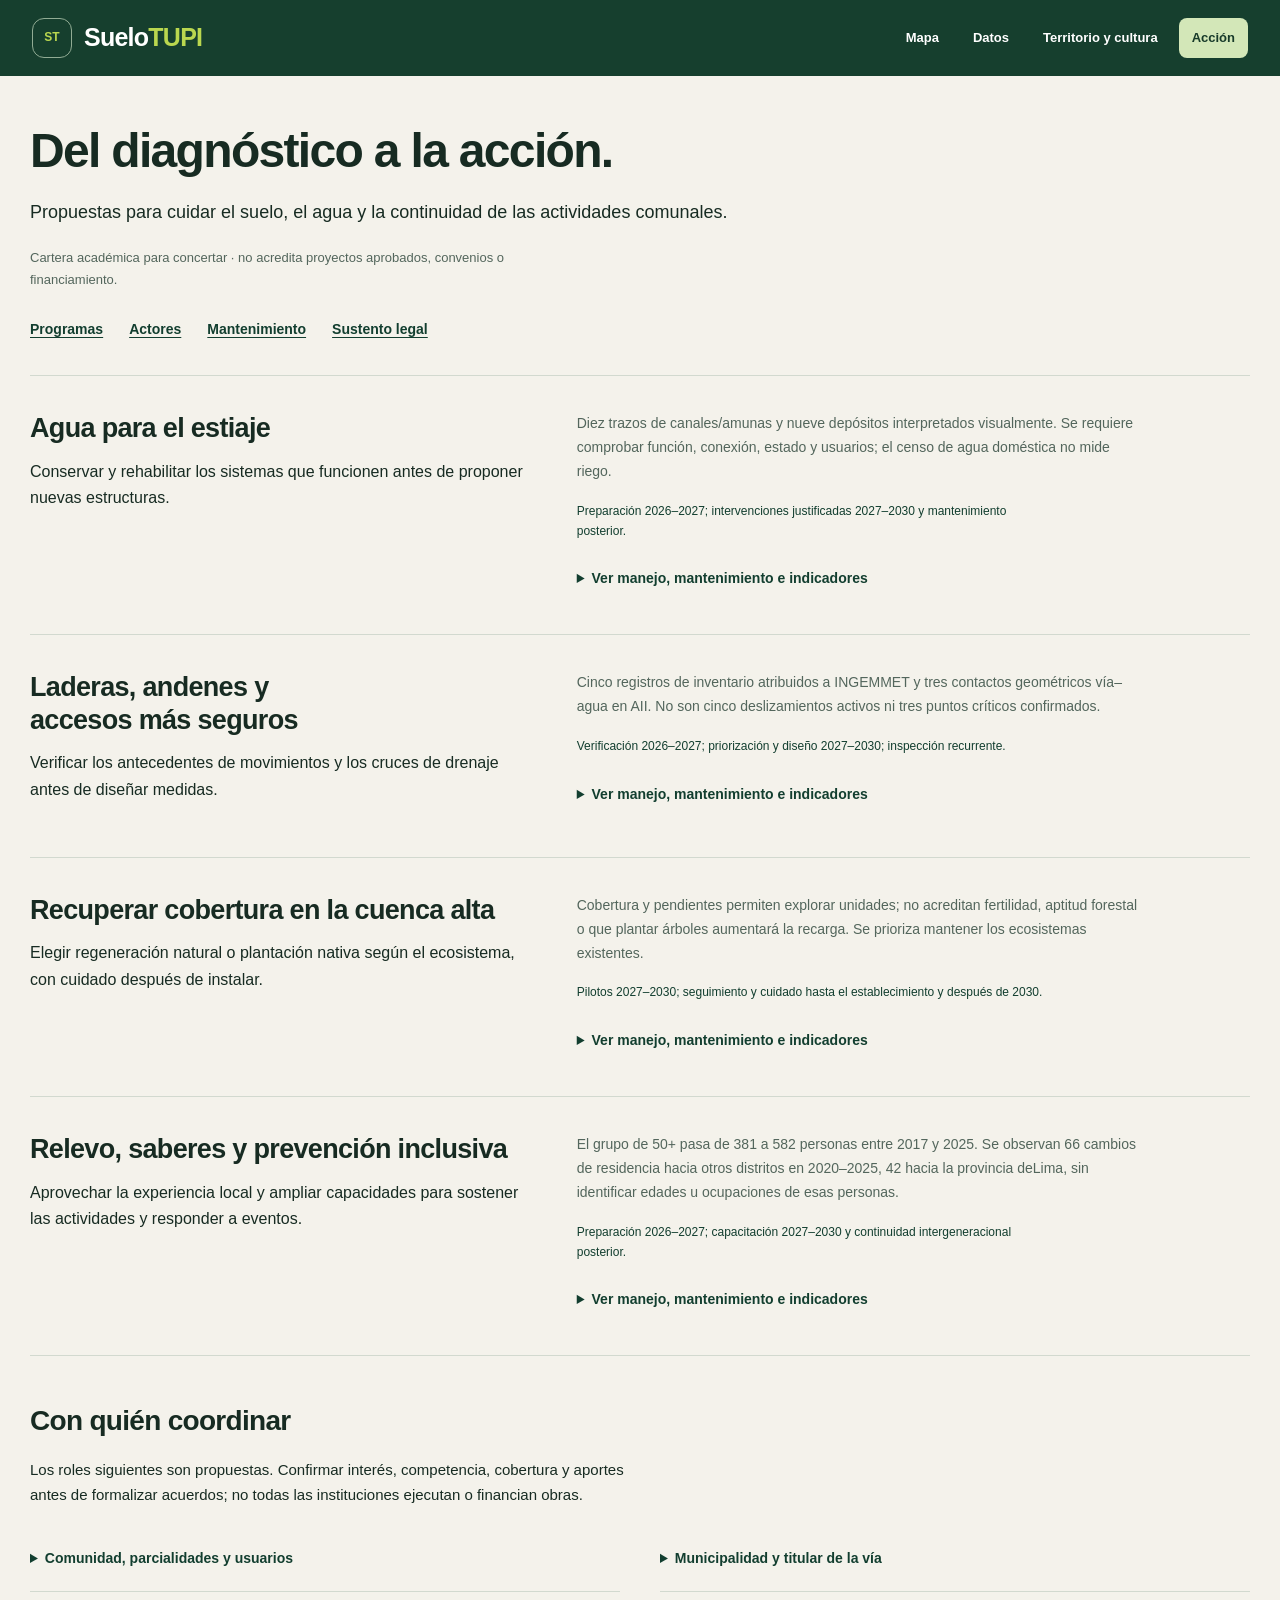
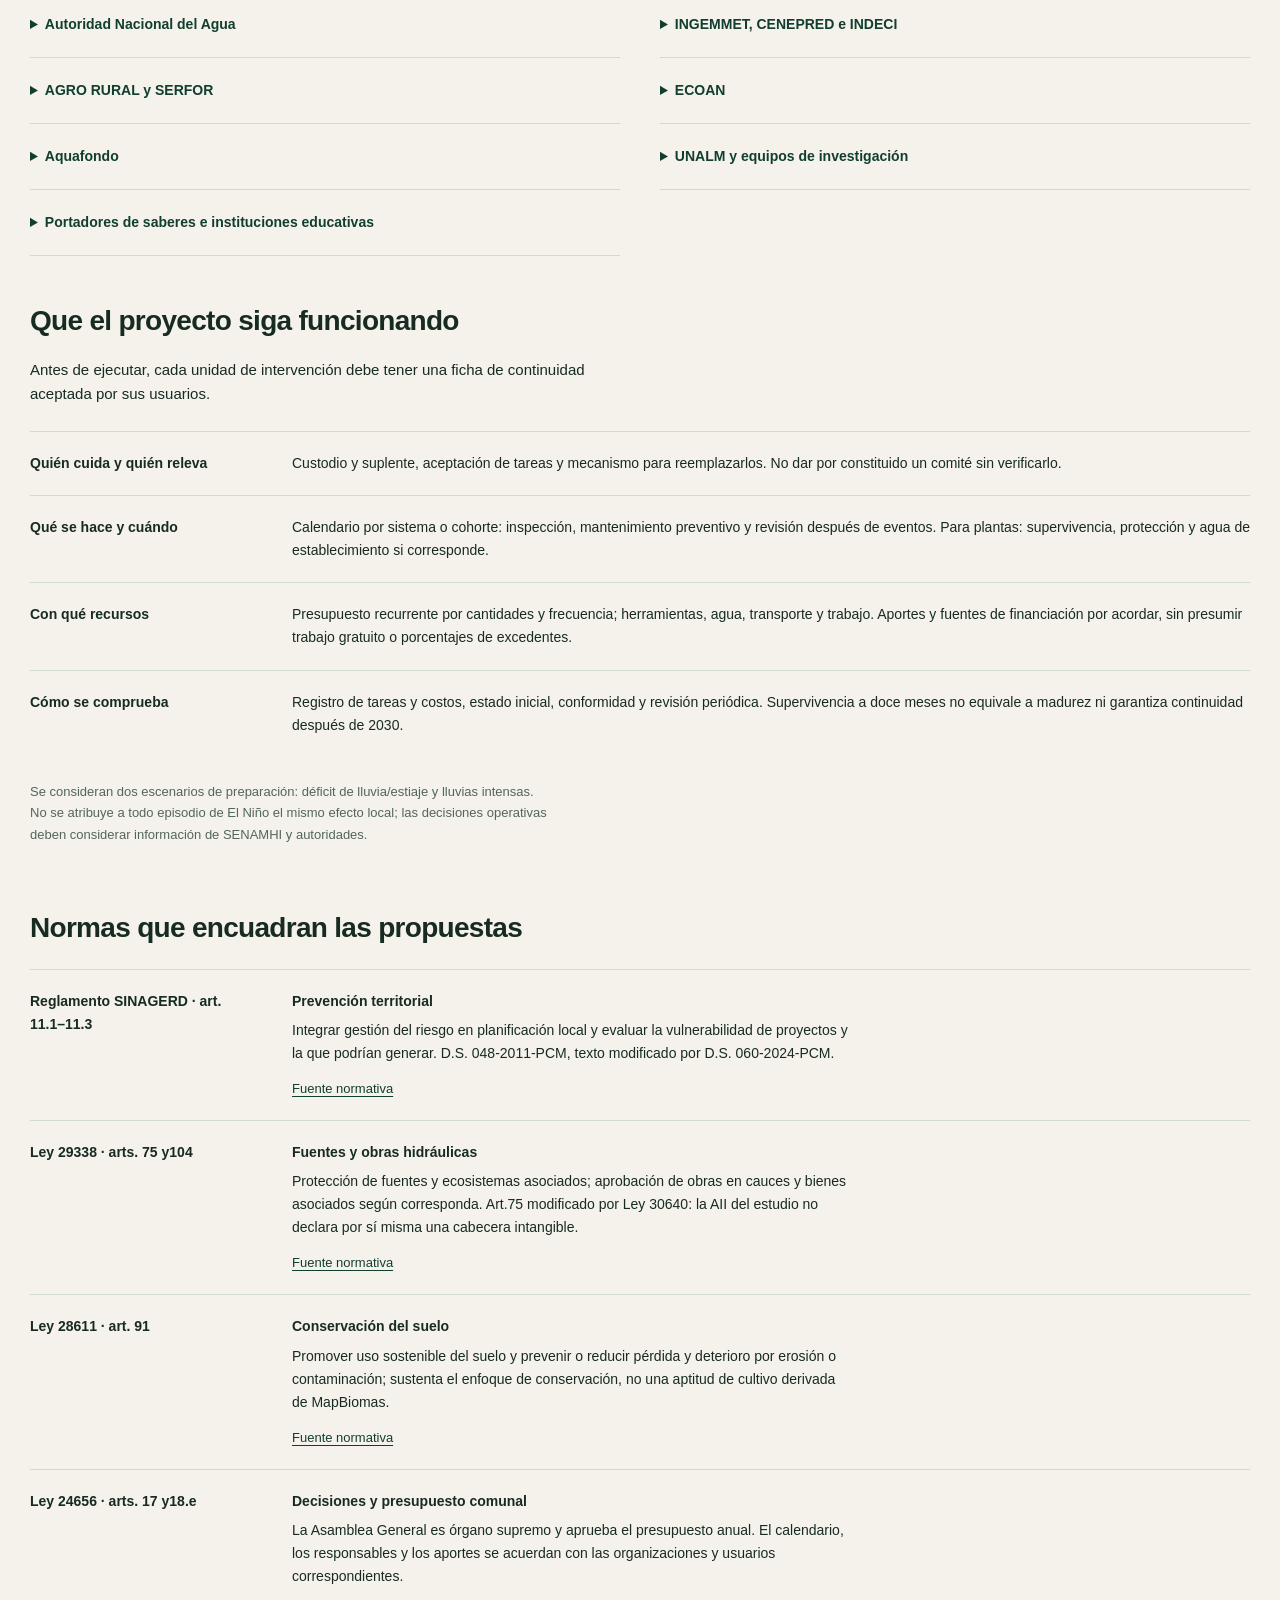
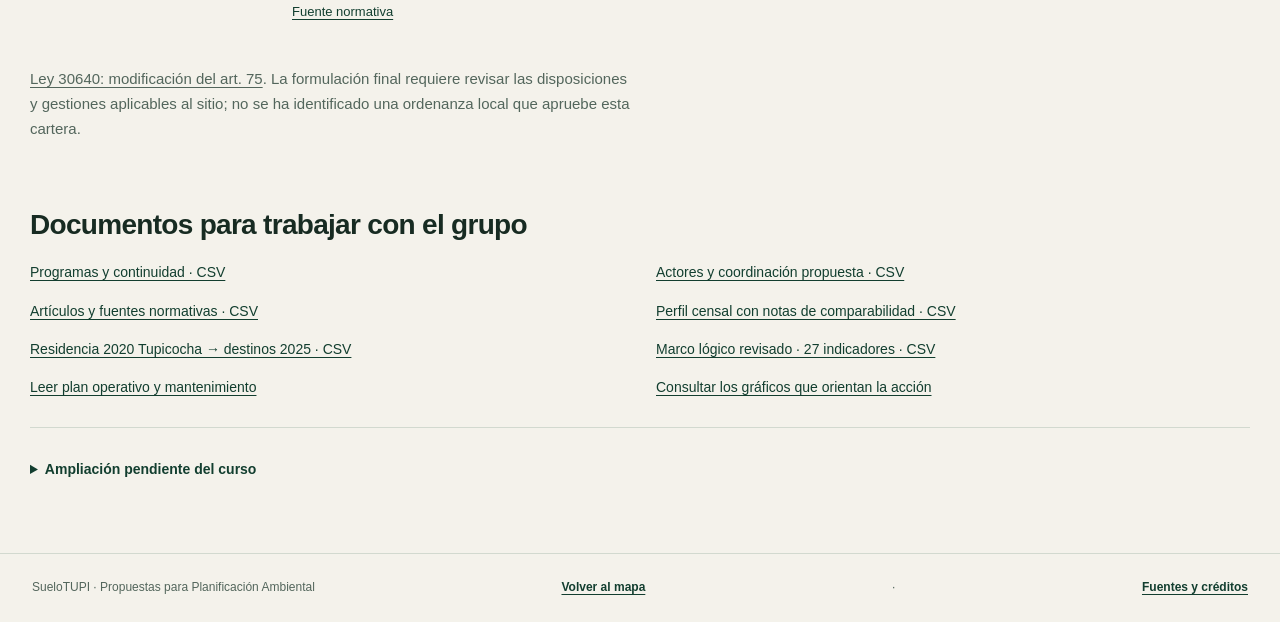
==== accion.html @ 73ffd21b "Actualiza SueloTUPI con ambitos vigentes, datos, cultura, accion y creditos" ====
<!doctype html><html lang="es"><head><link rel="icon" href="data:,"><meta charset="utf-8"><meta name="viewport" content="width=device-width,initial-scale=1"><title>SueloTUPI · Acción territorial</title><meta name="description" content="Propuestas de manejo, actores, mantenimiento e indicadores para Tupicocha."><link rel="stylesheet" href="territorio.css?v=accion20261031"><link rel="stylesheet" href="accion.css?v=accion20261031"></head><body><a class="skip-link" href="#contenido">Ir a las propuestas</a><header class="site-header"><a class="site-brand" href="index.html"><span class="brand-monogram">ST</span><span>Suelo<b>TUPI</b></span></a><nav class="site-nav" aria-label="Navegación principal"><a href="index.html">Mapa</a><a href="dashboard.html">Datos</a><a href="territorio.html">Territorio y cultura</a><a href="accion.html" aria-current="page">Acción</a></nav></header><main id="contenido" class="action-shell"><section class="action-intro"><h1>Del diagnóstico a la acción.</h1><p>Propuestas para cuidar el suelo, el agua y la continuidad de las actividades comunales.</p><p class="action-status">Cartera académica para concertar · no acredita proyectos aprobados, convenios o financiamiento.</p><nav class="action-index" aria-label="En esta sección"><a href="#programas">Programas</a><a href="#actores">Actores</a><a href="#continuidad">Mantenimiento</a><a href="#normas">Sustento legal</a></nav></section>
<section id="programas" aria-label="Programas de acción"><article class="programme" id="programa-agua"><div class="programme-heading"><h2>Agua para el estiaje</h2><p>Conservar y rehabilitar los sistemas que funcionen antes de proponer nuevas estructuras.</p></div><div class="programme-content"><p class="evidence-reading">Diez trazos de canales/amunas y nueve depósitos interpretados visualmente. Se requiere comprobar función, conexión, estado y usuarios; el censo de agua doméstica no mide riego.</p><p class="horizon">Preparación 2026–2027; intervenciones justificadas 2027–2030 y mantenimiento posterior.</p><details class="programme-details"><summary>Ver manejo, mantenimiento e indicadores</summary><h3>Propuesta de manejo</h3><p>Inventariar captaciones, tramos, depósitos y puntos de uso; priorizar reparación sustentada, pérdidas y mantenimiento. Evaluar alternativas de almacenamiento e infiltración según suelo, geología y demanda.</p><h3>Antes de intervenir</h3><p>Ficha por sistema, diagnóstico hídrico, acuerdo de usuarios, diseño y gestiones que correspondan. No convertir los dibujos en obras aprobadas.</p><h3>Cuidado y continuidad</h3><p>Usuarios y custodios aceptantes por sistema: limpieza e inspección antes de lluvias; revisión de entradas, salidas, sedimentos y revestimiento. Registrar tareas, costos y fallas, con revisión después de eventos.</p><h3>Qué se medirá</h3><p>Longitud operativa verificada, unidades con mantenimiento registrado y continuidad de servicio medida en el universo acordado. Separar agua domiciliaria, riego e infiltración.</p><p class="action-reference">Marco lógico: A1.1, A1.2, A1.3, A1.4</p><details class="metric-details"><summary>Indicadores y fórmulas del marco</summary><dl><div><dt>Cobertura de inventario por tipo</dt><dd>100 × estructuras verificadas / padrón validado del mismo tipo; si no hay padrón, informar conteo sin porcentaje · % y conteos por tipo separados</dd></div><div><dt>Estructuras nuevas operativas con conformidad</dt><dd>Conteo por tipo con diseño, autorizaciones pertinentes, recepción y prueba · unidades por tipo</dd></div><div><dt>Estructuras deterioradas rehabilitadas</dt><dd>100 × estructuras inicialmente deterioradas/colmatadas rehabilitadas con conformidad / total de estructuras identificadas inicialmente deterioradas/colmatadas del mismo tipo · % por tipo</dd></div><div><dt>Cumplimiento de mantenimiento de estructuras y drenajes</dt><dd>100 × unidades mantenidas conformes / unidades del padrón de estructuras hídricas y drenajes críticos; calcular por tipo sin limitar al subconjunto programado · % por tipo</dd></div></dl></details><p class="action-reference">Actores para coordinar: <a href="#actor-comunidad">Comunidad, parcialidades y usuarios</a>, <a href="#actor-ana">Autoridad Nacional del Agua</a>, <a href="#actor-aquafondo">Aquafondo</a>, <a href="#actor-agro">AGRO RURAL y SERFOR</a>, <a href="#actor-unalm">UNALM y equipos de investigación</a>, <a href="#actor-municipalidad">Municipalidad y titular de la vía</a></p></details></div></article><article class="programme" id="programa-suelo"><div class="programme-heading"><h2>Laderas, andenes y accesos más seguros</h2><p>Verificar los antecedentes de movimientos y los cruces de drenaje antes de diseñar medidas.</p></div><div class="programme-content"><p class="evidence-reading">Cinco registros de inventario atribuidos a INGEMMET y tres contactos geométricos vía–agua en AII. No son cinco deslizamientos activos ni tres puntos críticos confirmados.</p><p class="horizon">Verificación 2026–2027; priorización y diseño 2027–2030; inspección recurrente.</p><details class="programme-details"><summary>Ver manejo, mantenimiento e indicadores</summary><h3>Propuesta de manejo</h3><p>Recuperar fichas y fechas de los antecedentes; inspeccionar laderas y andenes, obstrucciones y contactos reales. Evaluar conservación de andenes y drenajes y, donde corresponda, diseño geotécnico/hidráulico de soluciones.</p><h3>Antes de intervenir</h3><p>Diagnóstico del sitio y receptores, validación de que el cruce existe y revisión del titular de la vía. No dimensionar obras ni declarar zonas seguras a partir de puntos o pendiente.</p><h3>Cuidado y continuidad</h3><p>Custodios de andenes y titular vial por identificar y acordar: revisar muros y drenajes antes de lluvias y tras eventos; retirar obstrucciones de forma segura según indicación técnica; registrar cambios y cierres.</p><h3>Qué se medirá</h3><p>Sitios con ficha verificable, superficie/longitud de andenes intervenida con conformidad y mantenimiento efectuado. Comunicar obstrucciones; los umbrales de alerta requieren sustento y autoridad competente.</p><p class="action-reference">Marco lógico: A2.1, A2.3</p><details class="metric-details"><summary>Indicadores y fórmulas del marco</summary><dl><div><dt>Unidades críticas con ficha y revisión técnica</dt><dd>100 × unidades priorizadas con ficha/evaluación requerida / unidades del padrón priorizado · %</dd></div><div><dt>Andenes prioritarios rehabilitados</dt><dd>100 × unidades rehabilitadas conformes / unidades inventariadas priorizadas, con unidad definida · %</dd></div><div><dt>Obras ejecutadas con conformidad técnica</dt><dd>100 × obras ejecutadas con conformidad / obras ejecutadas incluidas · %</dd></div></dl></details><p class="action-reference">Actores para coordinar: <a href="#actor-municipalidad">Municipalidad y titular de la vía</a>, <a href="#actor-riesgo">INGEMMET, CENEPRED e INDECI</a>, <a href="#actor-comunidad">Comunidad, parcialidades y usuarios</a>, <a href="#actor-ana">Autoridad Nacional del Agua</a>, <a href="#actor-agro">AGRO RURAL y SERFOR</a>, <a href="#actor-unalm">UNALM y equipos de investigación</a></p></details></div></article><article class="programme" id="programa-cabecera"><div class="programme-heading"><h2>Recuperar cobertura en la cuenca alta</h2><p>Elegir regeneración natural o plantación nativa según el ecosistema, con cuidado después de instalar.</p></div><div class="programme-content"><p class="evidence-reading">Cobertura y pendientes permiten explorar unidades; no acreditan fertilidad, aptitud forestal o que plantar árboles aumentará la recarga. Se prioriza mantener los ecosistemas existentes.</p><p class="horizon">Pilotos 2027–2030; seguimiento y cuidado hasta el establecimiento y después de 2030.</p><details class="programme-details"><summary>Ver manejo, mantenimiento e indicadores</summary><h3>Propuesta de manejo</h3><p>Inventariar especies, suelo y presiones; comparar regeneración asistida y pilotos de plantación. Evaluar queñuas (Polylepis spp.) solo en sitios compatibles. Maguey y shutanco del marco requieren identificación y aptitud; no se asignan automáticamente a cabecera.</p><h3>Antes de intervenir</h3><p>Determinación botánica y procedencia, compatibilidad ecológica y geotécnica, fuente de agua si el establecimiento lo requiere, protección y acuerdo de cuidado. No sustituir pajonales o humedales conservados por árboles.</p><h3>Cuidado y continuidad</h3><p>Proponer cuidadores locales y suplentes, aceptados por los usuarios: riego de establecimiento si procede, protección frente a ganado, inspección, registro de mortalidad y reposición como cohortes separadas. Presupuestar y asegurar continuidad antes de plantar.</p><h3>Qué se medirá</h3><p>Seguimiento propuesto a los 3, 6 y 12 meses y luego anual: supervivencia sobre cohorte original, causa de mortalidad, cobertura y costos. La edad de madurez se definirá por especie y objetivo; no se promete madurez en 2030.</p><p class="action-reference">Marco lógico: A2.2, A2.4</p><details class="metric-details"><summary>Indicadores y fórmulas del marco</summary><dl><div><dt>Supervivencia de cohorte original a12meses</dt><dd>100 × individuos originales vivos a12meses / individuos originales instalados; reportar no localizados y cobertura · % por especie/sitio/cohorte</dd></div><div><dt>Acuerdo de manejo con mapa y evaluación anual</dt><dd>Estado documental del acuerdo y conteo de evaluaciones realizadas · estado y evaluaciones separados</dd></div></dl></details><p class="action-reference">Actores para coordinar: <a href="#actor-comunidad">Comunidad, parcialidades y usuarios</a>, <a href="#actor-ecoan">ECOAN</a>, <a href="#actor-agro">AGRO RURAL y SERFOR</a>, <a href="#actor-unalm">UNALM y equipos de investigación</a>, <a href="#actor-ana">Autoridad Nacional del Agua</a></p></details></div></article><article class="programme" id="programa-comunidad"><div class="programme-heading"><h2>Relevo, saberes y prevención inclusiva</h2><p>Aprovechar la experiencia local y ampliar capacidades para sostener las actividades y responder a eventos.</p></div><div class="programme-content"><p class="evidence-reading">El grupo de 50+ pasa de 381 a 582 personas entre 2017 y 2025. Se observan 66 cambios de residencia hacia otros distritos en 2020–2025, 42 hacia la provincia deLima, sin identificar edades u ocupaciones de esas personas.</p><p class="horizon">Preparación 2026–2027; capacitación 2027–2030 y continuidad intergeneracional posterior.</p><details class="programme-details"><summary>Ver manejo, mantenimiento e indicadores</summary><h3>Propuesta de manejo</h3><p>Organizar aprendizaje entre generaciones sobre agua, andenes y cuidado de plantas; tareas técnicas y productivas con participación voluntaria. Revisar rutas y comunicación accesible para personas con dificultades de movilidad y acordar ejercicios de preparación.</p><h3>Antes de intervenir</h3><p>Convocatoria inclusiva, intereses y disponibilidad de participantes; acuerdos de acceso, registro de prácticas y coordinación con autoridades. No presumir incapacidad por edad o escolaridad.</p><h3>Cuidado y continuidad</h3><p>Equipos locales con relevo de funciones y custodia compartida de registros; formación práctica recurrente, revisión de contactos y rendición periódica. El mecanismo comunal de mantenimiento se acuerda, no se da por existente.</p><h3>Qué se medirá</h3><p>Participantes únicos, competencias demostradas y actividades de educación documentadas; cumplimiento de tareas acordadas. Investigar edad y ocupación de migrantes antes de atribuir déficit laboral al éxodo juvenil.</p><p class="action-reference">Marco lógico: A3.1, A3.2, A3.3</p><details class="metric-details"><summary>Indicadores y fórmulas del marco</summary><dl><div><dt>Personas formadas sin duplicados</dt><dd>Conteo de participantes únicos con criterio de formación completada · personas</dd></div><div><dt>Competencia práctica demostrada</dt><dd>100 × evaluados que cumplen rúbrica / participantes evaluados · %</dd></div><div><dt>Campañas realizadas y documentadas</dt><dd>Conteo de campañas con plan y reporte · campañas/año</dd></div><div><dt>Mejora de aprendizaje entre pruebas</dt><dd>100 × evaluados con mejora según criterio / participantes con prueba inicial y final comparables · %</dd></div><div><dt>Mecanismo de mantenimiento y financiamiento acordado</dt><dd>Estado de acta, calendario, presupuesto y mecanismo evaluado; sin asumir fondos recaudados · estado documental</dd></div></dl></details><p class="action-reference">Actores para coordinar: <a href="#actor-comunidad">Comunidad, parcialidades y usuarios</a>, <a href="#actor-cultura">Portadores de saberes e instituciones educativas</a>, <a href="#actor-unalm">UNALM y equipos de investigación</a>, <a href="#actor-municipalidad">Municipalidad y titular de la vía</a>, <a href="#actor-riesgo">INGEMMET, CENEPRED e INDECI</a></p></details></div></article></section>
<section id="actores" class="action-section"><h2>Con quién coordinar</h2><p>Los roles siguientes son propuestas. Confirmar interés, competencia, cobertura y aportes antes de formalizar acuerdos; no todas las instituciones ejecutan o financian obras.</p><div class="actors-grid"><details class="actor" id="actor-comunidad"><summary>Comunidad, parcialidades y usuarios</summary><p>Deliberar sobre sitios y prioridades; acordar custodios, suplentes y tareas de mantenimiento con los usuarios de cada sistema.</p><p><strong>Instrumento propuesto:</strong> Acta, padrón de usuarios y calendario aceptado; identificar organizaciones de riego y productores existentes.</p><p class="source-inline">Autonomía y organización comunal: Ley 24656. Participación específica propuesta. <a href="https://cdn.www.gob.pe/uploads/document/file/1395361/Ley%20General%20de%20Comunidades%20Campesinas.pdf" target="_blank" rel="noopener">Consultar referencia</a>.</p></details><details class="actor" id="actor-municipalidad"><summary>Municipalidad y titular de la vía</summary><p>Articular prevención territorial, revisión de accesos y programación de mantenimiento. Identificar qué entidad tiene a cargo cada tramo vial.</p><p><strong>Instrumento propuesto:</strong> Plan de trabajo y presupuesto según competencias; coordinación provincial/regional cuando corresponda.</p><p class="source-inline">Gestión del riesgo en planificación local: reglamento SINAGERD, art. 11. <a href="https://busquedas.elperuano.pe/dispositivo/NL/2296148-1" target="_blank" rel="noopener">Consultar referencia</a>.</p></details><details class="actor" id="actor-ana"><summary>Autoridad Nacional del Agua</summary><p>Consultar la protección de fuentes y las gestiones aplicables a intervenciones en cauces y bienes asociados al agua.</p><p><strong>Instrumento propuesto:</strong> Consulta técnica y procedimientos que correspondan; el acuerdo comunal no reemplaza las autorizaciones aplicables.</p><p class="source-inline">Ley 29338, arts. 75 y104; art. 75 modificado por Ley 30640. <a href="https://busquedas.elperuano.pe/dispositivo/NL/330691-1" target="_blank" rel="noopener">Consultar referencia</a>.</p></details><details class="actor" id="actor-riesgo"><summary>INGEMMET, CENEPRED e INDECI</summary><p>Usar información de INGEMMET para contrastar antecedentes; solicitar orientación de CENEPRED en prevención/reducción y de INDECI en preparación/respuesta, según competencias.</p><p><strong>Instrumento propuesto:</strong> Solicitud de información y asistencia canalizada con el gobierno local; fichas de sitio y productos técnicos.</p><p class="source-inline">Roles diferenciados; los puntos de inventario no son una evaluación de riesgo. <a href="https://busquedas.elperuano.pe/dispositivo/NL/2296148-1" target="_blank" rel="noopener">Consultar referencia</a>.</p></details><details class="actor" id="actor-agro"><summary>AGRO RURAL y SERFOR</summary><p>Explorar asistencia sobre conservación productiva, andenes y restauración con vegetación adecuada al sitio.</p><p><strong>Instrumento propuesto:</strong> Consulta de programas y requisitos; verificar elegibilidad, ámbito, disponibilidad y soporte técnico.</p><p class="source-inline">Actores propuestos en el marco lógico del grupo; no se acredita proyecto aprobado. <a href="https://www.gob.pe/agrorural" target="_blank" rel="noopener">Consultar referencia</a>.</p></details><details class="actor" id="actor-ecoan"><summary>ECOAN</summary><p>Explorar cooperación para restauración de ecosistemas andinos, viverismo y seguimiento comunitario de especies nativas.</p><p><strong>Instrumento propuesto:</strong> Propuesta de cooperación con sitios, tareas, costos y seguimiento; confirmar interés y cobertura territorial.</p><p class="source-inline">Experiencia publicada en Acción Andina. No acredita convenio ni intervención en este ámbito. <a href="https://ecoanperu.org/accion-andina/" target="_blank" rel="noopener">Consultar referencia</a>.</p></details><details class="actor" id="actor-aquafondo"><summary>Aquafondo</summary><p>Explorar apoyo en conservación de fuentes, infraestructura natural y articulación de actores para el agua.</p><p><strong>Instrumento propuesto:</strong> Propuesta sustentada y evaluación de cooperación; no presumir financiamiento ni atribuir volúmenes de recarga.</p><p class="source-inline">La institución describe trabajo en las cuencas Chillón, Rímac y Lurín; participación local por coordinar. <a href="https://aquafondo.org.pe/programas-y-proyectos/siembra-de-agua-sbn/amunas/" target="_blank" rel="noopener">Consultar referencia</a>.</p></details><details class="actor" id="actor-unalm"><summary>UNALM y equipos de investigación</summary><p>Proponer asistencia en suelos, hidrología, identificación botánica, SIG y evaluación de resultados con aprendizaje local.</p><p><strong>Instrumento propuesto:</strong> Plan de investigación o extensión con autorización, productos, custodia de información y devolución de resultados.</p><p class="source-inline">Participación propuesta en el marco lógico. Sin convenio del grupo acreditado. <a href="https://www.lamolina.edu.pe/" target="_blank" rel="noopener">Consultar referencia</a>.</p></details><details class="actor" id="actor-cultura"><summary>Portadores de saberes e instituciones educativas</summary><p>Diseñar aprendizaje intergeneracional, registro consentido de prácticas y actividades inclusivas con mujeres, jóvenes y personas mayores.</p><p><strong>Instrumento propuesto:</strong> Acuerdos de participación y uso de registros; coordinación con Cultura y educación cuando sea pertinente.</p><p class="source-inline">Reconocimiento documental del patrimonio; no compromiso operativo de sus portadores. <a href="https://www.gob.pe/institucion/cultura/normas-legales/391137-rvm-n-236-2019-vmpcic-mc" target="_blank" rel="noopener">Consultar referencia</a>.</p></details></div></section>
<section id="continuidad" class="action-section"><h2>Que el proyecto siga funcionando</h2><p>Antes de ejecutar, cada unidad de intervención debe tener una ficha de continuidad aceptada por sus usuarios.</p><dl class="continuity-list"><div><dt>Quién cuida y quién releva</dt><dd>Custodio y suplente, aceptación de tareas y mecanismo para reemplazarlos. No dar por constituido un comité sin verificarlo.</dd></div><div><dt>Qué se hace y cuándo</dt><dd>Calendario por sistema o cohorte: inspección, mantenimiento preventivo y revisión después de eventos. Para plantas: supervivencia, protección y agua de establecimiento si corresponde.</dd></div><div><dt>Con qué recursos</dt><dd>Presupuesto recurrente por cantidades y frecuencia; herramientas, agua, transporte y trabajo. Aportes y fuentes de financiación por acordar, sin presumir trabajo gratuito o porcentajes de excedentes.</dd></div><div><dt>Cómo se comprueba</dt><dd>Registro de tareas y costos, estado inicial, conformidad y revisión periódica. Supervivencia a doce meses no equivale a madurez ni garantiza continuidad después de 2030.</dd></div></dl><p class="scenario-note">Se consideran dos escenarios de preparación: déficit de lluvia/estiaje y lluvias intensas. No se atribuye a todo episodio de El Niño el mismo efecto local; las decisiones operativas deben considerar información de SENAMHI y autoridades.</p></section>
<section id="normas" class="action-section"><h2>Normas que encuadran las propuestas</h2><dl class="legal-list"><div><dt>Reglamento SINAGERD · art. 11.1–11.3</dt><dd><strong>Prevención territorial</strong><p>Integrar gestión del riesgo en planificación local y evaluar la vulnerabilidad de proyectos y la que podrían generar. D.S. 048-2011-PCM, texto modificado por D.S. 060-2024-PCM.</p><a href="https://busquedas.elperuano.pe/dispositivo/NL/2296148-1" target="_blank" rel="noopener">Fuente normativa</a></dd></div><div><dt>Ley 29338 · arts. 75 y104</dt><dd><strong>Fuentes y obras hidráulicas</strong><p>Protección de fuentes y ecosistemas asociados; aprobación de obras en cauces y bienes asociados según corresponda. Art.75 modificado por Ley 30640: la AII del estudio no declara por sí misma una cabecera intangible.</p><a href="https://busquedas.elperuano.pe/dispositivo/NL/330691-1" target="_blank" rel="noopener">Fuente normativa</a></dd></div><div><dt>Ley 28611 · art. 91</dt><dd><strong>Conservación del suelo</strong><p>Promover uso sostenible del suelo y prevenir o reducir pérdida y deterioro por erosión o contaminación; sustenta el enfoque de conservación, no una aptitud de cultivo derivada de MapBiomas.</p><a href="https://spij.minjus.gob.pe/Normas/textos/151005T.pdf" target="_blank" rel="noopener">Fuente normativa</a></dd></div><div><dt>Ley 24656 · arts. 17 y18.e</dt><dd><strong>Decisiones y presupuesto comunal</strong><p>La Asamblea General es órgano supremo y aprueba el presupuesto anual. El calendario, los responsables y los aportes se acuerdan con las organizaciones y usuarios correspondientes.</p><a href="https://cdn.www.gob.pe/uploads/document/file/1395361/Ley%20General%20de%20Comunidades%20Campesinas.pdf" target="_blank" rel="noopener">Fuente normativa</a></dd></div></dl><p class="source-inline"><a href="https://sinia.minam.gob.pe/normas/ley-que-modifica-ley-29338-ley-recursos-hidricos-mediante" target="_blank" rel="noopener">Ley 30640: modificación del art. 75</a>. La formulación final requiere revisar las disposiciones y gestiones aplicables al sitio; no se ha identificado una ordenanza local que apruebe esta cartera.</p></section>
<section class="action-section" id="documentos"><h2>Documentos para trabajar con el grupo</h2><div class="action-downloads"><a href="downloads/accion_20261031/PROGRAMAS_PROPUESTOS.csv" download>Programas y continuidad · CSV</a><a href="downloads/accion_20261031/ACTORES_POR_COORDINAR.csv" download>Actores y coordinación propuesta · CSV</a><a href="downloads/accion_20261031/MARCO_NORMATIVO_REFERENCIA.csv" download>Artículos y fuentes normativas · CSV</a><a href="downloads/accion_20261031/PERFIL_CENSAL_ACCION.csv" download>Perfil censal con notas de comparabilidad · CSV</a><a href="downloads/accion_20261031/RESIDENCIA_TUPICOCHA_2020_DESTINOS_2025.csv" download>Residencia 2020 Tupicocha → destinos 2025 · CSV</a><a href="downloads/actualizacion_20261030/MATRIZ_MARCO_LOGICO_SUBSANADA.csv" download>Marco lógico revisado · 27 indicadores · CSV</a><a href="plan-operativo.html">Leer plan operativo y mantenimiento</a><a href="dashboard.html#perfilAccionTitle">Consultar los gráficos que orientan la acción</a></div><details class="action-pending"><summary>Ampliación pendiente del curso</summary><p>La práctica analítica mencionada por el grupo todavía no se ha incorporado. Cuando esté disponible permitirá revisar prioridades, relaciones entre actores y proyectos; aquí no se simulan sus resultados.</p></details></section></main><footer class="site-footer"><span>SueloTUPI · Propuestas para Planificación Ambiental</span><a href="index.html">Volver al mapa</a> · <a href="fuentes.html">Fuentes y créditos</a></footer></body></html>
---- territorio.css ----
:root { --ink:#172b22; --muted:#53665c; --paper:#f4f2eb; --panel:#fcfbf7; --line:#d2d9cf; --green:#1f6b4f; --green-dark:#123e2f; --lime:#bad74f; }
* { box-sizing:border-box; }
html { color-scheme:light; scroll-behavior:smooth; scroll-padding-top:110px; }
body { margin:0; color:var(--ink); background:var(--paper); font-family:Inter,ui-sans-serif,-apple-system,BlinkMacSystemFont,"Segoe UI",sans-serif; line-height:1.65; }
a { color:var(--green-dark); text-underline-offset:.22em; }
a:hover { text-decoration-thickness:2px; }
a:focus-visible,summary:focus-visible { outline:3px solid var(--green); outline-offset:5px; border-radius:2px; }
::selection { color:#fff; background:var(--green); }
.skip-link { position:fixed; top:-100px; left:12px; z-index:100; padding:10px 16px; color:white; background:var(--green-dark); }
.skip-link:focus { top:10px; }
.site-header { position:sticky; top:0; z-index:20; min-height:76px; padding:12px 32px; display:flex; justify-content:space-between; align-items:center; gap:24px; color:#fff; background:#163f2e; }
.site-brand { display:flex; align-items:center; gap:12px; color:inherit; text-decoration:none; font-size:25px; font-weight:750; letter-spacing:-.03em; white-space:nowrap; }
.site-brand b { color:var(--lime); }
.brand-monogram { display:grid; place-items:center; width:40px; height:40px; border:1px solid #91ac94; border-radius:12px; font-size:12px; letter-spacing:0; color:var(--lime); }
.site-nav { display:flex; align-items:center; gap:8px; }
.site-nav a { padding:9px 13px; border-radius:8px; text-decoration:none; color:#fff; font-size:13px; font-weight:650; }
.site-nav a:hover { background:#24553f; }
.site-nav a[aria-current] { background:#d3e7b8; color:#173a29; }
.site-header a:focus-visible { outline-color:var(--lime); }
.territory-shell { width:min(1220px,calc(100% - 64px)); margin:auto; }
.intro { display:grid; grid-template-columns:1.15fr 1fr; gap:56px; padding:64px 0 48px; border-bottom:1px solid var(--line); align-items:end; }
h1 { margin:0; font-size:48px; font-weight:700; letter-spacing:-.035em; line-height:1.12; text-wrap:balance; }
.intro-copy p { max-width:58ch; margin:0; font-size:17px; }
.intro-copy .edition { margin-top:24px; font-size:12px; color:var(--muted); }
.reading-layout { display:grid; grid-template-columns:230px minmax(0,1fr); column-gap:72px; align-items:start; padding:40px 0 72px; }
.contents-nav { position:sticky; top:116px; display:grid; gap:4px; }
.contents-nav > span { padding:0 10px 12px; color:var(--muted); font-size:12px; }
.contents-nav a { padding:8px 10px; font-size:13px; text-decoration:none; border-radius:6px; line-height:1.5; }
.contents-nav a:hover { background:#e4e9df; }
.contents-nav .back-to-map { margin-top:18px; border-top:1px solid var(--line); border-radius:0; padding-top:18px; font-weight:700; }
.reading-content { min-width:0; }
.reading-content section { padding-bottom:48px; margin-bottom:44px; border-bottom:1px solid var(--line); }
.reading-content section:last-child { padding-bottom:0; margin-bottom:0; border:0; }
h2 { margin:0 0 20px; font-size:28px; line-height:1.2; letter-spacing:-.025em; text-wrap:balance; }
h3 { margin:0 0 10px; font-size:19px; line-height:1.4; letter-spacing:-.015em; }
p { max-width:72ch; margin:0 0 18px; font-size:15px; }
.scope-list { margin:28px 0 18px; }
.scope-list > div { display:grid; grid-template-columns:155px minmax(0,1fr); gap:22px; padding:18px 0; border-top:1px solid var(--line); }
dt { font-size:14px; font-weight:700; }
dd { margin:0; font-size:14px; }
.source-inline { color:var(--muted); font-size:12px; }
.source-inline a { color:var(--muted); }
.reading-note { margin:26px 0 0; padding:22px 24px; background:#e8ede2; border-radius:12px; }
.reading-note strong { font-size:14px; }
.reading-note p { font-size:14px; margin:8px 0 0; }
.reading-note > a { display:inline-block; margin-top:12px; font-size:13px; font-weight:650; }
.heritage-entry { display:grid; grid-template-columns:80px minmax(0,1fr); gap:26px; padding:28px 0; border-bottom:1px solid var(--line); }
.entry-date { color:var(--green-dark); font-size:25px; font-weight:700; font-variant-numeric:tabular-nums; line-height:1.35; }
.entry-date span { display:block; margin-top:4px; color:var(--muted); font-size:11px; font-weight:500; }
.heritage-entry p { font-size:15px; margin-bottom:10px; }
.source-link { font-size:12px; font-weight:600; }
.calendar-title { margin-top:36px; }
.calendar { margin:18px 0; }
.calendar > div { display:grid; grid-template-columns:140px minmax(0,1fr); gap:22px; padding:17px 0; border-bottom:1px solid var(--line); }
.calendar > div > span { color:var(--muted); font-size:12px; }
.calendar strong { font-size:14px; }
.calendar p { font-size:14px; margin:5px 0 0; }
.water-list { display:grid; gap:20px; margin:28px 0; }
.water-list > div { padding-top:16px; border-top:1px solid var(--line); }
.water-list dt { margin-bottom:6px; }
.method-row { display:grid; grid-template-columns:90px minmax(0,1fr); gap:10px 22px; padding:22px 0; margin:24px 0; border-top:1px solid var(--line); border-bottom:1px solid var(--line); font-size:13px; }
.method-row span { color:var(--muted); }
.action-link { display:inline-block; margin-top:8px; padding:11px 16px; border-radius:8px; color:#fff; background:var(--green-dark); font-size:14px; font-weight:650; text-decoration:none; }
.action-link:hover { background:var(--green); }
.reference-list { padding-left:22px; margin:26px 0; }
.reference-list li { padding-left:8px; margin-bottom:22px; font-size:14px; }
.reference-list li span { display:block; margin-top:6px; font-size:12px; color:var(--muted); }
.reference-list li:target { background:#e8ede2; outline:8px solid #e8ede2; }
.scope-details { border-top:1px solid var(--line); border-bottom:1px solid var(--line); padding:18px 0; }
.scope-details summary { font-size:14px; font-weight:650; cursor:pointer; }
.scope-details p { padding:16px 0 0; margin:0; font-size:14px; }
.site-footer { display:flex; justify-content:space-between; align-items:center; gap:20px; padding:24px 32px; border-top:1px solid var(--line); color:var(--muted); font-size:12px; }
.site-footer a { font-weight:650; }
@media (max-width:980px) { .intro { grid-template-columns:1fr; gap:24px; padding:44px 0 36px; } .intro-copy p { max-width:72ch; } .reading-layout { column-gap:36px; grid-template-columns:185px minmax(0,1fr); } h1 { font-size:40px; } }
@media (max-width:700px) {
  html { scroll-padding-top:150px; }
  .site-header { padding:12px 18px 10px; gap:12px; flex-wrap:wrap; }
  .site-brand { font-size:22px; }
  .brand-monogram { width:32px; height:32px; font-size:10px; }
  .site-nav { width:100%; gap:4px; }
  .site-nav a { font-size:12px; padding:9px 11px; }
  .territory-shell { width:calc(100% - 36px); }
  .intro { padding-top:32px; }
  h1 { font-size:34px; }
  h1 br { display:none; }
  .intro-copy p { font-size:15px; }
  .intro-copy .edition { margin-top:16px; }
  .reading-layout { display:block; padding-top:22px; }
  .contents-nav { position:static; border-bottom:1px solid var(--line); padding-bottom:22px; margin-bottom:32px; }
  .contents-nav .back-to-map { display:none; }
  h2 { font-size:24px; }
  .scope-list > div { grid-template-columns:1fr; gap:7px; }
  .heritage-entry { grid-template-columns:1fr; gap:12px; }
  .entry-date { font-size:20px; }
  .entry-date span { display:inline; margin-left:10px; }
  .calendar > div { grid-template-columns:1fr; gap:7px; }
  .reading-note { padding:18px; }
  .site-footer { padding:22px 18px; align-items:start; flex-direction:column; gap:10px; }
}
@media (prefers-reduced-motion:reduce) { html { scroll-behavior:auto; } }
/* Lectura progresiva: resumen local y desarrollo documental a demanda. */
.chapter-intro{color:var(--muted);margin-bottom:18px}.culture-chapter{border-top:1px solid var(--line);padding-top:14px}.culture-chapter>summary{cursor:pointer;font-size:14px;font-weight:650;color:var(--green-dark);padding:6px 0;min-height:36px}.culture-chapter>summary:hover{text-decoration:underline;text-underline-offset:4px}.chapter-body{padding-top:22px}.chapter-body h3{margin-top:26px}.chapter-body h3:first-child{margin-top:0}.chapter-body p{max-width:72ch}.reading-content section{padding-bottom:28px;margin-bottom:32px}.reading-content h2{margin-bottom:14px}.document-reader{padding:40px 0 64px;max-width:900px}.document-reader h1{font-size:34px;margin:28px 0}.document-reader h2{margin-top:32px}.document-reader p{overflow-wrap:anywhere}.document-reader a{font-size:14px}
.reader-table-scroll{max-width:100%;overflow:auto;margin:24px 0;scrollbar-color:#82998b #edf0e7}.reader-table{border-collapse:collapse;min-width:680px;width:100%;font-size:13px;line-height:1.6}.reader-table caption{text-align:left;font-weight:650;padding:0 0 14px}.reader-table th,.reader-table td{padding:12px;text-align:left;border-bottom:1px solid var(--line);vertical-align:top}.reader-table thead{background:#e8ede2}.reader-table-scroll:focus-visible{outline:3px solid var(--green);outline-offset:3px}
.territory-panorama{margin:0 0 28px}.territory-panorama img{display:block;width:100%;height:auto;max-height:530px;object-fit:cover;object-position:50% 70%;border-radius:8px}.territory-panorama figcaption{margin-top:10px;color:var(--muted);font-size:12px;line-height:1.6}.territory-shell>.intro{padding:40px 0 28px;border-bottom:0}
@media(max-width:700px){.territory-panorama img{height:250px;object-position:50% 66%}.territory-shell>.intro{padding-top:30px}.territory-panorama figcaption{font-size:11px}}
---- accion.css ----
.action-shell{width:min(1220px,calc(100% - 48px));margin:auto;padding-bottom:64px}.action-intro{padding:48px 0 34px;border-bottom:1px solid var(--line)}.action-intro h1{max-width:22ch}.action-intro>p{margin:20px 0 0;font-size:18px}.action-intro .action-status{font-size:13px;color:var(--muted)}.action-index{display:flex;flex-wrap:wrap;gap:10px 26px;margin-top:28px;font-size:14px;font-weight:650}.programme{display:grid;grid-template-columns:1fr 1.35fr;gap:48px;padding:36px 0;border-bottom:1px solid var(--line)}.programme h2{font-size:27px;margin-bottom:14px}.programme-heading p{font-size:16px}.programme-content .evidence-reading{font-size:14px;line-height:1.7;color:var(--muted)}.horizon{font-size:12px;color:var(--green-dark)}.programme-details>summary,.actor>summary,.metric-details>summary,.action-pending>summary{cursor:pointer;font-size:14px;font-weight:650;padding:8px 0;color:var(--green-dark)}.programme-details h3{font-size:17px;margin-top:28px;margin-bottom:10px}.programme-details p{font-size:14px;line-height:1.75}.metric-details{padding:14px 0;border-top:1px solid var(--line);border-bottom:1px solid var(--line);margin:24px 0}.metric-details dl>div{margin:20px 0}.metric-details dt{margin-bottom:6px}.action-reference{font-size:12px!important;color:var(--muted)}.action-section{padding-top:48px}.action-section>p{font-size:15px}.actors-grid{display:grid;grid-template-columns:1fr 1fr;gap:0 40px}.actor{border-bottom:1px solid var(--line);padding:13px 0;align-self:start;scroll-margin-top:140px}.actor:target{background:#e8ede2;outline:8px solid #e8ede2}.actor p{font-size:14px;margin:14px 0}.actor .source-inline{font-size:12px}.continuity-list,.legal-list{margin:24px 0}.continuity-list>div,.legal-list>div{display:grid;grid-template-columns:230px 1fr;gap:32px;padding:20px 0;border-top:1px solid var(--line)}.legal-list p{font-size:14px;margin:6px 0 12px}.legal-list a{font-size:13px}.scenario-note{color:var(--muted);font-size:13px!important}.action-downloads{display:grid;grid-template-columns:1fr 1fr;gap:16px 32px;font-size:14px;line-height:1.6}.action-pending{padding-top:22px;margin-top:28px;border-top:1px solid var(--line)}.action-pending p{font-size:14px;margin-top:14px}.profile-grid{display:grid;grid-template-columns:repeat(3,minmax(0,1fr));gap:16px}.profile-grid .panel{padding:18px}.profile-grid .panel h3{font-size:17px;margin-bottom:16px}.profile-grid .panel-note{font-size:12px}.action-route{font-size:14px;margin:20px 0}.action-shell summary:hover{color:var(--green)}
@media(max-width:980px){.programme{gap:28px;grid-template-columns:1fr 1.2fr}.profile-grid{grid-template-columns:1fr}.profile-grid .data-graphic{max-width:640px}.profile-grid .panel{padding:20px}}
@media(max-width:700px){.action-shell{width:calc(100% - 36px)}.action-intro{padding:32px 0 26px}.action-intro h1{font-size:32px}.action-intro>p{font-size:16px}.action-index{gap:12px 20px}.programme{display:block;padding:28px 0}.programme h2{font-size:24px}.programme-content{margin-top:20px}.actors-grid,.action-downloads{grid-template-columns:1fr}.continuity-list>div,.legal-list>div{grid-template-columns:1fr;gap:8px}.action-section{padding-top:36px}.profile-grid .panel{padding:16px}}
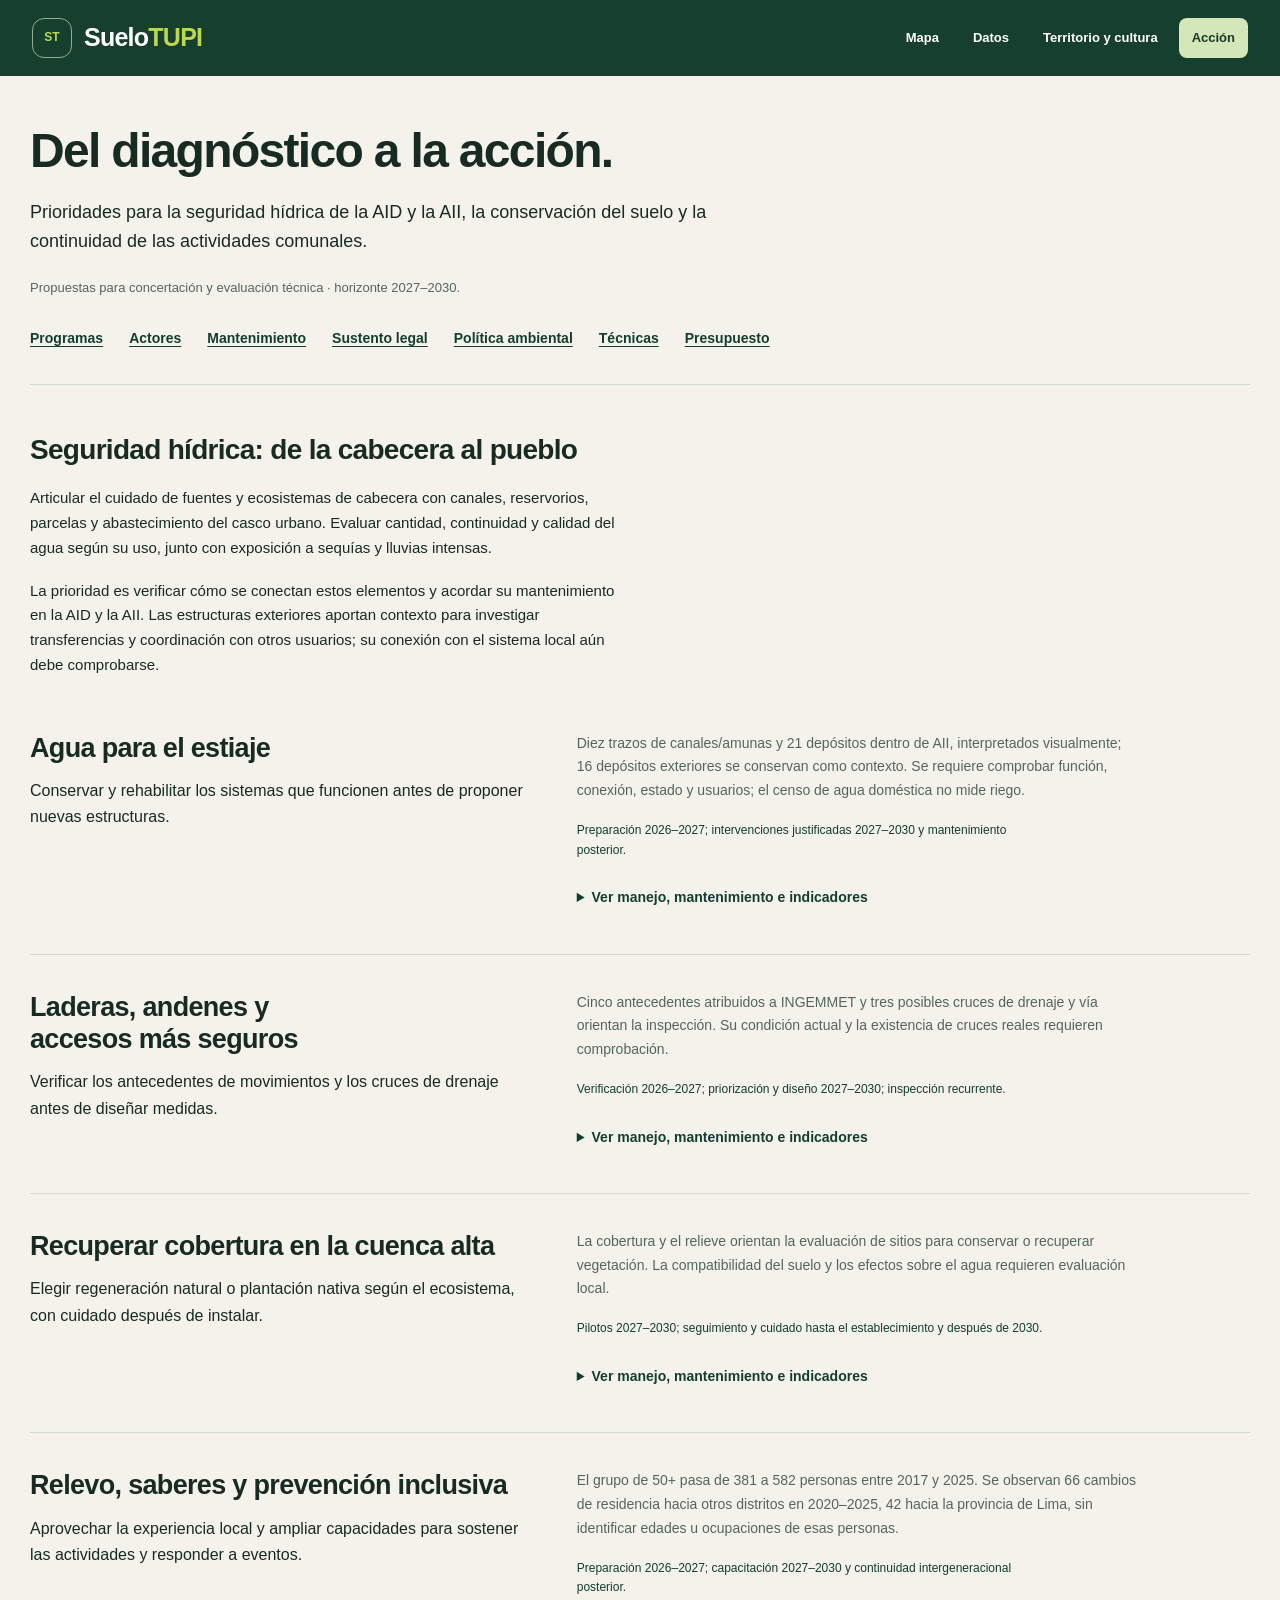
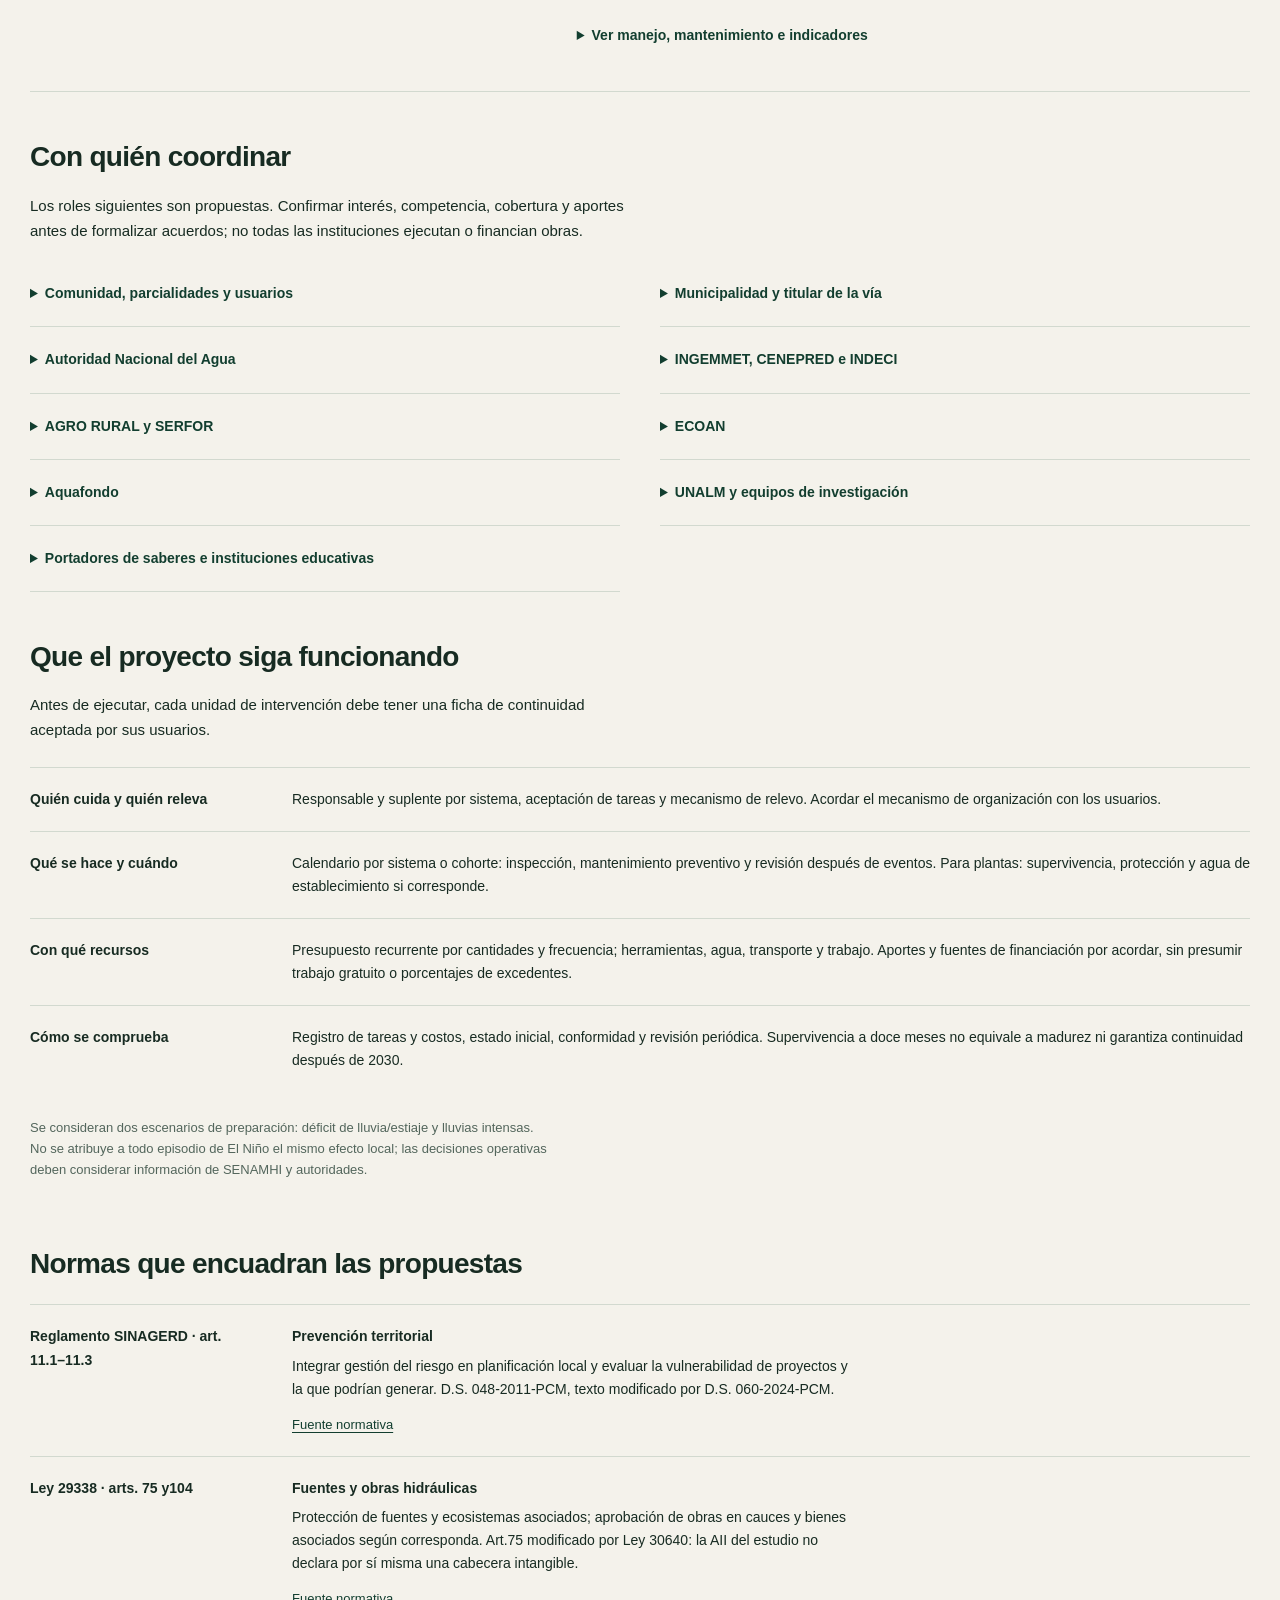
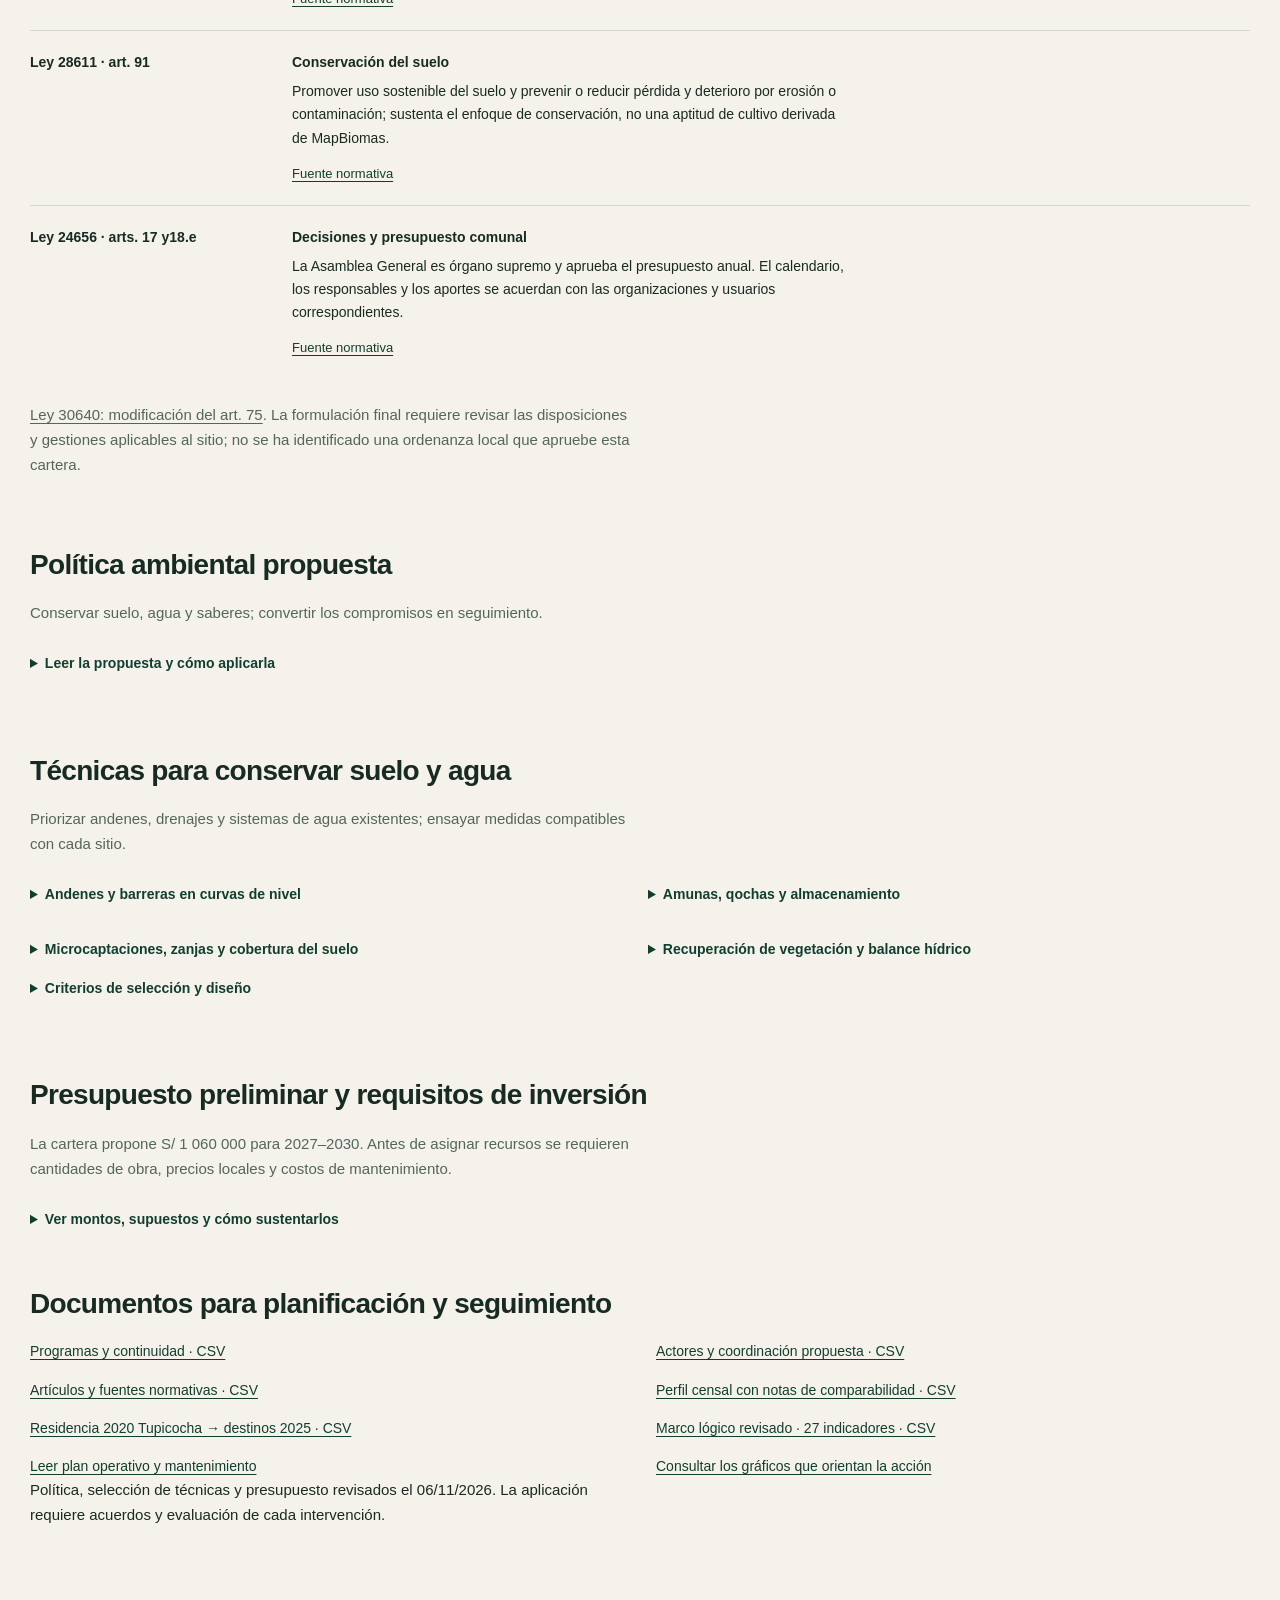
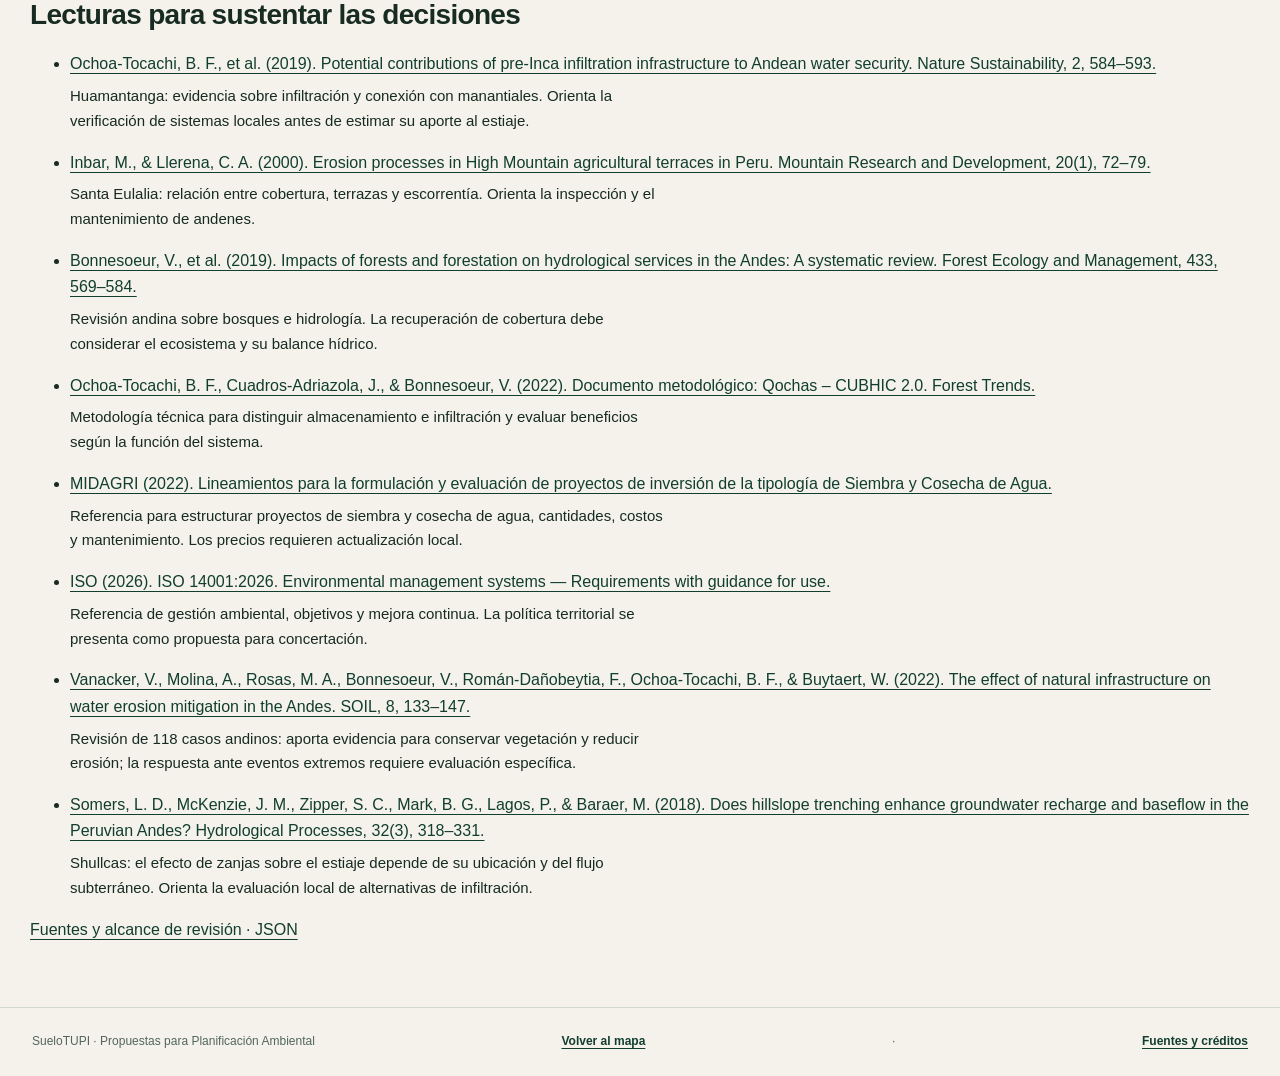
==== commit 5b257a0b: "Actualiza SueloTUPI para decisiones sobre seguridad hidrica y conservacion" ====
--- a/accion.html
+++ b/accion.html
@@ -1,6 +1,10 @@
-<!doctype html><html lang="es"><head><link rel="icon" href="data:,"><meta charset="utf-8"><meta name="viewport" content="width=device-width,initial-scale=1"><title>SueloTUPI · Acción territorial</title><meta name="description" content="Propuestas de manejo, actores, mantenimiento e indicadores para Tupicocha."><link rel="stylesheet" href="territorio.css?v=accion20261031"><link rel="stylesheet" href="accion.css?v=accion20261031"></head><body><a class="skip-link" href="#contenido">Ir a las propuestas</a><header class="site-header"><a class="site-brand" href="index.html"><span class="brand-monogram">ST</span><span>Suelo<b>TUPI</b></span></a><nav class="site-nav" aria-label="Navegación principal"><a href="index.html">Mapa</a><a href="dashboard.html">Datos</a><a href="territorio.html">Territorio y cultura</a><a href="accion.html" aria-current="page">Acción</a></nav></header><main id="contenido" class="action-shell"><section class="action-intro"><h1>Del diagnóstico a la acción.</h1><p>Propuestas para cuidar el suelo, el agua y la continuidad de las actividades comunales.</p><p class="action-status">Cartera académica para concertar · no acredita proyectos aprobados, convenios o financiamiento.</p><nav class="action-index" aria-label="En esta sección"><a href="#programas">Programas</a><a href="#actores">Actores</a><a href="#continuidad">Mantenimiento</a><a href="#normas">Sustento legal</a></nav></section>
-<section id="programas" aria-label="Programas de acción"><article class="programme" id="programa-agua"><div class="programme-heading"><h2>Agua para el estiaje</h2><p>Conservar y rehabilitar los sistemas que funcionen antes de proponer nuevas estructuras.</p></div><div class="programme-content"><p class="evidence-reading">Diez trazos de canales/amunas y nueve depósitos interpretados visualmente. Se requiere comprobar función, conexión, estado y usuarios; el censo de agua doméstica no mide riego.</p><p class="horizon">Preparación 2026–2027; intervenciones justificadas 2027–2030 y mantenimiento posterior.</p><details class="programme-details"><summary>Ver manejo, mantenimiento e indicadores</summary><h3>Propuesta de manejo</h3><p>Inventariar captaciones, tramos, depósitos y puntos de uso; priorizar reparación sustentada, pérdidas y mantenimiento. Evaluar alternativas de almacenamiento e infiltración según suelo, geología y demanda.</p><h3>Antes de intervenir</h3><p>Ficha por sistema, diagnóstico hídrico, acuerdo de usuarios, diseño y gestiones que correspondan. No convertir los dibujos en obras aprobadas.</p><h3>Cuidado y continuidad</h3><p>Usuarios y custodios aceptantes por sistema: limpieza e inspección antes de lluvias; revisión de entradas, salidas, sedimentos y revestimiento. Registrar tareas, costos y fallas, con revisión después de eventos.</p><h3>Qué se medirá</h3><p>Longitud operativa verificada, unidades con mantenimiento registrado y continuidad de servicio medida en el universo acordado. Separar agua domiciliaria, riego e infiltración.</p><p class="action-reference">Marco lógico: A1.1, A1.2, A1.3, A1.4</p><details class="metric-details"><summary>Indicadores y fórmulas del marco</summary><dl><div><dt>Cobertura de inventario por tipo</dt><dd>100 × estructuras verificadas / padrón validado del mismo tipo; si no hay padrón, informar conteo sin porcentaje · % y conteos por tipo separados</dd></div><div><dt>Estructuras nuevas operativas con conformidad</dt><dd>Conteo por tipo con diseño, autorizaciones pertinentes, recepción y prueba · unidades por tipo</dd></div><div><dt>Estructuras deterioradas rehabilitadas</dt><dd>100 × estructuras inicialmente deterioradas/colmatadas rehabilitadas con conformidad / total de estructuras identificadas inicialmente deterioradas/colmatadas del mismo tipo · % por tipo</dd></div><div><dt>Cumplimiento de mantenimiento de estructuras y drenajes</dt><dd>100 × unidades mantenidas conformes / unidades del padrón de estructuras hídricas y drenajes críticos; calcular por tipo sin limitar al subconjunto programado · % por tipo</dd></div></dl></details><p class="action-reference">Actores para coordinar: <a href="#actor-comunidad">Comunidad, parcialidades y usuarios</a>, <a href="#actor-ana">Autoridad Nacional del Agua</a>, <a href="#actor-aquafondo">Aquafondo</a>, <a href="#actor-agro">AGRO RURAL y SERFOR</a>, <a href="#actor-unalm">UNALM y equipos de investigación</a>, <a href="#actor-municipalidad">Municipalidad y titular de la vía</a></p></details></div></article><article class="programme" id="programa-suelo"><div class="programme-heading"><h2>Laderas, andenes y accesos más seguros</h2><p>Verificar los antecedentes de movimientos y los cruces de drenaje antes de diseñar medidas.</p></div><div class="programme-content"><p class="evidence-reading">Cinco registros de inventario atribuidos a INGEMMET y tres contactos geométricos vía–agua en AII. No son cinco deslizamientos activos ni tres puntos críticos confirmados.</p><p class="horizon">Verificación 2026–2027; priorización y diseño 2027–2030; inspección recurrente.</p><details class="programme-details"><summary>Ver manejo, mantenimiento e indicadores</summary><h3>Propuesta de manejo</h3><p>Recuperar fichas y fechas de los antecedentes; inspeccionar laderas y andenes, obstrucciones y contactos reales. Evaluar conservación de andenes y drenajes y, donde corresponda, diseño geotécnico/hidráulico de soluciones.</p><h3>Antes de intervenir</h3><p>Diagnóstico del sitio y receptores, validación de que el cruce existe y revisión del titular de la vía. No dimensionar obras ni declarar zonas seguras a partir de puntos o pendiente.</p><h3>Cuidado y continuidad</h3><p>Custodios de andenes y titular vial por identificar y acordar: revisar muros y drenajes antes de lluvias y tras eventos; retirar obstrucciones de forma segura según indicación técnica; registrar cambios y cierres.</p><h3>Qué se medirá</h3><p>Sitios con ficha verificable, superficie/longitud de andenes intervenida con conformidad y mantenimiento efectuado. Comunicar obstrucciones; los umbrales de alerta requieren sustento y autoridad competente.</p><p class="action-reference">Marco lógico: A2.1, A2.3</p><details class="metric-details"><summary>Indicadores y fórmulas del marco</summary><dl><div><dt>Unidades críticas con ficha y revisión técnica</dt><dd>100 × unidades priorizadas con ficha/evaluación requerida / unidades del padrón priorizado · %</dd></div><div><dt>Andenes prioritarios rehabilitados</dt><dd>100 × unidades rehabilitadas conformes / unidades inventariadas priorizadas, con unidad definida · %</dd></div><div><dt>Obras ejecutadas con conformidad técnica</dt><dd>100 × obras ejecutadas con conformidad / obras ejecutadas incluidas · %</dd></div></dl></details><p class="action-reference">Actores para coordinar: <a href="#actor-municipalidad">Municipalidad y titular de la vía</a>, <a href="#actor-riesgo">INGEMMET, CENEPRED e INDECI</a>, <a href="#actor-comunidad">Comunidad, parcialidades y usuarios</a>, <a href="#actor-ana">Autoridad Nacional del Agua</a>, <a href="#actor-agro">AGRO RURAL y SERFOR</a>, <a href="#actor-unalm">UNALM y equipos de investigación</a></p></details></div></article><article class="programme" id="programa-cabecera"><div class="programme-heading"><h2>Recuperar cobertura en la cuenca alta</h2><p>Elegir regeneración natural o plantación nativa según el ecosistema, con cuidado después de instalar.</p></div><div class="programme-content"><p class="evidence-reading">Cobertura y pendientes permiten explorar unidades; no acreditan fertilidad, aptitud forestal o que plantar árboles aumentará la recarga. Se prioriza mantener los ecosistemas existentes.</p><p class="horizon">Pilotos 2027–2030; seguimiento y cuidado hasta el establecimiento y después de 2030.</p><details class="programme-details"><summary>Ver manejo, mantenimiento e indicadores</summary><h3>Propuesta de manejo</h3><p>Inventariar especies, suelo y presiones; comparar regeneración asistida y pilotos de plantación. Evaluar queñuas (Polylepis spp.) solo en sitios compatibles. Maguey y shutanco del marco requieren identificación y aptitud; no se asignan automáticamente a cabecera.</p><h3>Antes de intervenir</h3><p>Determinación botánica y procedencia, compatibilidad ecológica y geotécnica, fuente de agua si el establecimiento lo requiere, protección y acuerdo de cuidado. No sustituir pajonales o humedales conservados por árboles.</p><h3>Cuidado y continuidad</h3><p>Proponer cuidadores locales y suplentes, aceptados por los usuarios: riego de establecimiento si procede, protección frente a ganado, inspección, registro de mortalidad y reposición como cohortes separadas. Presupuestar y asegurar continuidad antes de plantar.</p><h3>Qué se medirá</h3><p>Seguimiento propuesto a los 3, 6 y 12 meses y luego anual: supervivencia sobre cohorte original, causa de mortalidad, cobertura y costos. La edad de madurez se definirá por especie y objetivo; no se promete madurez en 2030.</p><p class="action-reference">Marco lógico: A2.2, A2.4</p><details class="metric-details"><summary>Indicadores y fórmulas del marco</summary><dl><div><dt>Supervivencia de cohorte original a12meses</dt><dd>100 × individuos originales vivos a12meses / individuos originales instalados; reportar no localizados y cobertura · % por especie/sitio/cohorte</dd></div><div><dt>Acuerdo de manejo con mapa y evaluación anual</dt><dd>Estado documental del acuerdo y conteo de evaluaciones realizadas · estado y evaluaciones separados</dd></div></dl></details><p class="action-reference">Actores para coordinar: <a href="#actor-comunidad">Comunidad, parcialidades y usuarios</a>, <a href="#actor-ecoan">ECOAN</a>, <a href="#actor-agro">AGRO RURAL y SERFOR</a>, <a href="#actor-unalm">UNALM y equipos de investigación</a>, <a href="#actor-ana">Autoridad Nacional del Agua</a></p></details></div></article><article class="programme" id="programa-comunidad"><div class="programme-heading"><h2>Relevo, saberes y prevención inclusiva</h2><p>Aprovechar la experiencia local y ampliar capacidades para sostener las actividades y responder a eventos.</p></div><div class="programme-content"><p class="evidence-reading">El grupo de 50+ pasa de 381 a 582 personas entre 2017 y 2025. Se observan 66 cambios de residencia hacia otros distritos en 2020–2025, 42 hacia la provincia deLima, sin identificar edades u ocupaciones de esas personas.</p><p class="horizon">Preparación 2026–2027; capacitación 2027–2030 y continuidad intergeneracional posterior.</p><details class="programme-details"><summary>Ver manejo, mantenimiento e indicadores</summary><h3>Propuesta de manejo</h3><p>Organizar aprendizaje entre generaciones sobre agua, andenes y cuidado de plantas; tareas técnicas y productivas con participación voluntaria. Revisar rutas y comunicación accesible para personas con dificultades de movilidad y acordar ejercicios de preparación.</p><h3>Antes de intervenir</h3><p>Convocatoria inclusiva, intereses y disponibilidad de participantes; acuerdos de acceso, registro de prácticas y coordinación con autoridades. No presumir incapacidad por edad o escolaridad.</p><h3>Cuidado y continuidad</h3><p>Equipos locales con relevo de funciones y custodia compartida de registros; formación práctica recurrente, revisión de contactos y rendición periódica. El mecanismo comunal de mantenimiento se acuerda, no se da por existente.</p><h3>Qué se medirá</h3><p>Participantes únicos, competencias demostradas y actividades de educación documentadas; cumplimiento de tareas acordadas. Investigar edad y ocupación de migrantes antes de atribuir déficit laboral al éxodo juvenil.</p><p class="action-reference">Marco lógico: A3.1, A3.2, A3.3</p><details class="metric-details"><summary>Indicadores y fórmulas del marco</summary><dl><div><dt>Personas formadas sin duplicados</dt><dd>Conteo de participantes únicos con criterio de formación completada · personas</dd></div><div><dt>Competencia práctica demostrada</dt><dd>100 × evaluados que cumplen rúbrica / participantes evaluados · %</dd></div><div><dt>Campañas realizadas y documentadas</dt><dd>Conteo de campañas con plan y reporte · campañas/año</dd></div><div><dt>Mejora de aprendizaje entre pruebas</dt><dd>100 × evaluados con mejora según criterio / participantes con prueba inicial y final comparables · %</dd></div><div><dt>Mecanismo de mantenimiento y financiamiento acordado</dt><dd>Estado de acta, calendario, presupuesto y mecanismo evaluado; sin asumir fondos recaudados · estado documental</dd></div></dl></details><p class="action-reference">Actores para coordinar: <a href="#actor-comunidad">Comunidad, parcialidades y usuarios</a>, <a href="#actor-cultura">Portadores de saberes e instituciones educativas</a>, <a href="#actor-unalm">UNALM y equipos de investigación</a>, <a href="#actor-municipalidad">Municipalidad y titular de la vía</a>, <a href="#actor-riesgo">INGEMMET, CENEPRED e INDECI</a></p></details></div></article></section>
-<section id="actores" class="action-section"><h2>Con quién coordinar</h2><p>Los roles siguientes son propuestas. Confirmar interés, competencia, cobertura y aportes antes de formalizar acuerdos; no todas las instituciones ejecutan o financian obras.</p><div class="actors-grid"><details class="actor" id="actor-comunidad"><summary>Comunidad, parcialidades y usuarios</summary><p>Deliberar sobre sitios y prioridades; acordar custodios, suplentes y tareas de mantenimiento con los usuarios de cada sistema.</p><p><strong>Instrumento propuesto:</strong> Acta, padrón de usuarios y calendario aceptado; identificar organizaciones de riego y productores existentes.</p><p class="source-inline">Autonomía y organización comunal: Ley 24656. Participación específica propuesta. <a href="https://cdn.www.gob.pe/uploads/document/file/1395361/Ley%20General%20de%20Comunidades%20Campesinas.pdf" target="_blank" rel="noopener">Consultar referencia</a>.</p></details><details class="actor" id="actor-municipalidad"><summary>Municipalidad y titular de la vía</summary><p>Articular prevención territorial, revisión de accesos y programación de mantenimiento. Identificar qué entidad tiene a cargo cada tramo vial.</p><p><strong>Instrumento propuesto:</strong> Plan de trabajo y presupuesto según competencias; coordinación provincial/regional cuando corresponda.</p><p class="source-inline">Gestión del riesgo en planificación local: reglamento SINAGERD, art. 11. <a href="https://busquedas.elperuano.pe/dispositivo/NL/2296148-1" target="_blank" rel="noopener">Consultar referencia</a>.</p></details><details class="actor" id="actor-ana"><summary>Autoridad Nacional del Agua</summary><p>Consultar la protección de fuentes y las gestiones aplicables a intervenciones en cauces y bienes asociados al agua.</p><p><strong>Instrumento propuesto:</strong> Consulta técnica y procedimientos que correspondan; el acuerdo comunal no reemplaza las autorizaciones aplicables.</p><p class="source-inline">Ley 29338, arts. 75 y104; art. 75 modificado por Ley 30640. <a href="https://busquedas.elperuano.pe/dispositivo/NL/330691-1" target="_blank" rel="noopener">Consultar referencia</a>.</p></details><details class="actor" id="actor-riesgo"><summary>INGEMMET, CENEPRED e INDECI</summary><p>Usar información de INGEMMET para contrastar antecedentes; solicitar orientación de CENEPRED en prevención/reducción y de INDECI en preparación/respuesta, según competencias.</p><p><strong>Instrumento propuesto:</strong> Solicitud de información y asistencia canalizada con el gobierno local; fichas de sitio y productos técnicos.</p><p class="source-inline">Roles diferenciados; los puntos de inventario no son una evaluación de riesgo. <a href="https://busquedas.elperuano.pe/dispositivo/NL/2296148-1" target="_blank" rel="noopener">Consultar referencia</a>.</p></details><details class="actor" id="actor-agro"><summary>AGRO RURAL y SERFOR</summary><p>Explorar asistencia sobre conservación productiva, andenes y restauración con vegetación adecuada al sitio.</p><p><strong>Instrumento propuesto:</strong> Consulta de programas y requisitos; verificar elegibilidad, ámbito, disponibilidad y soporte técnico.</p><p class="source-inline">Actores propuestos en el marco lógico del grupo; no se acredita proyecto aprobado. <a href="https://www.gob.pe/agrorural" target="_blank" rel="noopener">Consultar referencia</a>.</p></details><details class="actor" id="actor-ecoan"><summary>ECOAN</summary><p>Explorar cooperación para restauración de ecosistemas andinos, viverismo y seguimiento comunitario de especies nativas.</p><p><strong>Instrumento propuesto:</strong> Propuesta de cooperación con sitios, tareas, costos y seguimiento; confirmar interés y cobertura territorial.</p><p class="source-inline">Experiencia publicada en Acción Andina. No acredita convenio ni intervención en este ámbito. <a href="https://ecoanperu.org/accion-andina/" target="_blank" rel="noopener">Consultar referencia</a>.</p></details><details class="actor" id="actor-aquafondo"><summary>Aquafondo</summary><p>Explorar apoyo en conservación de fuentes, infraestructura natural y articulación de actores para el agua.</p><p><strong>Instrumento propuesto:</strong> Propuesta sustentada y evaluación de cooperación; no presumir financiamiento ni atribuir volúmenes de recarga.</p><p class="source-inline">La institución describe trabajo en las cuencas Chillón, Rímac y Lurín; participación local por coordinar. <a href="https://aquafondo.org.pe/programas-y-proyectos/siembra-de-agua-sbn/amunas/" target="_blank" rel="noopener">Consultar referencia</a>.</p></details><details class="actor" id="actor-unalm"><summary>UNALM y equipos de investigación</summary><p>Proponer asistencia en suelos, hidrología, identificación botánica, SIG y evaluación de resultados con aprendizaje local.</p><p><strong>Instrumento propuesto:</strong> Plan de investigación o extensión con autorización, productos, custodia de información y devolución de resultados.</p><p class="source-inline">Participación propuesta en el marco lógico. Sin convenio del grupo acreditado. <a href="https://www.lamolina.edu.pe/" target="_blank" rel="noopener">Consultar referencia</a>.</p></details><details class="actor" id="actor-cultura"><summary>Portadores de saberes e instituciones educativas</summary><p>Diseñar aprendizaje intergeneracional, registro consentido de prácticas y actividades inclusivas con mujeres, jóvenes y personas mayores.</p><p><strong>Instrumento propuesto:</strong> Acuerdos de participación y uso de registros; coordinación con Cultura y educación cuando sea pertinente.</p><p class="source-inline">Reconocimiento documental del patrimonio; no compromiso operativo de sus portadores. <a href="https://www.gob.pe/institucion/cultura/normas-legales/391137-rvm-n-236-2019-vmpcic-mc" target="_blank" rel="noopener">Consultar referencia</a>.</p></details></div></section>
-<section id="continuidad" class="action-section"><h2>Que el proyecto siga funcionando</h2><p>Antes de ejecutar, cada unidad de intervención debe tener una ficha de continuidad aceptada por sus usuarios.</p><dl class="continuity-list"><div><dt>Quién cuida y quién releva</dt><dd>Custodio y suplente, aceptación de tareas y mecanismo para reemplazarlos. No dar por constituido un comité sin verificarlo.</dd></div><div><dt>Qué se hace y cuándo</dt><dd>Calendario por sistema o cohorte: inspección, mantenimiento preventivo y revisión después de eventos. Para plantas: supervivencia, protección y agua de establecimiento si corresponde.</dd></div><div><dt>Con qué recursos</dt><dd>Presupuesto recurrente por cantidades y frecuencia; herramientas, agua, transporte y trabajo. Aportes y fuentes de financiación por acordar, sin presumir trabajo gratuito o porcentajes de excedentes.</dd></div><div><dt>Cómo se comprueba</dt><dd>Registro de tareas y costos, estado inicial, conformidad y revisión periódica. Supervivencia a doce meses no equivale a madurez ni garantiza continuidad después de 2030.</dd></div></dl><p class="scenario-note">Se consideran dos escenarios de preparación: déficit de lluvia/estiaje y lluvias intensas. No se atribuye a todo episodio de El Niño el mismo efecto local; las decisiones operativas deben considerar información de SENAMHI y autoridades.</p></section>
+<!doctype html><html lang="es"><head><link rel="icon" href="data:,"><meta charset="utf-8"><meta name="viewport" content="width=device-width,initial-scale=1"><title>SueloTUPI · Acción territorial</title><meta name="description" content="Propuestas de manejo, actores, mantenimiento e indicadores para Tupicocha."><link rel="stylesheet" href="territorio.css?v=20261106p2"><link rel="stylesheet" href="accion.css?v=20261106p2"></head><body><a class="skip-link" href="#contenido">Ir a las propuestas</a><header class="site-header"><a class="site-brand" href="index.html"><span class="brand-monogram">ST</span><span>Suelo<b>TUPI</b></span></a><nav class="site-nav" aria-label="Navegación principal"><a href="index.html">Mapa</a><a href="dashboard.html">Datos</a><a href="territorio.html">Territorio y cultura</a><a href="accion.html" aria-current="page">Acción</a></nav></header><main id="contenido" class="action-shell"><section class="action-intro"><h1>Del diagnóstico a la acción.</h1><p>Prioridades para la seguridad hídrica de la AID y la AII, la conservación del suelo y la continuidad de las actividades comunales.</p><p class="action-status">Propuestas para concertación y evaluación técnica · horizonte 2027–2030.</p><nav class="action-index" aria-label="En esta sección"><a href="#programas">Programas</a><a href="#actores">Actores</a><a href="#continuidad">Mantenimiento</a><a href="#normas">Sustento legal</a><a href="#politica">Política ambiental</a><a href="#tecnicas">Técnicas</a><a href="#presupuesto">Presupuesto</a></nav></section>
+<section class="action-section" id="seguridad-hidrica"><h2>Seguridad hídrica: de la cabecera al pueblo</h2><p>Articular el cuidado de fuentes y ecosistemas de cabecera con canales, reservorios, parcelas y abastecimiento del casco urbano. Evaluar cantidad, continuidad y calidad del agua según su uso, junto con exposición a sequías y lluvias intensas.</p><p>La prioridad es verificar cómo se conectan estos elementos y acordar su mantenimiento en la AID y la AII. Las estructuras exteriores aportan contexto para investigar transferencias y coordinación con otros usuarios; su conexión con el sistema local aún debe comprobarse.</p></section><section id="programas" aria-label="Programas de acción"><article class="programme" id="programa-agua"><div class="programme-heading"><h2>Agua para el estiaje</h2><p>Conservar y rehabilitar los sistemas que funcionen antes de proponer nuevas estructuras.</p></div><div class="programme-content"><p class="evidence-reading">Diez trazos de canales/amunas y 21 depósitos dentro de AII, interpretados visualmente; 16 depósitos exteriores se conservan como contexto. Se requiere comprobar función, conexión, estado y usuarios; el censo de agua doméstica no mide riego.</p><p class="horizon">Preparación 2026–2027; intervenciones justificadas 2027–2030 y mantenimiento posterior.</p><details class="programme-details"><summary>Ver manejo, mantenimiento e indicadores</summary><h3>Propuesta de manejo</h3><p>Inventariar captaciones, tramos, depósitos y puntos de uso; priorizar reparación sustentada, pérdidas y mantenimiento. Evaluar alternativas de almacenamiento e infiltración según suelo, geología y demanda.</p><h3>Antes de intervenir</h3><p>Ficha por sistema, balance de oferta y demanda de agua, acuerdo de usuarios, diseño y autorizaciones pertinentes.</p><h3>Cuidado y continuidad</h3><p>Usuarios y responsables acordados por sistema: limpieza e inspección antes de lluvias; revisión de entradas, salidas, sedimentos y revestimiento. Registrar tareas, costos y fallas, con revisión después de eventos.</p><h3>Qué se medirá</h3><p>Longitud operativa verificada, unidades con mantenimiento registrado y continuidad de servicio medida en el universo acordado. Separar agua domiciliaria, riego e infiltración.</p><p class="action-reference">Marco lógico: A1.1, A1.2, A1.3, A1.4</p><details class="metric-details"><summary>Indicadores y fórmulas del marco</summary><dl><div><dt>Cobertura de inventario por tipo</dt><dd>100 × estructuras verificadas / padrón validado del mismo tipo; si no hay padrón, informar conteo sin porcentaje · % y conteos por tipo separados</dd></div><div><dt>Estructuras nuevas operativas con conformidad</dt><dd>Conteo por tipo con diseño, autorizaciones pertinentes, recepción y prueba · unidades por tipo</dd></div><div><dt>Estructuras deterioradas rehabilitadas</dt><dd>100 × estructuras inicialmente deterioradas/colmatadas rehabilitadas con conformidad / total de estructuras identificadas inicialmente deterioradas/colmatadas del mismo tipo · % por tipo</dd></div><div><dt>Cumplimiento de mantenimiento de estructuras y drenajes</dt><dd>100 × unidades mantenidas conformes / unidades del padrón de estructuras hídricas y drenajes críticos; calcular por tipo sin limitar al subconjunto programado · % por tipo</dd></div></dl></details><p class="action-reference">Actores para coordinar: <a href="#actor-comunidad">Comunidad, parcialidades y usuarios</a>, <a href="#actor-ana">Autoridad Nacional del Agua</a>, <a href="#actor-aquafondo">Aquafondo</a>, <a href="#actor-agro">AGRO RURAL y SERFOR</a>, <a href="#actor-unalm">UNALM y equipos de investigación</a>, <a href="#actor-municipalidad">Municipalidad y titular de la vía</a></p></details></div></article><article class="programme" id="programa-suelo"><div class="programme-heading"><h2>Laderas, andenes y accesos más seguros</h2><p>Verificar los antecedentes de movimientos y los cruces de drenaje antes de diseñar medidas.</p></div><div class="programme-content"><p class="evidence-reading">Cinco antecedentes atribuidos a INGEMMET y tres posibles cruces de drenaje y vía orientan la inspección. Su condición actual y la existencia de cruces reales requieren comprobación.</p><p class="horizon">Verificación 2026–2027; priorización y diseño 2027–2030; inspección recurrente.</p><details class="programme-details"><summary>Ver manejo, mantenimiento e indicadores</summary><h3>Propuesta de manejo</h3><p>Recuperar fichas y fechas de los antecedentes; inspeccionar laderas y andenes, obstrucciones y contactos reales. Evaluar conservación de andenes y drenajes y, donde corresponda, diseño geotécnico/hidráulico de soluciones.</p><h3>Antes de intervenir</h3><p>Diagnóstico del sitio y receptores, validación de que el cruce existe y revisión del titular de la vía. No dimensionar obras ni declarar zonas seguras a partir de puntos o pendiente.</p><h3>Cuidado y continuidad</h3><p>Custodios de andenes y titular vial por identificar y acordar: revisar muros y drenajes antes de lluvias y tras eventos; retirar obstrucciones de forma segura según indicación técnica; registrar cambios y cierres.</p><h3>Qué se medirá</h3><p>Sitios con ficha verificable, superficie/longitud de andenes intervenida con conformidad y mantenimiento efectuado. Comunicar obstrucciones; los umbrales de alerta requieren sustento y autoridad competente.</p><p class="action-reference">Marco lógico: A2.1, A2.3</p><details class="metric-details"><summary>Indicadores y fórmulas del marco</summary><dl><div><dt>Unidades críticas con ficha y revisión técnica</dt><dd>100 × unidades priorizadas con ficha/evaluación requerida / unidades del padrón priorizado · %</dd></div><div><dt>Andenes prioritarios rehabilitados</dt><dd>100 × unidades rehabilitadas conformes / unidades inventariadas priorizadas, con unidad definida · %</dd></div><div><dt>Obras ejecutadas con conformidad técnica</dt><dd>100 × obras ejecutadas con conformidad / obras ejecutadas incluidas · %</dd></div></dl></details><p class="action-reference">Actores para coordinar: <a href="#actor-municipalidad">Municipalidad y titular de la vía</a>, <a href="#actor-riesgo">INGEMMET, CENEPRED e INDECI</a>, <a href="#actor-comunidad">Comunidad, parcialidades y usuarios</a>, <a href="#actor-ana">Autoridad Nacional del Agua</a>, <a href="#actor-agro">AGRO RURAL y SERFOR</a>, <a href="#actor-unalm">UNALM y equipos de investigación</a></p></details></div></article><article class="programme" id="programa-cabecera"><div class="programme-heading"><h2>Recuperar cobertura en la cuenca alta</h2><p>Elegir regeneración natural o plantación nativa según el ecosistema, con cuidado después de instalar.</p></div><div class="programme-content"><p class="evidence-reading">La cobertura y el relieve orientan la evaluación de sitios para conservar o recuperar vegetación. La compatibilidad del suelo y los efectos sobre el agua requieren evaluación local.</p><p class="horizon">Pilotos 2027–2030; seguimiento y cuidado hasta el establecimiento y después de 2030.</p><details class="programme-details"><summary>Ver manejo, mantenimiento e indicadores</summary><h3>Propuesta de manejo</h3><p>Inventariar especies, suelo y presiones; comparar regeneración asistida y pilotos de plantación. Evaluar queñuas (Polylepis spp.) solo en sitios compatibles. Maguey y shutanco del marco requieren identificación y aptitud; no se asignan automáticamente a cabecera.</p><h3>Antes de intervenir</h3><p>Determinación botánica y procedencia, compatibilidad ecológica y geotécnica, fuente de agua si el establecimiento lo requiere, protección y acuerdo de cuidado. No sustituir pajonales o humedales conservados por árboles.</p><h3>Cuidado y continuidad</h3><p>Acordar cuidadores locales y suplentes con los usuarios: riego de establecimiento si procede, protección frente a ganado, inspección, registro de mortalidad y reposición como cohortes separadas. Presupuestar y asegurar continuidad antes de plantar.</p><h3>Qué se medirá</h3><p>Seguimiento propuesto a los 3, 6 y 12 meses y luego anual: supervivencia sobre cohorte original, causa de mortalidad, cobertura y costos. La edad de madurez se definirá por especie y objetivo; no se promete madurez en 2030.</p><p class="action-reference">Marco lógico: A2.2, A2.4</p><details class="metric-details"><summary>Indicadores y fórmulas del marco</summary><dl><div><dt>Supervivencia de cohorte original a 12 meses</dt><dd>100 × individuos originales vivos a 12 meses / individuos originales instalados; reportar no localizados y cobertura · % por especie/sitio/cohorte</dd></div><div><dt>Acuerdo de manejo con mapa y evaluación anual</dt><dd>Estado documental del acuerdo y conteo de evaluaciones realizadas · estado y evaluaciones separados</dd></div></dl></details><p class="action-reference">Actores para coordinar: <a href="#actor-comunidad">Comunidad, parcialidades y usuarios</a>, <a href="#actor-ecoan">ECOAN</a>, <a href="#actor-agro">AGRO RURAL y SERFOR</a>, <a href="#actor-unalm">UNALM y equipos de investigación</a>, <a href="#actor-ana">Autoridad Nacional del Agua</a></p></details></div></article><article class="programme" id="programa-comunidad"><div class="programme-heading"><h2>Relevo, saberes y prevención inclusiva</h2><p>Aprovechar la experiencia local y ampliar capacidades para sostener las actividades y responder a eventos.</p></div><div class="programme-content"><p class="evidence-reading">El grupo de 50+ pasa de 381 a 582 personas entre 2017 y 2025. Se observan 66 cambios de residencia hacia otros distritos en 2020–2025, 42 hacia la provincia de Lima, sin identificar edades u ocupaciones de esas personas.</p><p class="horizon">Preparación 2026–2027; capacitación 2027–2030 y continuidad intergeneracional posterior.</p><details class="programme-details"><summary>Ver manejo, mantenimiento e indicadores</summary><h3>Propuesta de manejo</h3><p>Organizar aprendizaje entre generaciones sobre agua, andenes y cuidado de plantas; tareas técnicas y productivas con participación voluntaria. Revisar rutas y comunicación accesible para personas con dificultades de movilidad y acordar ejercicios de preparación.</p><h3>Antes de intervenir</h3><p>Convocatoria inclusiva, intereses y disponibilidad de participantes; acuerdos de acceso, registro de prácticas y coordinación con autoridades. No presumir incapacidad por edad o escolaridad.</p><h3>Cuidado y continuidad</h3><p>Equipos locales con relevo de funciones y custodia compartida de registros; formación práctica recurrente, revisión de contactos y rendición periódica. El mecanismo de mantenimiento debe ser acordado por sus participantes.</p><h3>Qué se medirá</h3><p>Participantes únicos, competencias demostradas y actividades de educación documentadas; cumplimiento de tareas acordadas. Investigar edad y ocupación de migrantes antes de atribuir déficit laboral al éxodo juvenil.</p><p class="action-reference">Marco lógico: A3.1, A3.2, A3.3</p><details class="metric-details"><summary>Indicadores y fórmulas del marco</summary><dl><div><dt>Personas formadas sin duplicados</dt><dd>Conteo de participantes únicos con criterio de formación completada · personas</dd></div><div><dt>Competencia práctica demostrada</dt><dd>100 × evaluados que cumplen rúbrica / participantes evaluados · %</dd></div><div><dt>Campañas realizadas y documentadas</dt><dd>Conteo de campañas con plan y reporte · campañas/año</dd></div><div><dt>Mejora de aprendizaje entre pruebas</dt><dd>100 × evaluados con mejora según criterio / participantes con prueba inicial y final comparables · %</dd></div><div><dt>Mecanismo de mantenimiento y financiamiento acordado</dt><dd>Estado de acta, calendario, presupuesto y mecanismo evaluado; sin asumir fondos recaudados · estado documental</dd></div></dl></details><p class="action-reference">Actores para coordinar: <a href="#actor-comunidad">Comunidad, parcialidades y usuarios</a>, <a href="#actor-cultura">Portadores de saberes e instituciones educativas</a>, <a href="#actor-unalm">UNALM y equipos de investigación</a>, <a href="#actor-municipalidad">Municipalidad y titular de la vía</a>, <a href="#actor-riesgo">INGEMMET, CENEPRED e INDECI</a></p></details></div></article></section>
+<section id="actores" class="action-section"><h2>Con quién coordinar</h2><p>Los roles siguientes son propuestas. Confirmar interés, competencia, cobertura y aportes antes de formalizar acuerdos; no todas las instituciones ejecutan o financian obras.</p><div class="actors-grid"><details class="actor" id="actor-comunidad"><summary>Comunidad, parcialidades y usuarios</summary><p>Deliberar sobre sitios y prioridades; acordar custodios, suplentes y tareas de mantenimiento con los usuarios de cada sistema.</p><p><strong>Instrumento propuesto:</strong> Acta, padrón de usuarios y calendario aceptado; identificar organizaciones de riego y productores existentes.</p><p class="source-inline">Autonomía y organización comunal: Ley 24656. Participación específica propuesta. <a href="https://cdn.www.gob.pe/uploads/document/file/1395361/Ley%20General%20de%20Comunidades%20Campesinas.pdf" target="_blank" rel="noopener">Consultar referencia</a>.</p></details><details class="actor" id="actor-municipalidad"><summary>Municipalidad y titular de la vía</summary><p>Articular prevención territorial, revisión de accesos y programación de mantenimiento. Identificar qué entidad tiene a cargo cada tramo vial.</p><p><strong>Instrumento propuesto:</strong> Plan de trabajo y presupuesto según competencias; coordinación provincial/regional cuando corresponda.</p><p class="source-inline">Gestión del riesgo en planificación local: reglamento SINAGERD, art. 11. <a href="https://busquedas.elperuano.pe/dispositivo/NL/2296148-1" target="_blank" rel="noopener">Consultar referencia</a>.</p></details><details class="actor" id="actor-ana"><summary>Autoridad Nacional del Agua</summary><p>Consultar la protección de fuentes y las gestiones aplicables a intervenciones en cauces y bienes asociados al agua.</p><p><strong>Instrumento propuesto:</strong> Consulta técnica y procedimientos que correspondan; el acuerdo comunal no reemplaza las autorizaciones aplicables.</p><p class="source-inline">Ley 29338, arts. 75 y104; art. 75 modificado por Ley 30640. <a href="https://busquedas.elperuano.pe/dispositivo/NL/330691-1" target="_blank" rel="noopener">Consultar referencia</a>.</p></details><details class="actor" id="actor-riesgo"><summary>INGEMMET, CENEPRED e INDECI</summary><p>Usar información de INGEMMET para contrastar antecedentes; solicitar orientación de CENEPRED en prevención/reducción y de INDECI en preparación/respuesta, según competencias.</p><p><strong>Instrumento propuesto:</strong> Solicitud de información y asistencia canalizada con el gobierno local; fichas de sitio y productos técnicos.</p><p class="source-inline">Competencias diferenciadas para información geológica, prevención y respuesta; coordinar con el gobierno local. <a href="https://busquedas.elperuano.pe/dispositivo/NL/2296148-1" target="_blank" rel="noopener">Consultar referencia</a>.</p></details><details class="actor" id="actor-agro"><summary>AGRO RURAL y SERFOR</summary><p>Explorar asistencia sobre conservación productiva, andenes y restauración con vegetación adecuada al sitio.</p><p><strong>Instrumento propuesto:</strong> Consulta de programas y requisitos; verificar elegibilidad, ámbito, disponibilidad y soporte técnico.</p><p class="source-inline">Asistencia y elegibilidad de programas por consultar según el tipo de intervención. <a href="https://www.gob.pe/agrorural" target="_blank" rel="noopener">Consultar referencia</a>.</p></details><details class="actor" id="actor-ecoan"><summary>ECOAN</summary><p>Explorar cooperación para restauración de ecosistemas andinos, viverismo y seguimiento comunitario de especies nativas.</p><p><strong>Instrumento propuesto:</strong> Propuesta de cooperación con sitios, tareas, costos y seguimiento; confirmar interés y cobertura territorial.</p><p class="source-inline">Experiencia publicada en Acción Andina; la cooperación en Tupicocha requiere concertación. <a href="https://ecoanperu.org/accion-andina/" target="_blank" rel="noopener">Consultar referencia</a>.</p></details><details class="actor" id="actor-aquafondo"><summary>Aquafondo</summary><p>Explorar apoyo en conservación de fuentes, infraestructura natural y articulación de actores para el agua.</p><p><strong>Instrumento propuesto:</strong> Propuesta sustentada y evaluación de cooperación; no presumir financiamiento ni atribuir volúmenes de recarga.</p><p class="source-inline">La institución describe trabajo en las cuencas Chillón, Rímac y Lurín; participación local por coordinar. <a href="https://aquafondo.org.pe/programas-y-proyectos/siembra-de-agua-sbn/amunas/" target="_blank" rel="noopener">Consultar referencia</a>.</p></details><details class="actor" id="actor-unalm"><summary>UNALM y equipos de investigación</summary><p>Proponer asistencia en suelos, hidrología, identificación botánica, SIG y evaluación de resultados con aprendizaje local.</p><p><strong>Instrumento propuesto:</strong> Plan de investigación o extensión con autorización, productos, custodia de información y devolución de resultados.</p><p class="source-inline">Cooperación propuesta para investigación y extensión; requiere acuerdo institucional. <a href="https://www.lamolina.edu.pe/" target="_blank" rel="noopener">Consultar referencia</a>.</p></details><details class="actor" id="actor-cultura"><summary>Portadores de saberes e instituciones educativas</summary><p>Diseñar aprendizaje intergeneracional, registro consentido de prácticas y actividades inclusivas con mujeres, jóvenes y personas mayores.</p><p><strong>Instrumento propuesto:</strong> Acuerdos de participación y uso de registros; coordinación con Cultura y educación cuando sea pertinente.</p><p class="source-inline">Participación voluntaria de portadores, con reconocimiento y uso consentido de sus conocimientos. <a href="https://www.gob.pe/institucion/cultura/normas-legales/391137-rvm-n-236-2019-vmpcic-mc" target="_blank" rel="noopener">Consultar referencia</a>.</p></details></div></section>
+<section id="continuidad" class="action-section"><h2>Que el proyecto siga funcionando</h2><p>Antes de ejecutar, cada unidad de intervención debe tener una ficha de continuidad aceptada por sus usuarios.</p><dl class="continuity-list"><div><dt>Quién cuida y quién releva</dt><dd>Responsable y suplente por sistema, aceptación de tareas y mecanismo de relevo. Acordar el mecanismo de organización con los usuarios.</dd></div><div><dt>Qué se hace y cuándo</dt><dd>Calendario por sistema o cohorte: inspección, mantenimiento preventivo y revisión después de eventos. Para plantas: supervivencia, protección y agua de establecimiento si corresponde.</dd></div><div><dt>Con qué recursos</dt><dd>Presupuesto recurrente por cantidades y frecuencia; herramientas, agua, transporte y trabajo. Aportes y fuentes de financiación por acordar, sin presumir trabajo gratuito o porcentajes de excedentes.</dd></div><div><dt>Cómo se comprueba</dt><dd>Registro de tareas y costos, estado inicial, conformidad y revisión periódica. Supervivencia a doce meses no equivale a madurez ni garantiza continuidad después de 2030.</dd></div></dl><p class="scenario-note">Se consideran dos escenarios de preparación: déficit de lluvia/estiaje y lluvias intensas. No se atribuye a todo episodio de El Niño el mismo efecto local; las decisiones operativas deben considerar información de SENAMHI y autoridades.</p></section>
 <section id="normas" class="action-section"><h2>Normas que encuadran las propuestas</h2><dl class="legal-list"><div><dt>Reglamento SINAGERD · art. 11.1–11.3</dt><dd><strong>Prevención territorial</strong><p>Integrar gestión del riesgo en planificación local y evaluar la vulnerabilidad de proyectos y la que podrían generar. D.S. 048-2011-PCM, texto modificado por D.S. 060-2024-PCM.</p><a href="https://busquedas.elperuano.pe/dispositivo/NL/2296148-1" target="_blank" rel="noopener">Fuente normativa</a></dd></div><div><dt>Ley 29338 · arts. 75 y104</dt><dd><strong>Fuentes y obras hidráulicas</strong><p>Protección de fuentes y ecosistemas asociados; aprobación de obras en cauces y bienes asociados según corresponda. Art.75 modificado por Ley 30640: la AII del estudio no declara por sí misma una cabecera intangible.</p><a href="https://busquedas.elperuano.pe/dispositivo/NL/330691-1" target="_blank" rel="noopener">Fuente normativa</a></dd></div><div><dt>Ley 28611 · art. 91</dt><dd><strong>Conservación del suelo</strong><p>Promover uso sostenible del suelo y prevenir o reducir pérdida y deterioro por erosión o contaminación; sustenta el enfoque de conservación, no una aptitud de cultivo derivada de MapBiomas.</p><a href="https://spij.minjus.gob.pe/Normas/textos/151005T.pdf" target="_blank" rel="noopener">Fuente normativa</a></dd></div><div><dt>Ley 24656 · arts. 17 y18.e</dt><dd><strong>Decisiones y presupuesto comunal</strong><p>La Asamblea General es órgano supremo y aprueba el presupuesto anual. El calendario, los responsables y los aportes se acuerdan con las organizaciones y usuarios correspondientes.</p><a href="https://cdn.www.gob.pe/uploads/document/file/1395361/Ley%20General%20de%20Comunidades%20Campesinas.pdf" target="_blank" rel="noopener">Fuente normativa</a></dd></div></dl><p class="source-inline"><a href="https://sinia.minam.gob.pe/normas/ley-que-modifica-ley-29338-ley-recursos-hidricos-mediante" target="_blank" rel="noopener">Ley 30640: modificación del art. 75</a>. La formulación final requiere revisar las disposiciones y gestiones aplicables al sitio; no se ha identificado una ordenanza local que apruebe esta cartera.</p></section>
-<section class="action-section" id="documentos"><h2>Documentos para trabajar con el grupo</h2><div class="action-downloads"><a href="downloads/accion_20261031/PROGRAMAS_PROPUESTOS.csv" download>Programas y continuidad · CSV</a><a href="downloads/accion_20261031/ACTORES_POR_COORDINAR.csv" download>Actores y coordinación propuesta · CSV</a><a href="downloads/accion_20261031/MARCO_NORMATIVO_REFERENCIA.csv" download>Artículos y fuentes normativas · CSV</a><a href="downloads/accion_20261031/PERFIL_CENSAL_ACCION.csv" download>Perfil censal con notas de comparabilidad · CSV</a><a href="downloads/accion_20261031/RESIDENCIA_TUPICOCHA_2020_DESTINOS_2025.csv" download>Residencia 2020 Tupicocha → destinos 2025 · CSV</a><a href="downloads/actualizacion_20261030/MATRIZ_MARCO_LOGICO_SUBSANADA.csv" download>Marco lógico revisado · 27 indicadores · CSV</a><a href="plan-operativo.html">Leer plan operativo y mantenimiento</a><a href="dashboard.html#perfilAccionTitle">Consultar los gráficos que orientan la acción</a></div><details class="action-pending"><summary>Ampliación pendiente del curso</summary><p>La práctica analítica mencionada por el grupo todavía no se ha incorporado. Cuando esté disponible permitirá revisar prioridades, relaciones entre actores y proyectos; aquí no se simulan sus resultados.</p></details></section></main><footer class="site-footer"><span>SueloTUPI · Propuestas para Planificación Ambiental</span><a href="index.html">Volver al mapa</a> · <a href="fuentes.html">Fuentes y créditos</a></footer></body></html>+<section class="action-section planning-update" id="politica"><h2>Política ambiental propuesta</h2><p class="chapter-intro">Conservar suelo, agua y saberes; convertir los compromisos en seguimiento.</p><details class="programme-details"><summary>Leer la propuesta y cómo aplicarla</summary><p><strong>Propuesta para consulta y concertación.</strong> Su adopción requiere decisión y compromiso de los usuarios y las entidades competentes.</p><blockquote>Para contribuir a la seguridad hídrica de la AID y la AII de San Andrés de Tupicocha se propone conservar el suelo, los andenes y las fuentes de agua, respetando los ecosistemas de cabecera, el patrimonio cultural y los saberes de sus portadores. La política plantea prevenir y controlar la contaminación asociada al manejo del agua, las actividades agrícolas y las intervenciones de conservación; cumplir la legislación ambiental aplicable y los acuerdos válidamente asumidos; y mejorar continuamente el desempeño ambiental mediante objetivos medibles, seguimiento y corrección de las acciones. Se promueve participación informada e inclusiva, coordinación con las autoridades competentes y decisiones basadas en evidencia. Cada intervención deberá prever cuidado, recursos y responsables que acepten su cuidado durante su vida útil. La política se comunicará a los interesados y se revisará periódicamente con resultados verificables.</blockquote><p>Para aplicarla, definir la entidad que la adopta y su alcance, consultar a usuarios y portadores de saberes, acordar responsabilidades y recursos, aprobarla y comunicarla. Revisar sus resultados anualmente y después de eventos relevantes.</p><div class="planning-table"><table><thead><tr><th>Compromiso</th><th>Medida y evidencia</th></tr></thead><tbody><tr><td data-label="Compromiso">Proteger suelo y agua</td><td data-label="Medida y evidencia">Verificar sistemas hídricos, andenes y drenajes; priorizar mantenimiento antes de nuevas obras. Fichas, registro de funcionamiento, conformidad y mantenimiento.</td></tr><tr><td data-label="Compromiso">Prevenir y controlar contaminación</td><td data-label="Medida y evidencia">Identificar puntos de aporte de residuos/agroinsumos, prevenir vertimientos y manejar residuos de faenas según corresponda. Lista de inspección y registro de correcciones; no hay línea base local medida.</td></tr><tr><td data-label="Compromiso">Cumplir obligaciones aplicables</td><td data-label="Medida y evidencia">Revisar derechos de agua, autorizaciones y compatibilidad de intervenciones antes de ejecutarlas. Matriz de obligaciones y documentos de aprobación; no asumir que una propuesta equivale a un permiso.</td></tr><tr><td data-label="Compromiso">Mejora continua y continuidad</td><td data-label="Medida y evidencia">Revisar resultados al menos anualmente y tras eventos relevantes; corregir fallas y sostener mantenimiento. Acta de revisión, cronograma, registro de costos y acuerdos de cuidado.</td></tr></tbody></table></div><p>Los indicadores complementarios se proponen para esta política; no sustituyen los 27 indicadores revisados del marco lógico. <a href="downloads/planificacion_20261106/POLITICA_MEDIDAS_SEGUIMIENTO.csv" download>Descargar seguimiento propuesto</a>.</p><p class="source-inline">Orientación de gestión: <a href="https://www.iso.org/standard/14001">ISO 14001, ficha oficial</a>. La adopción territorial requiere consulta y aprobación por la entidad y los usuarios que asuman su aplicación.</p></details></section><section class="action-section planning-update" id="tecnicas"><h2>Técnicas para conservar suelo y agua</h2><p class="chapter-intro">Priorizar andenes, drenajes y sistemas de agua existentes; ensayar medidas compatibles con cada sitio.</p><div class="planning-grid">
+<details class="programme-details"><summary>Andenes y barreras en curvas de nivel</summary><p>Revisar muros, drenaje, socavación y cobertura de cada andén. Conservar y reparar estructuras existentes antes de añadir barreras. Un estudio experimental en Santa Eulalia vincula la respuesta de escorrentía con cobertura y estado de terrazas; no establece un diseño universal para Tupicocha.</p><p>Las barreras de piedra pueden evaluarse como complemento donde haya material, estabilidad y salida segura del exceso de agua. La altura, base, empotramiento y separación requieren diseño local. Distinguir el control de erosión superficial de las obras de contención y del manejo de flujos de detritos: cada objetivo requiere una evaluación específica.</p><p>Indicadores: longitud o superficie rehabilitada con conformidad, condición de drenajes y mantenimiento después de lluvias. Vinculación: A2.1 y A2.3.</p><a href="https://cris.haifa.ac.il/en/publications/erosion-processes-in-high-mountain-agricultural-terraces-in-peru-2/">Inbar y Llerena, 2000 · estudio en Santa Eulalia</a></details>
+<details class="programme-details"><summary>Amunas, qochas y almacenamiento</summary><p>Separar canales de conducción, amunas de infiltración, depósitos permeables y reservorios revestidos. Revisar entradas, salidas, sedimentos, fugas y usuarios. El estudio de Ochoa-Tocachi y colaboradores demuestra la utilidad de medir conexiones de infiltración en Huamantanga, no confirma la función de los trazos de Tupicocha.</p><p>Una geomembrana en el fondo busca limitar infiltración y almacenar agua; no se le asigna automáticamente el beneficio de recarga de una qocha permeable. La superficie de Google Earth no permite estimar volumen útil sin batimetría/topografía y niveles.</p><p>Indicadores: estructuras verificadas, funcionamiento y mantenimiento por tipo, caudal y nivel medidos cuando exista instrumentación. Vinculación: A1.1–A1.4.</p><a href="https://doi.org/10.1038/s41893-019-0307-1">Ochoa-Tocachi et al., 2019</a> · <a href="https://www.forest-trends.org/publications/documento-metodologico-qochas-cubhic-2-0/">Qochas CUBHIC 2.0</a></details>
+<details class="programme-details"><summary>Microcaptaciones, zanjas y cobertura del suelo</summary><p>Las microcaptaciones son pequeñas áreas preparadas para retener escorrentía cerca de plantas; se diferencian de la microcuenca hidrográfica que delimita el drenaje territorial. Su aplicación en Tupicocha se plantea como piloto sujeto a evaluación local.</p><p>La revisión andina de Vanacker y colaboradores (2022) respalda evaluar medidas de conservación para reducir erosión, junto con la protección de vegetación. Las zanjas y las microcaptaciones son intervenciones distintas: el estudio de Somers y colaboradores (2018), en Shullcas, muestra que el beneficio de zanjas sobre el caudal de estiaje depende de la ubicación y la respuesta subterránea.</p><p>Antes de excavar, comprobar infiltración, estabilidad y evacuación del exceso de agua. Excluir sitios con riesgo de desestabilización y conservar humedales. El acolchado requiere material limpio y compatible con la vegetación local.</p><p>Comparar cobertura o supervivencia, humedad del suelo y señales de erosión antes y después del piloto, con un sitio de referencia cuando sea posible. El diseño y replanteo necesitan levantamiento de precisión adecuada; el modelo de 30 m sirve para reconocimiento territorial.</p><p><a href="https://soil.copernicus.org/articles/8/133/2022/">Vanacker et al., 2022 · revisión andina</a> · <a href="https://doi.org/10.1002/hyp.11423">Somers et al., 2018 · zanjas en Shullcas</a></p></details>
+<details class="programme-details"><summary>Recuperación de vegetación y balance hídrico</summary><p>Conservar bosques, pajonales y humedales existentes. Evaluar regeneración asistida antes de plantar, seleccionar especies por identificación y sitio, y asegurar cuidado. La revisión de Bonnesoeur y colaboradores muestra que los efectos hidrológicos dependen del ecosistema y del tipo de intervención.</p><p>Plantar árboles no garantiza incrementar agua disponible; se deben considerar consumo hídrico y efectos sobre ecosistemas de pastizal. Definir cuidadores que acepten la responsabilidad, protección, riego si procede y seguimiento de supervivencia original a 3, 6 y 12 meses. Vinculación: A2.2 y A2.4.</p><a href="https://doi.org/10.1016/j.foreco.2018.11.033">Bonnesoeur et al., 2019 · revisión andina</a></details></div><details class="programme-details"><summary>Criterios de selección y diseño</summary><p>Seleccionar las técnicas según suelo, pendiente, estabilidad, ecosistema y régimen de lluvias. La ubicación en la sierra por sí sola no determina aridez ni capacidad de infiltración. Las dimensiones constructivas requieren levantamiento y evaluación técnica del sitio.</p></details></section><section class="action-section planning-update" id="presupuesto"><h2>Presupuesto preliminar y requisitos de inversión</h2><p class="chapter-intro">La cartera propone S/ 1 060 000 para 2027–2030. Antes de asignar recursos se requieren cantidades de obra, precios locales y costos de mantenimiento.</p><details class="programme-details"><summary>Ver montos, supuestos y cómo sustentarlos</summary><p>Los montos son estimaciones preliminares del marco lógico. Su validación requiere definir el alcance de las intervenciones y concertar fuentes de financiamiento.</p><div class="planning-table"><table><thead><tr><th>Actividad</th><th>Monto del marco (S/)</th><th>Sustento necesario</th></tr></thead><tbody><tr><td data-label="Actividad">A1.1 · Inventario y diagnóstico hídrico</td><td data-label="Monto del marco (S/)">45 000</td><td data-label="Sustento necesario">Sistemas y tramos a verificar; jornadas y perfiles técnicos; transporte, instrumentos y productos.</td></tr><tr><td data-label="Actividad">A1.2 · Nuevas estructuras hídricas</td><td data-label="Monto del marco (S/)">320 000</td><td data-label="Sustento necesario">Diseño por tipo, topografía, geotecnia, hidrología, volumen útil, partidas de obra, permisos y supervisión.</td></tr><tr><td data-label="Actividad">A1.3 · Rehabilitación hídrica</td><td data-label="Monto del marco (S/)">160 000</td><td data-label="Sustento necesario">Padrón de unidades deterioradas, diagnóstico, metrados de limpieza/reparación y acceso.</td></tr><tr><td data-label="Actividad">A1.4 · Mantenimiento preventivo</td><td data-label="Monto del marco (S/)">25 000</td><td data-label="Sustento necesario">Unidades operativas, frecuencia anual, cuadrillas, herramientas y registro de tareas.</td></tr><tr><td data-label="Actividad">A2.1 · Evaluación de laderas y sitios</td><td data-label="Monto del marco (S/)">65 000</td><td data-label="Sustento necesario">Áreas/sitios, campañas, productos, vuelos solo si aportan evidencia, procesamiento y revisión especializada.</td></tr><tr><td data-label="Actividad">A2.2 · Recuperación de cobertura</td><td data-label="Monto del marco (S/)">140 000</td><td data-label="Sustento necesario">Sitios y especies compatibles, hectáreas/individuos, procedencia, instalación, protección, riego y seguimiento.</td></tr><tr><td data-label="Actividad">A2.3 · Andenes y conservación</td><td data-label="Monto del marco (S/)">190 000</td><td data-label="Sustento necesario">Padrón y selección de andenes; longitud/volumen por reparación, drenaje, materiales y acarreo.</td></tr><tr><td data-label="Actividad">A2.4 · Acuerdos de manejo</td><td data-label="Monto del marco (S/)">20 000</td><td data-label="Sustento necesario">Reuniones, consultas, cartografía y evaluaciones con productos definidos.</td></tr><tr><td data-label="Actividad">A3.1 · Capacitación práctica</td><td data-label="Monto del marco (S/)">45 000</td><td data-label="Sustento necesario">Número de sesiones, asistentes, facilitación, práctica, materiales, movilidad y evaluación.</td></tr><tr><td data-label="Actividad">A3.2 · Educación ambiental</td><td data-label="Monto del marco (S/)">30 000</td><td data-label="Sustento necesario">Campañas, públicos, productos y costos por campaña; verificar programación EDUCCA y recursos.</td></tr><tr><td data-label="Actividad">A3.3 · Organización del mantenimiento</td><td data-label="Monto del marco (S/)">20 000</td><td data-label="Sustento necesario">Consultas, formalización que corresponda, registro, planificación y administración de mantenimiento.</td></tr></tbody></table></div><h3>Cómo construir cada monto</h3><p>Costo directo = suma de metrados × precios unitarios. El precio unitario debe detallar recursos y rendimientos: mano de obra, materiales, equipos y transporte. Documentar proveedor o expediente comparable, fecha, localidad, especificación, acceso e impuestos; ajustar diferencias sin copiar tarifas globales de otra obra.</p><p>Añadir estudios, autorizaciones, supervisión y demás costos que correspondan sin duplicarlos; explicitar base de impuestos, contingencia e indirectos. Separar inversión inicial, operación, mantenimiento y reposiciones. Las faenas valorizadas son un aporte económico por acordar, no dinero disponible ni trabajo gratuito asegurado.</p><p>Evaluar alternativas con igual función y horizonte: reparar frente a construir, y conservar cobertura frente a plantar. Para costo de ciclo de vida, explicitar horizonte, costos anuales y tasa de descuento justificada; comparar también costo por unidad operativa o hectárea intervenida con cuidado garantizado.</p><h3>Escalas de costo para revisar el alcance</h3><p>S/ 45 000 entre 60 participantes equivale a S/ 750 por participante para todo el paquete de capacitación. S/ 30 000 entre ocho campañas semestrales de cuatro años equivale a S/ 3750 por campaña. Son cocientes implícitos para revisar alcance, no precios de mercado ni demostración de razonabilidad.</p><p>La superficie de los depósitos dibujados no es un metrado de excavación, volumen útil o geomembrana. El objetivo de rehabilitar el 50 % de andenes requiere inventario y priorización antes de estimar cantidades. Los costos de ejemplo de los lineamientos MIDAGRI 2022 no se adoptan como tarifas locales de 2026.</p><p><a href="downloads/planificacion_20261106/PRESUPUESTO_ORIGINAL_Y_SUSTENTO.csv" download>Presupuesto preliminar y requisitos · CSV</a> · <a href="downloads/planificacion_20261106/PLANTILLA_METRADOS_APU_O_M.csv" download>Plantilla de metrados, precios y mantenimiento · CSV</a></p><p class="source-inline">Fuente de montos: marco lógico del estudio de planificación ambiental. Referencia metodológica: <a href="https://www.gob.pe/institucion/midagri/informes-publicaciones/3022937-lineamientos-de-siembra-y-cosecha-de-agua">MIDAGRI, lineamientos de siembra y cosecha de agua, 2022</a>.</p></details></section><section class="action-section" id="documentos"><h2>Documentos para planificación y seguimiento</h2><div class="action-downloads"><a href="downloads/accion_20261031/PROGRAMAS_PROPUESTOS.csv" download>Programas y continuidad · CSV</a><a href="downloads/accion_20261031/ACTORES_POR_COORDINAR.csv" download>Actores y coordinación propuesta · CSV</a><a href="downloads/accion_20261031/MARCO_NORMATIVO_REFERENCIA.csv" download>Artículos y fuentes normativas · CSV</a><a href="downloads/accion_20261031/PERFIL_CENSAL_ACCION.csv" download>Perfil censal con notas de comparabilidad · CSV</a><a href="downloads/accion_20261031/RESIDENCIA_TUPICOCHA_2020_DESTINOS_2025.csv" download>Residencia 2020 Tupicocha → destinos 2025 · CSV</a><a href="downloads/actualizacion_20261030/MATRIZ_MARCO_LOGICO_SUBSANADA.csv" download>Marco lógico revisado · 27 indicadores · CSV</a><a href="plan-operativo.html">Leer plan operativo y mantenimiento</a><a href="dashboard.html#perfilAccionTitle">Consultar los gráficos que orientan la acción</a></div><p>Política, selección de técnicas y presupuesto revisados el 06/11/2026. La aplicación requiere acuerdos y evaluación de cada intervención.</p></section><section class="action-section planning-update" id="bibliografia-noviembre"><h2>Lecturas para sustentar las decisiones</h2><ul><li><a href="https://www.forest-trends.org/wp-content/uploads/2019/10/BRIEF-AMUNAS-COMPLETO.pdf">Ochoa-Tocachi, B. F., et al. (2019). Potential contributions of pre-Inca infiltration infrastructure to Andean water security. Nature Sustainability, 2, 584–593.</a><p>Huamantanga: evidencia sobre infiltración y conexión con manantiales. Orienta la verificación de sistemas locales antes de estimar su aporte al estiaje.</p></li><li><a href="https://cris.haifa.ac.il/en/publications/erosion-processes-in-high-mountain-agricultural-terraces-in-peru-2/">Inbar, M., &amp; Llerena, C. A. (2000). Erosion processes in High Mountain agricultural terraces in Peru. Mountain Research and Development, 20(1), 72–79.</a><p>Santa Eulalia: relación entre cobertura, terrazas y escorrentía. Orienta la inspección y el mantenimiento de andenes.</p></li><li><a href="https://research.wur.nl/en/publications/impacts-of-forests-and-forestation-on-hydrological-services-in-th/">Bonnesoeur, V., et al. (2019). Impacts of forests and forestation on hydrological services in the Andes: A systematic review. Forest Ecology and Management, 433, 569–584.</a><p>Revisión andina sobre bosques e hidrología. La recuperación de cobertura debe considerar el ecosistema y su balance hídrico.</p></li><li><a href="https://www.forest-trends.org/publications/documento-metodologico-qochas-cubhic-2-0/">Ochoa-Tocachi, B. F., Cuadros-Adriazola, J., &amp; Bonnesoeur, V. (2022). Documento metodológico: Qochas – CUBHIC 2.0. Forest Trends.</a><p>Metodología técnica para distinguir almacenamiento e infiltración y evaluar beneficios según la función del sistema.</p></li><li><a href="https://www.mef.gob.pe/contenidos/inv_publica/docs/metodologia_sectorial/Lineamientos_de_Siembra_y_Cosecha_de_Agua.pdf">MIDAGRI (2022). Lineamientos para la formulación y evaluación de proyectos de inversión de la tipología de Siembra y Cosecha de Agua.</a><p>Referencia para estructurar proyectos de siembra y cosecha de agua, cantidades, costos y mantenimiento. Los precios requieren actualización local.</p></li><li><a href="https://www.iso.org/standard/14001">ISO (2026). ISO 14001:2026. Environmental management systems — Requirements with guidance for use.</a><p>Referencia de gestión ambiental, objetivos y mejora continua. La política territorial se presenta como propuesta para concertación.</p></li><li><a href="https://soil.copernicus.org/articles/8/133/2022/">Vanacker, V., Molina, A., Rosas, M. A., Bonnesoeur, V., Román-Dañobeytia, F., Ochoa-Tocachi, B. F., &amp; Buytaert, W. (2022). The effect of natural infrastructure on water erosion mitigation in the Andes. SOIL, 8, 133–147.</a><p>Revisión de 118 casos andinos: aporta evidencia para conservar vegetación y reducir erosión; la respuesta ante eventos extremos requiere evaluación específica.</p></li><li><a href="https://pure.etsmtl.ca/en/publications/does-hillslope-trenching-enhance-groundwater-recharge-and-baseflo/">Somers, L. D., McKenzie, J. M., Zipper, S. C., Mark, B. G., Lagos, P., &amp; Baraer, M. (2018). Does hillslope trenching enhance groundwater recharge and baseflow in the Peruvian Andes? Hydrological Processes, 32(3), 318–331.</a><p>Shullcas: el efecto de zanjas sobre el estiaje depende de su ubicación y del flujo subterráneo. Orienta la evaluación local de alternativas de infiltración.</p></li></ul><a href="downloads/planificacion_20261106/FUENTES_REVISION.json" download>Fuentes y alcance de revisión · JSON</a></section></main><footer class="site-footer"><span>SueloTUPI · Propuestas para Planificación Ambiental</span><a href="index.html">Volver al mapa</a> · <a href="fuentes.html">Fuentes y créditos</a></footer></body></html>
--- a/accion.css
+++ b/accion.css
@@ -1,3 +1,8 @@
 .action-shell{width:min(1220px,calc(100% - 48px));margin:auto;padding-bottom:64px}.action-intro{padding:48px 0 34px;border-bottom:1px solid var(--line)}.action-intro h1{max-width:22ch}.action-intro>p{margin:20px 0 0;font-size:18px}.action-intro .action-status{font-size:13px;color:var(--muted)}.action-index{display:flex;flex-wrap:wrap;gap:10px 26px;margin-top:28px;font-size:14px;font-weight:650}.programme{display:grid;grid-template-columns:1fr 1.35fr;gap:48px;padding:36px 0;border-bottom:1px solid var(--line)}.programme h2{font-size:27px;margin-bottom:14px}.programme-heading p{font-size:16px}.programme-content .evidence-reading{font-size:14px;line-height:1.7;color:var(--muted)}.horizon{font-size:12px;color:var(--green-dark)}.programme-details>summary,.actor>summary,.metric-details>summary,.action-pending>summary{cursor:pointer;font-size:14px;font-weight:650;padding:8px 0;color:var(--green-dark)}.programme-details h3{font-size:17px;margin-top:28px;margin-bottom:10px}.programme-details p{font-size:14px;line-height:1.75}.metric-details{padding:14px 0;border-top:1px solid var(--line);border-bottom:1px solid var(--line);margin:24px 0}.metric-details dl>div{margin:20px 0}.metric-details dt{margin-bottom:6px}.action-reference{font-size:12px!important;color:var(--muted)}.action-section{padding-top:48px}.action-section>p{font-size:15px}.actors-grid{display:grid;grid-template-columns:1fr 1fr;gap:0 40px}.actor{border-bottom:1px solid var(--line);padding:13px 0;align-self:start;scroll-margin-top:140px}.actor:target{background:#e8ede2;outline:8px solid #e8ede2}.actor p{font-size:14px;margin:14px 0}.actor .source-inline{font-size:12px}.continuity-list,.legal-list{margin:24px 0}.continuity-list>div,.legal-list>div{display:grid;grid-template-columns:230px 1fr;gap:32px;padding:20px 0;border-top:1px solid var(--line)}.legal-list p{font-size:14px;margin:6px 0 12px}.legal-list a{font-size:13px}.scenario-note{color:var(--muted);font-size:13px!important}.action-downloads{display:grid;grid-template-columns:1fr 1fr;gap:16px 32px;font-size:14px;line-height:1.6}.action-pending{padding-top:22px;margin-top:28px;border-top:1px solid var(--line)}.action-pending p{font-size:14px;margin-top:14px}.profile-grid{display:grid;grid-template-columns:repeat(3,minmax(0,1fr));gap:16px}.profile-grid .panel{padding:18px}.profile-grid .panel h3{font-size:17px;margin-bottom:16px}.profile-grid .panel-note{font-size:12px}.action-route{font-size:14px;margin:20px 0}.action-shell summary:hover{color:var(--green)}
 @media(max-width:980px){.programme{gap:28px;grid-template-columns:1fr 1.2fr}.profile-grid{grid-template-columns:1fr}.profile-grid .data-graphic{max-width:640px}.profile-grid .panel{padding:20px}}
 @media(max-width:700px){.action-shell{width:calc(100% - 36px)}.action-intro{padding:32px 0 26px}.action-intro h1{font-size:32px}.action-intro>p{font-size:16px}.action-index{gap:12px 20px}.programme{display:block;padding:28px 0}.programme h2{font-size:24px}.programme-content{margin-top:20px}.actors-grid,.action-downloads{grid-template-columns:1fr}.continuity-list>div,.legal-list>div{grid-template-columns:1fr;gap:8px}.action-section{padding-top:36px}.profile-grid .panel{padding:16px}}
+
+/* Actualización 06/11/2026 */
+.planning-update{scroll-margin-top:110px}.planning-grid{display:grid;grid-template-columns:repeat(2,minmax(0,1fr));gap:1rem}.planning-grid details{align-self:start}.planning-update blockquote{margin:1rem 0;padding:1rem;border-left:4px solid #9bb84e;background:#eef2e5;line-height:1.7}.planning-table{overflow-x:auto;margin:1rem 0}.planning-table table{width:100%;border-collapse:collapse;min-width:520px}.planning-table th,.planning-table td{text-align:left;vertical-align:top;padding:.8rem;border-bottom:1px solid #d5ded4}.planning-table th{background:#e8eedf}.planning-update li p{margin:.4rem 0 1rem}.planning-update{margin-top:1.4rem}@media(max-width:700px){.planning-grid{grid-template-columns:1fr}}
+
+@media(max-width:700px){.planning-table{overflow:visible}.planning-table table{min-width:0;display:block}.planning-table thead{display:none}.planning-table tbody{display:block}.planning-table tr{display:block;margin:0 0 1rem;border:1px solid #d5ded4;border-radius:8px;padding:.5rem;background:#f7f8f2}.planning-table td{display:grid;grid-template-columns:95px minmax(0,1fr);gap:.6rem;padding:.6rem .4rem;font-size:14px;overflow-wrap:anywhere}.planning-table td:before{content:attr(data-label);font-weight:650;color:#315c47}.planning-table td:last-child{border:0}}
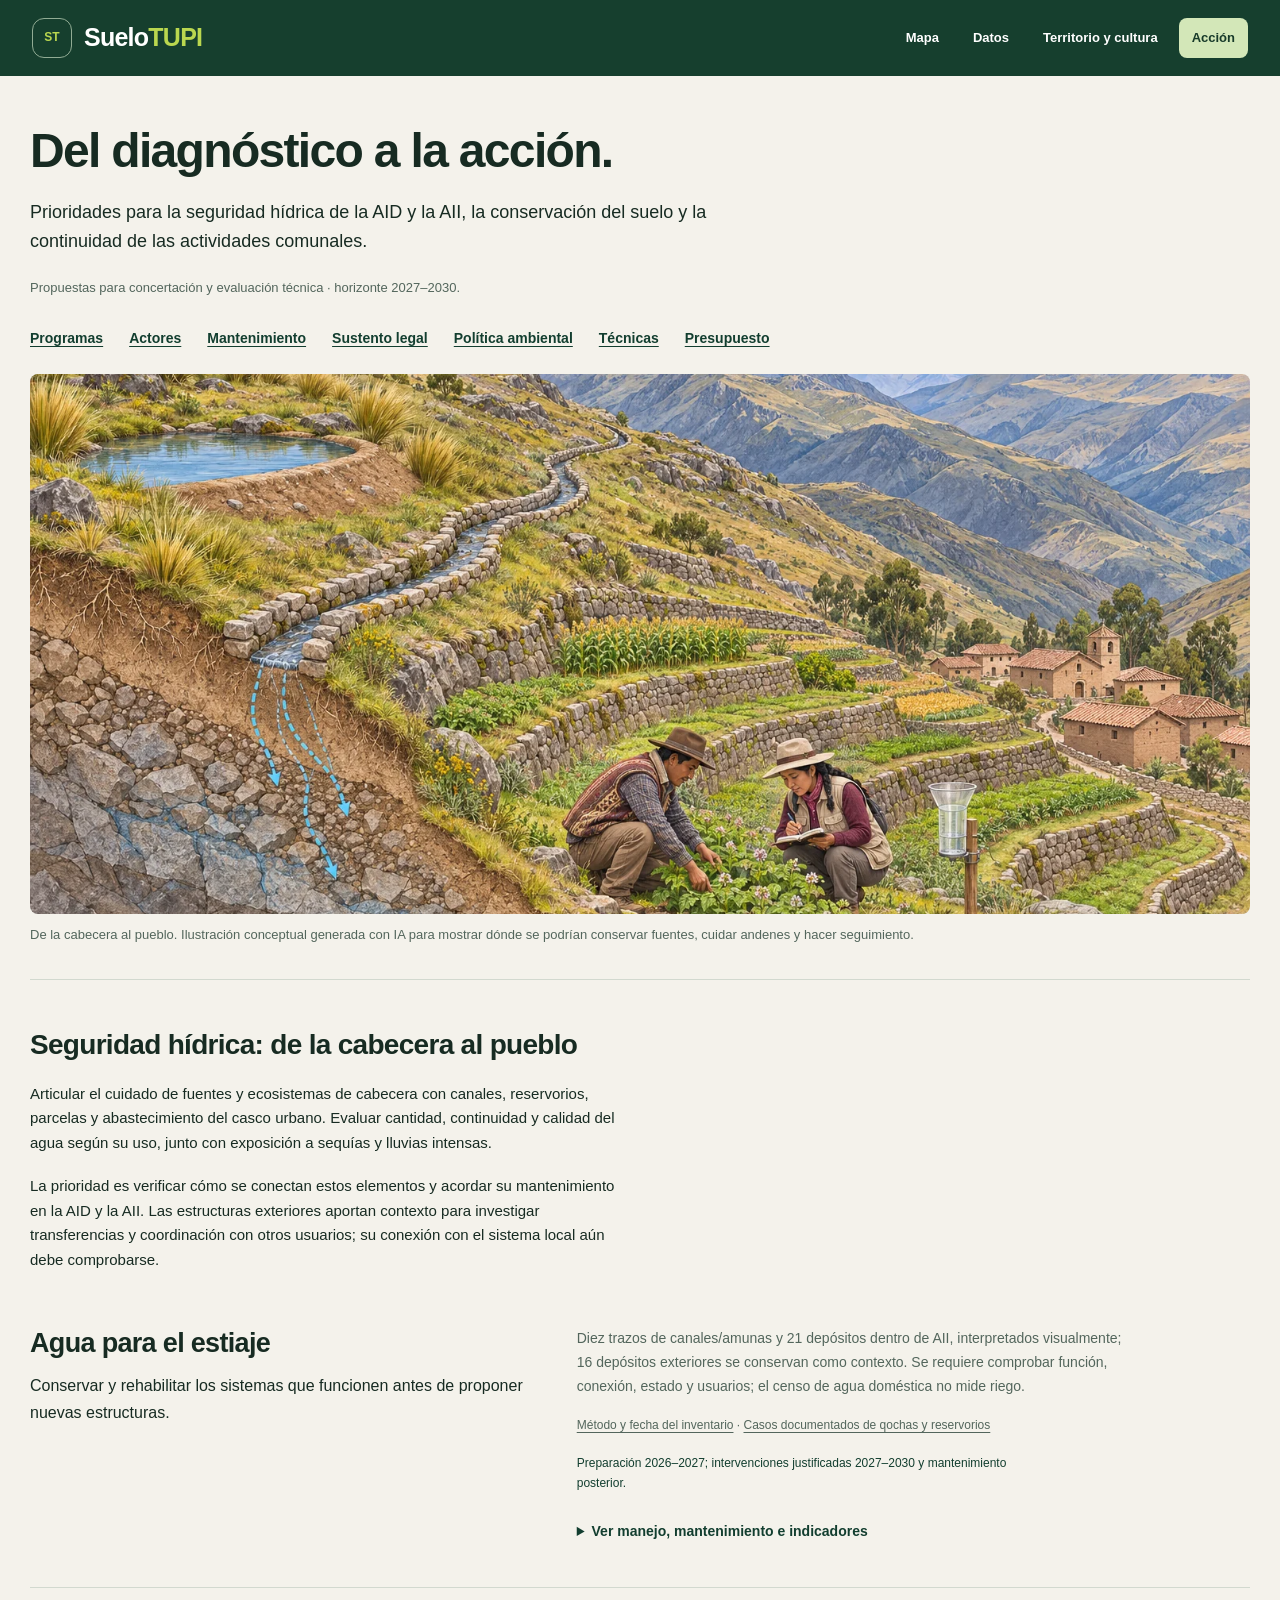
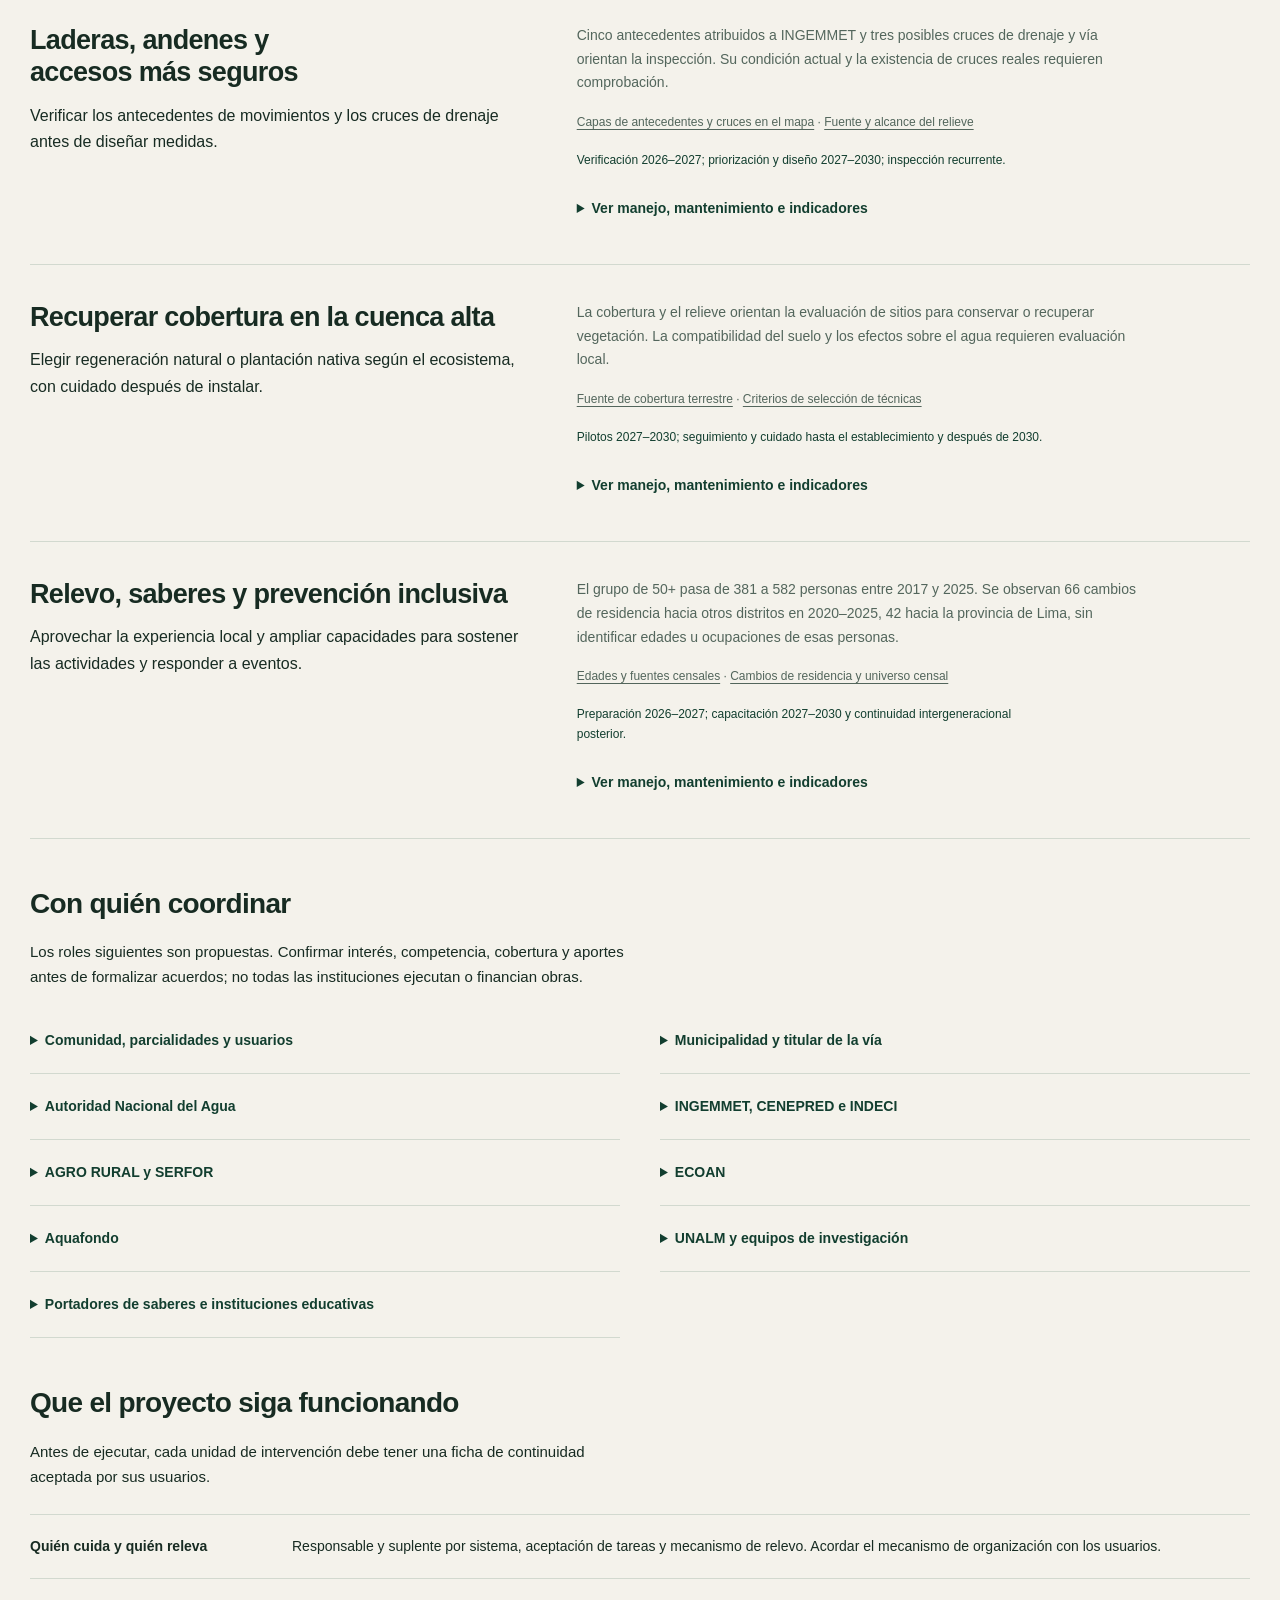
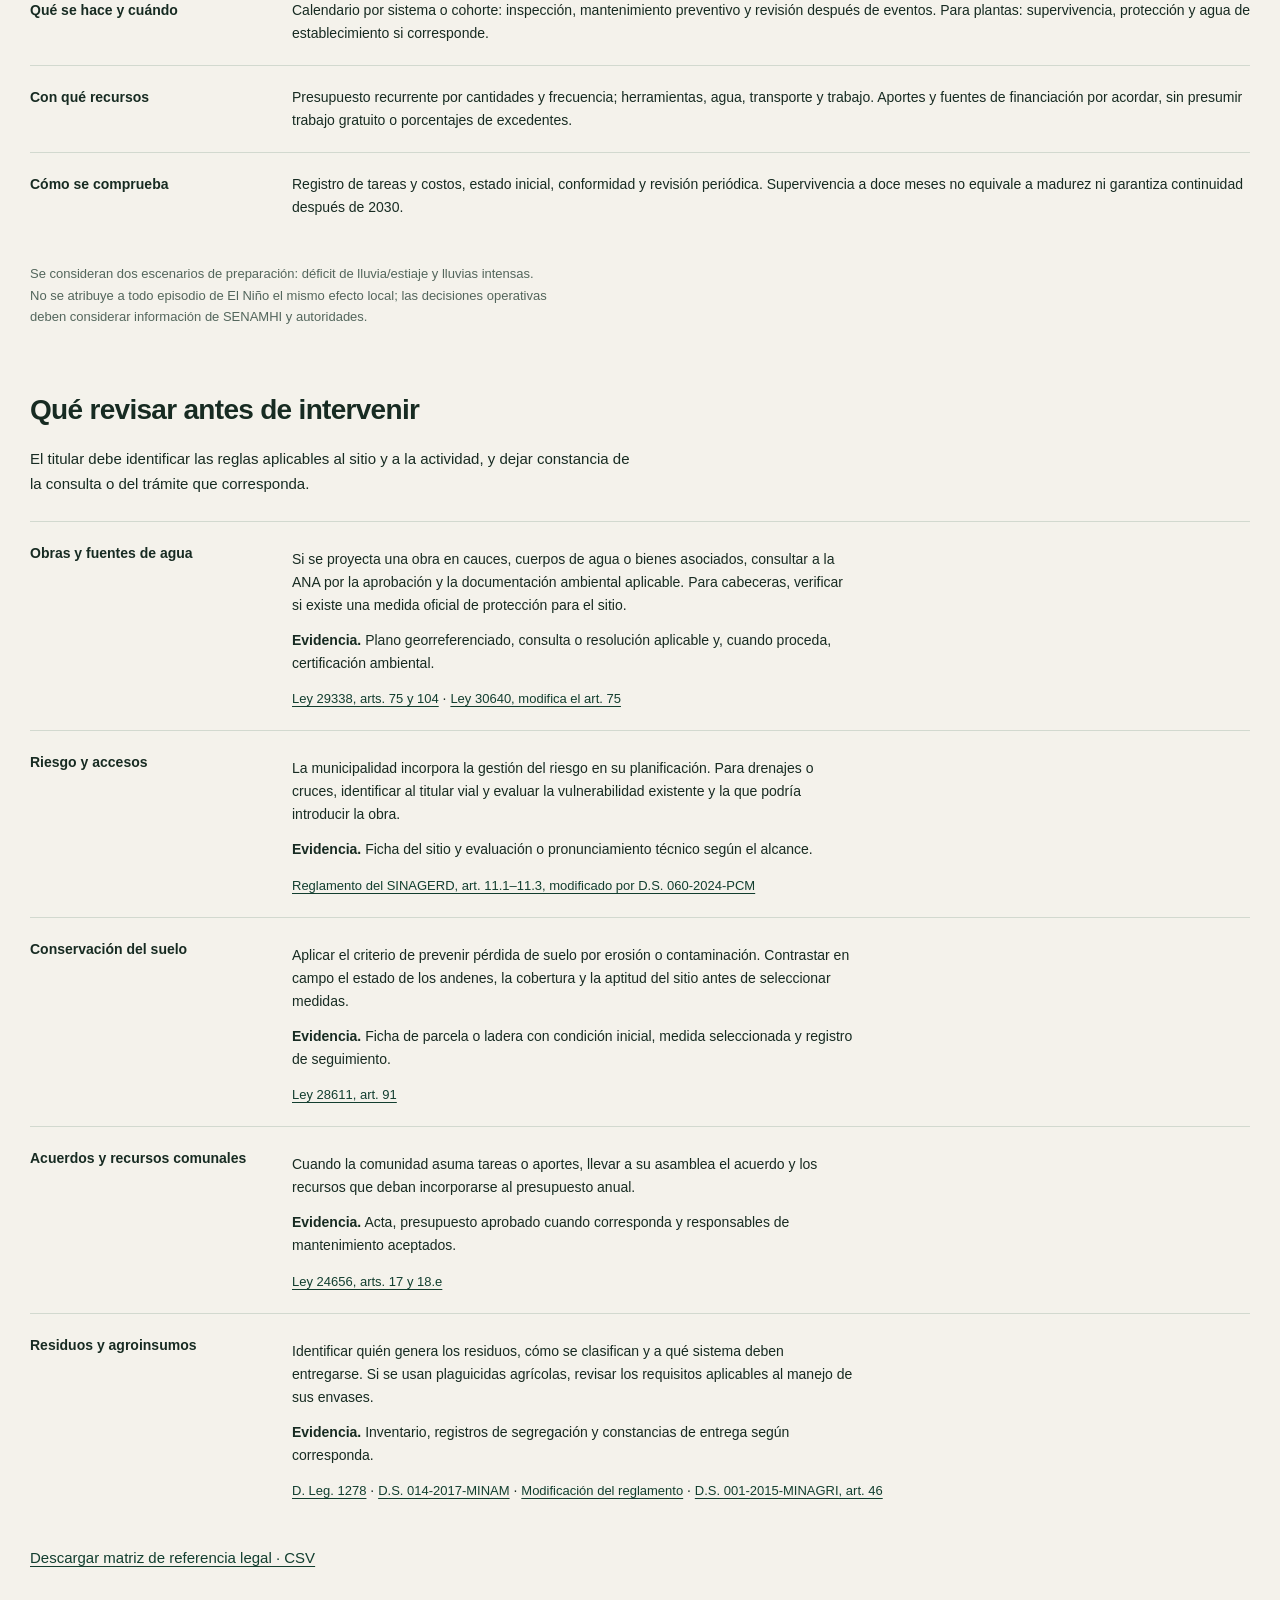
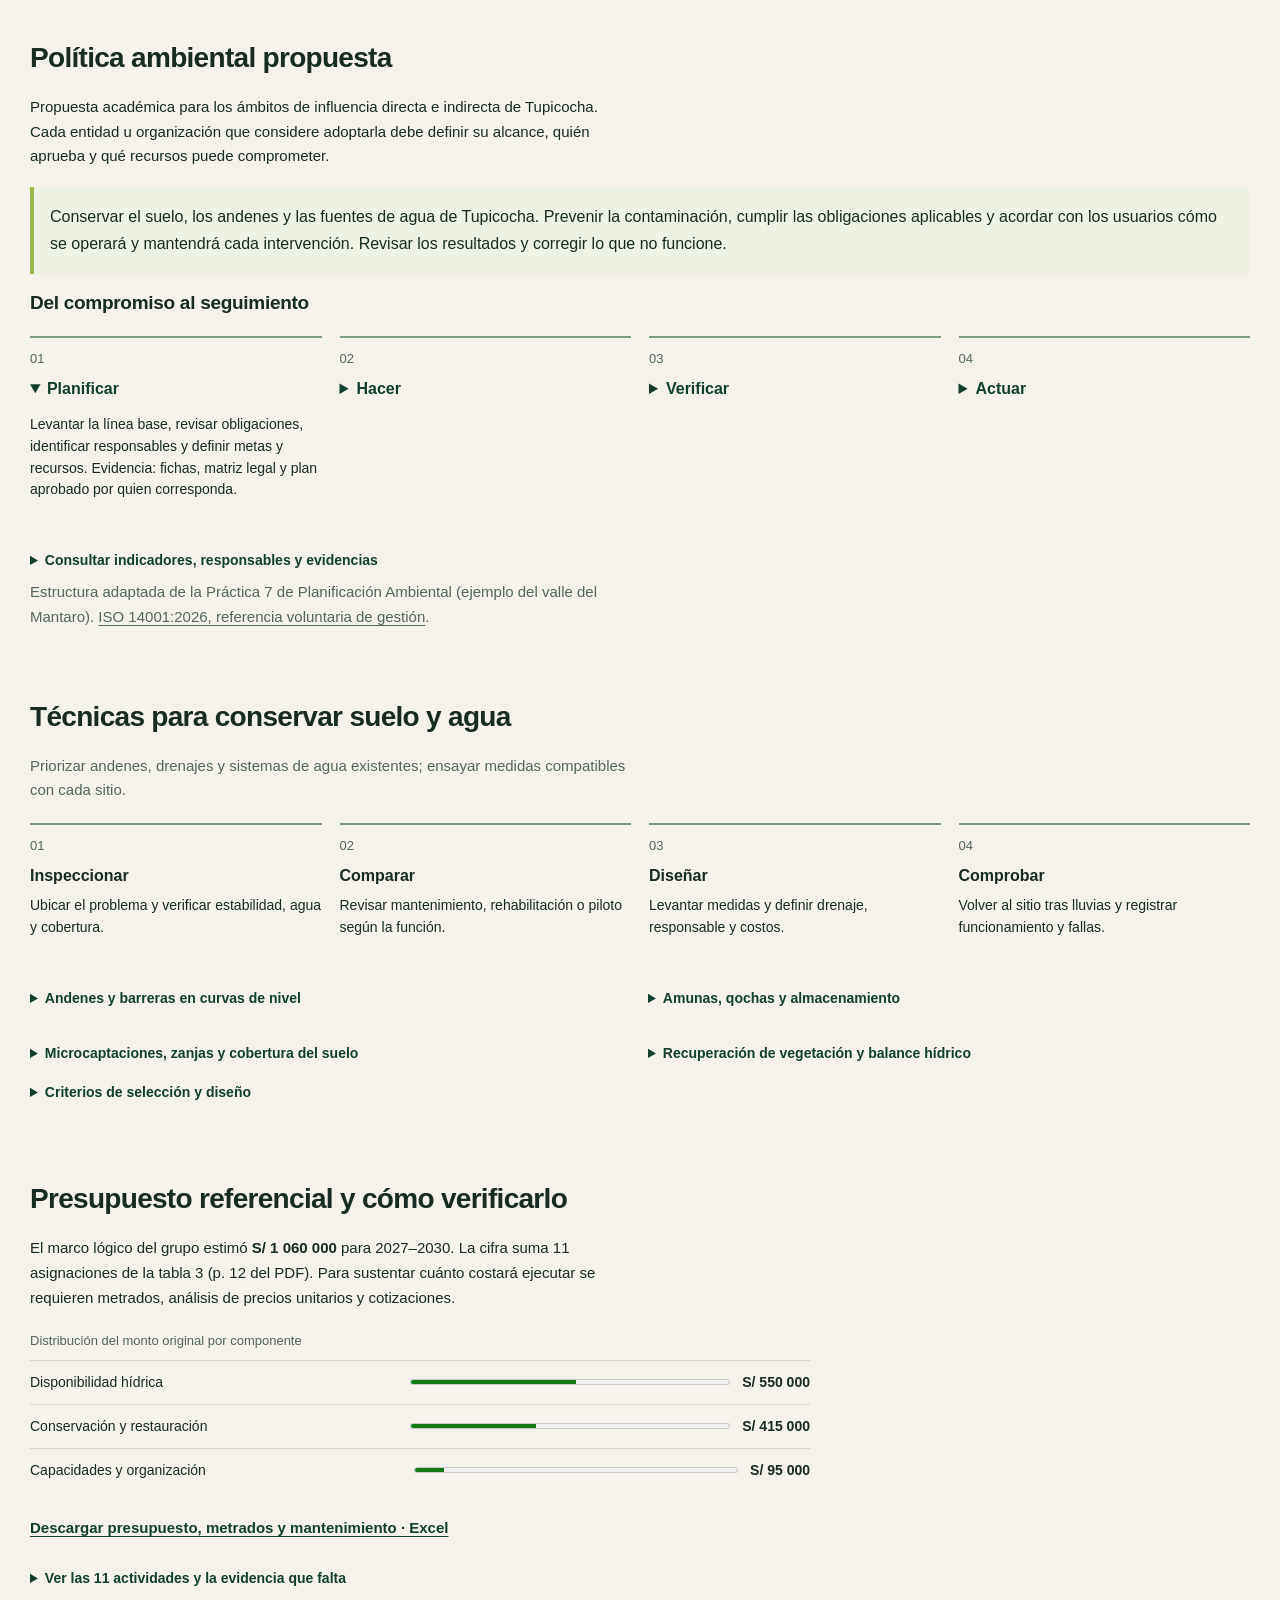
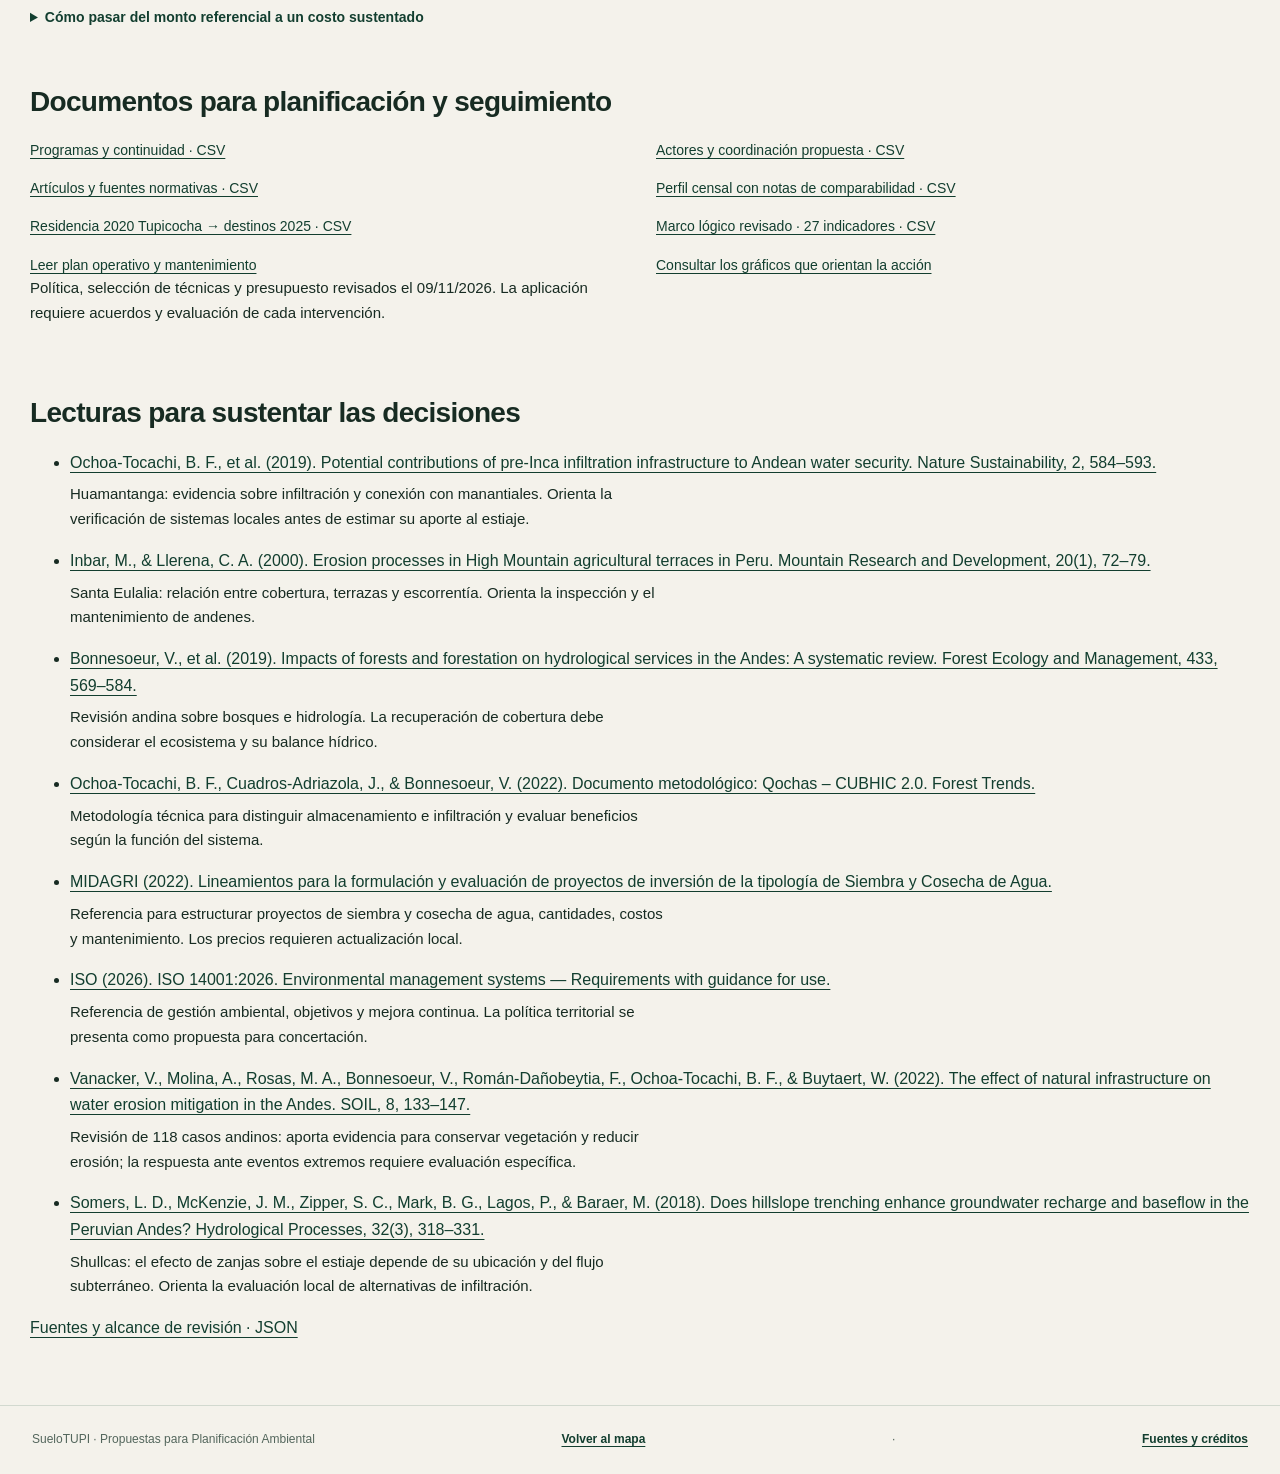
==== commit ce40e54d: "Mejora Territorio y cultura y sustenta las propuestas de Acción" ====
--- a/accion.html
+++ b/accion.html
@@ -1,10 +1,77 @@
-<!doctype html><html lang="es"><head><link rel="icon" href="data:,"><meta charset="utf-8"><meta name="viewport" content="width=device-width,initial-scale=1"><title>SueloTUPI · Acción territorial</title><meta name="description" content="Propuestas de manejo, actores, mantenimiento e indicadores para Tupicocha."><link rel="stylesheet" href="territorio.css?v=20261106p2"><link rel="stylesheet" href="accion.css?v=20261106p2"></head><body><a class="skip-link" href="#contenido">Ir a las propuestas</a><header class="site-header"><a class="site-brand" href="index.html"><span class="brand-monogram">ST</span><span>Suelo<b>TUPI</b></span></a><nav class="site-nav" aria-label="Navegación principal"><a href="index.html">Mapa</a><a href="dashboard.html">Datos</a><a href="territorio.html">Territorio y cultura</a><a href="accion.html" aria-current="page">Acción</a></nav></header><main id="contenido" class="action-shell"><section class="action-intro"><h1>Del diagnóstico a la acción.</h1><p>Prioridades para la seguridad hídrica de la AID y la AII, la conservación del suelo y la continuidad de las actividades comunales.</p><p class="action-status">Propuestas para concertación y evaluación técnica · horizonte 2027–2030.</p><nav class="action-index" aria-label="En esta sección"><a href="#programas">Programas</a><a href="#actores">Actores</a><a href="#continuidad">Mantenimiento</a><a href="#normas">Sustento legal</a><a href="#politica">Política ambiental</a><a href="#tecnicas">Técnicas</a><a href="#presupuesto">Presupuesto</a></nav></section>
-<section class="action-section" id="seguridad-hidrica"><h2>Seguridad hídrica: de la cabecera al pueblo</h2><p>Articular el cuidado de fuentes y ecosistemas de cabecera con canales, reservorios, parcelas y abastecimiento del casco urbano. Evaluar cantidad, continuidad y calidad del agua según su uso, junto con exposición a sequías y lluvias intensas.</p><p>La prioridad es verificar cómo se conectan estos elementos y acordar su mantenimiento en la AID y la AII. Las estructuras exteriores aportan contexto para investigar transferencias y coordinación con otros usuarios; su conexión con el sistema local aún debe comprobarse.</p></section><section id="programas" aria-label="Programas de acción"><article class="programme" id="programa-agua"><div class="programme-heading"><h2>Agua para el estiaje</h2><p>Conservar y rehabilitar los sistemas que funcionen antes de proponer nuevas estructuras.</p></div><div class="programme-content"><p class="evidence-reading">Diez trazos de canales/amunas y 21 depósitos dentro de AII, interpretados visualmente; 16 depósitos exteriores se conservan como contexto. Se requiere comprobar función, conexión, estado y usuarios; el censo de agua doméstica no mide riego.</p><p class="horizon">Preparación 2026–2027; intervenciones justificadas 2027–2030 y mantenimiento posterior.</p><details class="programme-details"><summary>Ver manejo, mantenimiento e indicadores</summary><h3>Propuesta de manejo</h3><p>Inventariar captaciones, tramos, depósitos y puntos de uso; priorizar reparación sustentada, pérdidas y mantenimiento. Evaluar alternativas de almacenamiento e infiltración según suelo, geología y demanda.</p><h3>Antes de intervenir</h3><p>Ficha por sistema, balance de oferta y demanda de agua, acuerdo de usuarios, diseño y autorizaciones pertinentes.</p><h3>Cuidado y continuidad</h3><p>Usuarios y responsables acordados por sistema: limpieza e inspección antes de lluvias; revisión de entradas, salidas, sedimentos y revestimiento. Registrar tareas, costos y fallas, con revisión después de eventos.</p><h3>Qué se medirá</h3><p>Longitud operativa verificada, unidades con mantenimiento registrado y continuidad de servicio medida en el universo acordado. Separar agua domiciliaria, riego e infiltración.</p><p class="action-reference">Marco lógico: A1.1, A1.2, A1.3, A1.4</p><details class="metric-details"><summary>Indicadores y fórmulas del marco</summary><dl><div><dt>Cobertura de inventario por tipo</dt><dd>100 × estructuras verificadas / padrón validado del mismo tipo; si no hay padrón, informar conteo sin porcentaje · % y conteos por tipo separados</dd></div><div><dt>Estructuras nuevas operativas con conformidad</dt><dd>Conteo por tipo con diseño, autorizaciones pertinentes, recepción y prueba · unidades por tipo</dd></div><div><dt>Estructuras deterioradas rehabilitadas</dt><dd>100 × estructuras inicialmente deterioradas/colmatadas rehabilitadas con conformidad / total de estructuras identificadas inicialmente deterioradas/colmatadas del mismo tipo · % por tipo</dd></div><div><dt>Cumplimiento de mantenimiento de estructuras y drenajes</dt><dd>100 × unidades mantenidas conformes / unidades del padrón de estructuras hídricas y drenajes críticos; calcular por tipo sin limitar al subconjunto programado · % por tipo</dd></div></dl></details><p class="action-reference">Actores para coordinar: <a href="#actor-comunidad">Comunidad, parcialidades y usuarios</a>, <a href="#actor-ana">Autoridad Nacional del Agua</a>, <a href="#actor-aquafondo">Aquafondo</a>, <a href="#actor-agro">AGRO RURAL y SERFOR</a>, <a href="#actor-unalm">UNALM y equipos de investigación</a>, <a href="#actor-municipalidad">Municipalidad y titular de la vía</a></p></details></div></article><article class="programme" id="programa-suelo"><div class="programme-heading"><h2>Laderas, andenes y accesos más seguros</h2><p>Verificar los antecedentes de movimientos y los cruces de drenaje antes de diseñar medidas.</p></div><div class="programme-content"><p class="evidence-reading">Cinco antecedentes atribuidos a INGEMMET y tres posibles cruces de drenaje y vía orientan la inspección. Su condición actual y la existencia de cruces reales requieren comprobación.</p><p class="horizon">Verificación 2026–2027; priorización y diseño 2027–2030; inspección recurrente.</p><details class="programme-details"><summary>Ver manejo, mantenimiento e indicadores</summary><h3>Propuesta de manejo</h3><p>Recuperar fichas y fechas de los antecedentes; inspeccionar laderas y andenes, obstrucciones y contactos reales. Evaluar conservación de andenes y drenajes y, donde corresponda, diseño geotécnico/hidráulico de soluciones.</p><h3>Antes de intervenir</h3><p>Diagnóstico del sitio y receptores, validación de que el cruce existe y revisión del titular de la vía. No dimensionar obras ni declarar zonas seguras a partir de puntos o pendiente.</p><h3>Cuidado y continuidad</h3><p>Custodios de andenes y titular vial por identificar y acordar: revisar muros y drenajes antes de lluvias y tras eventos; retirar obstrucciones de forma segura según indicación técnica; registrar cambios y cierres.</p><h3>Qué se medirá</h3><p>Sitios con ficha verificable, superficie/longitud de andenes intervenida con conformidad y mantenimiento efectuado. Comunicar obstrucciones; los umbrales de alerta requieren sustento y autoridad competente.</p><p class="action-reference">Marco lógico: A2.1, A2.3</p><details class="metric-details"><summary>Indicadores y fórmulas del marco</summary><dl><div><dt>Unidades críticas con ficha y revisión técnica</dt><dd>100 × unidades priorizadas con ficha/evaluación requerida / unidades del padrón priorizado · %</dd></div><div><dt>Andenes prioritarios rehabilitados</dt><dd>100 × unidades rehabilitadas conformes / unidades inventariadas priorizadas, con unidad definida · %</dd></div><div><dt>Obras ejecutadas con conformidad técnica</dt><dd>100 × obras ejecutadas con conformidad / obras ejecutadas incluidas · %</dd></div></dl></details><p class="action-reference">Actores para coordinar: <a href="#actor-municipalidad">Municipalidad y titular de la vía</a>, <a href="#actor-riesgo">INGEMMET, CENEPRED e INDECI</a>, <a href="#actor-comunidad">Comunidad, parcialidades y usuarios</a>, <a href="#actor-ana">Autoridad Nacional del Agua</a>, <a href="#actor-agro">AGRO RURAL y SERFOR</a>, <a href="#actor-unalm">UNALM y equipos de investigación</a></p></details></div></article><article class="programme" id="programa-cabecera"><div class="programme-heading"><h2>Recuperar cobertura en la cuenca alta</h2><p>Elegir regeneración natural o plantación nativa según el ecosistema, con cuidado después de instalar.</p></div><div class="programme-content"><p class="evidence-reading">La cobertura y el relieve orientan la evaluación de sitios para conservar o recuperar vegetación. La compatibilidad del suelo y los efectos sobre el agua requieren evaluación local.</p><p class="horizon">Pilotos 2027–2030; seguimiento y cuidado hasta el establecimiento y después de 2030.</p><details class="programme-details"><summary>Ver manejo, mantenimiento e indicadores</summary><h3>Propuesta de manejo</h3><p>Inventariar especies, suelo y presiones; comparar regeneración asistida y pilotos de plantación. Evaluar queñuas (Polylepis spp.) solo en sitios compatibles. Maguey y shutanco del marco requieren identificación y aptitud; no se asignan automáticamente a cabecera.</p><h3>Antes de intervenir</h3><p>Determinación botánica y procedencia, compatibilidad ecológica y geotécnica, fuente de agua si el establecimiento lo requiere, protección y acuerdo de cuidado. No sustituir pajonales o humedales conservados por árboles.</p><h3>Cuidado y continuidad</h3><p>Acordar cuidadores locales y suplentes con los usuarios: riego de establecimiento si procede, protección frente a ganado, inspección, registro de mortalidad y reposición como cohortes separadas. Presupuestar y asegurar continuidad antes de plantar.</p><h3>Qué se medirá</h3><p>Seguimiento propuesto a los 3, 6 y 12 meses y luego anual: supervivencia sobre cohorte original, causa de mortalidad, cobertura y costos. La edad de madurez se definirá por especie y objetivo; no se promete madurez en 2030.</p><p class="action-reference">Marco lógico: A2.2, A2.4</p><details class="metric-details"><summary>Indicadores y fórmulas del marco</summary><dl><div><dt>Supervivencia de cohorte original a 12 meses</dt><dd>100 × individuos originales vivos a 12 meses / individuos originales instalados; reportar no localizados y cobertura · % por especie/sitio/cohorte</dd></div><div><dt>Acuerdo de manejo con mapa y evaluación anual</dt><dd>Estado documental del acuerdo y conteo de evaluaciones realizadas · estado y evaluaciones separados</dd></div></dl></details><p class="action-reference">Actores para coordinar: <a href="#actor-comunidad">Comunidad, parcialidades y usuarios</a>, <a href="#actor-ecoan">ECOAN</a>, <a href="#actor-agro">AGRO RURAL y SERFOR</a>, <a href="#actor-unalm">UNALM y equipos de investigación</a>, <a href="#actor-ana">Autoridad Nacional del Agua</a></p></details></div></article><article class="programme" id="programa-comunidad"><div class="programme-heading"><h2>Relevo, saberes y prevención inclusiva</h2><p>Aprovechar la experiencia local y ampliar capacidades para sostener las actividades y responder a eventos.</p></div><div class="programme-content"><p class="evidence-reading">El grupo de 50+ pasa de 381 a 582 personas entre 2017 y 2025. Se observan 66 cambios de residencia hacia otros distritos en 2020–2025, 42 hacia la provincia de Lima, sin identificar edades u ocupaciones de esas personas.</p><p class="horizon">Preparación 2026–2027; capacitación 2027–2030 y continuidad intergeneracional posterior.</p><details class="programme-details"><summary>Ver manejo, mantenimiento e indicadores</summary><h3>Propuesta de manejo</h3><p>Organizar aprendizaje entre generaciones sobre agua, andenes y cuidado de plantas; tareas técnicas y productivas con participación voluntaria. Revisar rutas y comunicación accesible para personas con dificultades de movilidad y acordar ejercicios de preparación.</p><h3>Antes de intervenir</h3><p>Convocatoria inclusiva, intereses y disponibilidad de participantes; acuerdos de acceso, registro de prácticas y coordinación con autoridades. No presumir incapacidad por edad o escolaridad.</p><h3>Cuidado y continuidad</h3><p>Equipos locales con relevo de funciones y custodia compartida de registros; formación práctica recurrente, revisión de contactos y rendición periódica. El mecanismo de mantenimiento debe ser acordado por sus participantes.</p><h3>Qué se medirá</h3><p>Participantes únicos, competencias demostradas y actividades de educación documentadas; cumplimiento de tareas acordadas. Investigar edad y ocupación de migrantes antes de atribuir déficit laboral al éxodo juvenil.</p><p class="action-reference">Marco lógico: A3.1, A3.2, A3.3</p><details class="metric-details"><summary>Indicadores y fórmulas del marco</summary><dl><div><dt>Personas formadas sin duplicados</dt><dd>Conteo de participantes únicos con criterio de formación completada · personas</dd></div><div><dt>Competencia práctica demostrada</dt><dd>100 × evaluados que cumplen rúbrica / participantes evaluados · %</dd></div><div><dt>Campañas realizadas y documentadas</dt><dd>Conteo de campañas con plan y reporte · campañas/año</dd></div><div><dt>Mejora de aprendizaje entre pruebas</dt><dd>100 × evaluados con mejora según criterio / participantes con prueba inicial y final comparables · %</dd></div><div><dt>Mecanismo de mantenimiento y financiamiento acordado</dt><dd>Estado de acta, calendario, presupuesto y mecanismo evaluado; sin asumir fondos recaudados · estado documental</dd></div></dl></details><p class="action-reference">Actores para coordinar: <a href="#actor-comunidad">Comunidad, parcialidades y usuarios</a>, <a href="#actor-cultura">Portadores de saberes e instituciones educativas</a>, <a href="#actor-unalm">UNALM y equipos de investigación</a>, <a href="#actor-municipalidad">Municipalidad y titular de la vía</a>, <a href="#actor-riesgo">INGEMMET, CENEPRED e INDECI</a></p></details></div></article></section>
+<!doctype html><html lang="es"><head><link rel="icon" href="data:,"><meta charset="utf-8"><meta name="viewport" content="width=device-width,initial-scale=1"><title>SueloTUPI · Acción territorial</title><meta name="description" content="Propuestas de manejo, actores, mantenimiento e indicadores para Tupicocha."><link rel="stylesheet" href="territorio.css?v=20261106p2"><link rel="stylesheet" href="accion.css?v=20261109"></head><body><a class="skip-link" href="#contenido">Ir a las propuestas</a><header class="site-header"><a class="site-brand" href="index.html"><span class="brand-monogram">ST</span><span>Suelo<b>TUPI</b></span></a><nav class="site-nav" aria-label="Navegación principal"><a href="index.html">Mapa</a><a href="dashboard.html">Datos</a><a href="territorio.html">Territorio y cultura</a><a href="accion.html" aria-current="page">Acción</a></nav></header><main id="contenido" class="action-shell"><section class="action-intro"><h1>Del diagnóstico a la acción.</h1><p>Prioridades para la seguridad hídrica de la AID y la AII, la conservación del suelo y la continuidad de las actividades comunales.</p><p class="action-status">Propuestas para concertación y evaluación técnica · horizonte 2027–2030.</p><nav class="action-index" aria-label="En esta sección"><a href="#programas">Programas</a><a href="#actores">Actores</a><a href="#continuidad">Mantenimiento</a><a href="#normas">Sustento legal</a><a href="#politica">Política ambiental</a><a href="#tecnicas">Técnicas</a><a href="#presupuesto">Presupuesto</a></nav><figure class="action-hero">
+  <img src="assets/accion-cabecera-ilustracion.webp" width="1536" height="1024" fetchpriority="high" alt="Ilustración de una cabecera andina con qocha y canal de infiltración, andenes, viviendas y dos personas que registran observaciones de campo.">
+  <figcaption>De la cabecera al pueblo. Ilustración conceptual generada con IA para mostrar dónde se podrían conservar fuentes, cuidar andenes y hacer seguimiento.</figcaption>
+</figure></section>
+<section class="action-section" id="seguridad-hidrica"><h2>Seguridad hídrica: de la cabecera al pueblo</h2><p>Articular el cuidado de fuentes y ecosistemas de cabecera con canales, reservorios, parcelas y abastecimiento del casco urbano. Evaluar cantidad, continuidad y calidad del agua según su uso, junto con exposición a sequías y lluvias intensas.</p><p>La prioridad es verificar cómo se conectan estos elementos y acordar su mantenimiento en la AID y la AII. Las estructuras exteriores aportan contexto para investigar transferencias y coordinación con otros usuarios; su conexión con el sistema local aún debe comprobarse.</p></section><section id="programas" aria-label="Programas de acción"><article class="programme" id="programa-agua"><div class="programme-heading"><h2>Agua para el estiaje</h2><p>Conservar y rehabilitar los sistemas que funcionen antes de proponer nuevas estructuras.</p></div><div class="programme-content"><p class="evidence-reading">Diez trazos de canales/amunas y 21 depósitos dentro de AII, interpretados visualmente; 16 depósitos exteriores se conservan como contexto. Se requiere comprobar función, conexión, estado y usuarios; el censo de agua doméstica no mide riego.</p><p class="source-inline"><a href="fuentes.html#inventario">Método y fecha del inventario</a> · <a href="territorio.html#reservorios">Casos documentados de qochas y reservorios</a></p><p class="horizon">Preparación 2026–2027; intervenciones justificadas 2027–2030 y mantenimiento posterior.</p><details class="programme-details"><summary>Ver manejo, mantenimiento e indicadores</summary><h3>Propuesta de manejo</h3><p>Inventariar captaciones, tramos, depósitos y puntos de uso; priorizar reparación sustentada, pérdidas y mantenimiento. Evaluar alternativas de almacenamiento e infiltración según suelo, geología y demanda.</p><h3>Antes de intervenir</h3><p>Ficha por sistema, balance de oferta y demanda de agua, acuerdo de usuarios, diseño y autorizaciones pertinentes.</p><h3>Cuidado y continuidad</h3><p>Usuarios y responsables acordados por sistema: limpieza e inspección antes de lluvias; revisión de entradas, salidas, sedimentos y revestimiento. Registrar tareas, costos y fallas, con revisión después de eventos.</p><h3>Qué se medirá</h3><p>Longitud operativa verificada, unidades con mantenimiento registrado y continuidad de servicio medida en el universo acordado. Separar agua domiciliaria, riego e infiltración.</p><p class="action-reference">Marco lógico: A1.1, A1.2, A1.3, A1.4</p><details class="metric-details"><summary>Indicadores y fórmulas del marco</summary><dl><div><dt>Cobertura de inventario por tipo</dt><dd>100 × estructuras verificadas / padrón validado del mismo tipo; si no hay padrón, informar conteo sin porcentaje · % y conteos por tipo separados</dd></div><div><dt>Estructuras nuevas operativas con conformidad</dt><dd>Conteo por tipo con diseño, autorizaciones pertinentes, recepción y prueba · unidades por tipo</dd></div><div><dt>Estructuras deterioradas rehabilitadas</dt><dd>100 × estructuras inicialmente deterioradas/colmatadas rehabilitadas con conformidad / total de estructuras identificadas inicialmente deterioradas/colmatadas del mismo tipo · % por tipo</dd></div><div><dt>Cumplimiento de mantenimiento de estructuras y drenajes</dt><dd>100 × unidades mantenidas conformes / unidades del padrón de estructuras hídricas y drenajes críticos; calcular por tipo sin limitar al subconjunto programado · % por tipo</dd></div></dl></details><p class="action-reference">Actores para coordinar: <a href="#actor-comunidad">Comunidad, parcialidades y usuarios</a>, <a href="#actor-ana">Autoridad Nacional del Agua</a>, <a href="#actor-aquafondo">Aquafondo</a>, <a href="#actor-agro">AGRO RURAL y SERFOR</a>, <a href="#actor-unalm">UNALM y equipos de investigación</a>, <a href="#actor-municipalidad">Municipalidad y titular de la vía</a></p></details></div></article><article class="programme" id="programa-suelo"><div class="programme-heading"><h2>Laderas, andenes y accesos más seguros</h2><p>Verificar los antecedentes de movimientos y los cruces de drenaje antes de diseñar medidas.</p></div><div class="programme-content"><p class="evidence-reading">Cinco antecedentes atribuidos a INGEMMET y tres posibles cruces de drenaje y vía orientan la inspección. Su condición actual y la existencia de cruces reales requieren comprobación.</p><p class="source-inline"><a href="index.html">Capas de antecedentes y cruces en el mapa</a> · <a href="fuentes.html#relieve">Fuente y alcance del relieve</a></p><p class="horizon">Verificación 2026–2027; priorización y diseño 2027–2030; inspección recurrente.</p><details class="programme-details"><summary>Ver manejo, mantenimiento e indicadores</summary><h3>Propuesta de manejo</h3><p>Recuperar fichas y fechas de los antecedentes; inspeccionar laderas y andenes, obstrucciones y contactos reales. Evaluar conservación de andenes y drenajes y, donde corresponda, diseño geotécnico/hidráulico de soluciones.</p><h3>Antes de intervenir</h3><p>Diagnóstico del sitio y receptores, validación de que el cruce existe y revisión del titular de la vía. No dimensionar obras ni declarar zonas seguras a partir de puntos o pendiente.</p><h3>Cuidado y continuidad</h3><p>Custodios de andenes y titular vial por identificar y acordar: revisar muros y drenajes antes de lluvias y tras eventos; retirar obstrucciones de forma segura según indicación técnica; registrar cambios y cierres.</p><h3>Qué se medirá</h3><p>Sitios con ficha verificable, superficie/longitud de andenes intervenida con conformidad y mantenimiento efectuado. Comunicar obstrucciones; los umbrales de alerta requieren sustento y autoridad competente.</p><p class="action-reference">Marco lógico: A2.1, A2.3</p><details class="metric-details"><summary>Indicadores y fórmulas del marco</summary><dl><div><dt>Unidades críticas con ficha y revisión técnica</dt><dd>100 × unidades priorizadas con ficha/evaluación requerida / unidades del padrón priorizado · %</dd></div><div><dt>Andenes prioritarios rehabilitados</dt><dd>100 × unidades rehabilitadas conformes / unidades inventariadas priorizadas, con unidad definida · %</dd></div><div><dt>Obras ejecutadas con conformidad técnica</dt><dd>100 × obras ejecutadas con conformidad / obras ejecutadas incluidas · %</dd></div></dl></details><p class="action-reference">Actores para coordinar: <a href="#actor-municipalidad">Municipalidad y titular de la vía</a>, <a href="#actor-riesgo">INGEMMET, CENEPRED e INDECI</a>, <a href="#actor-comunidad">Comunidad, parcialidades y usuarios</a>, <a href="#actor-ana">Autoridad Nacional del Agua</a>, <a href="#actor-agro">AGRO RURAL y SERFOR</a>, <a href="#actor-unalm">UNALM y equipos de investigación</a></p></details></div></article><article class="programme" id="programa-cabecera"><div class="programme-heading"><h2>Recuperar cobertura en la cuenca alta</h2><p>Elegir regeneración natural o plantación nativa según el ecosistema, con cuidado después de instalar.</p></div><div class="programme-content"><p class="evidence-reading">La cobertura y el relieve orientan la evaluación de sitios para conservar o recuperar vegetación. La compatibilidad del suelo y los efectos sobre el agua requieren evaluación local.</p><p class="source-inline"><a href="fuentes.html#mapbiomas">Fuente de cobertura terrestre</a> · <a href="#tecnicas">Criterios de selección de técnicas</a></p><p class="horizon">Pilotos 2027–2030; seguimiento y cuidado hasta el establecimiento y después de 2030.</p><details class="programme-details"><summary>Ver manejo, mantenimiento e indicadores</summary><h3>Propuesta de manejo</h3><p>Inventariar especies, suelo y presiones; comparar regeneración asistida y pilotos de plantación. Evaluar queñuas (Polylepis spp.) solo en sitios compatibles. Maguey y shutanco del marco requieren identificación y aptitud; no se asignan automáticamente a cabecera.</p><h3>Antes de intervenir</h3><p>Determinación botánica y procedencia, compatibilidad ecológica y geotécnica, fuente de agua si el establecimiento lo requiere, protección y acuerdo de cuidado. No sustituir pajonales o humedales conservados por árboles.</p><h3>Cuidado y continuidad</h3><p>Acordar cuidadores locales y suplentes con los usuarios: riego de establecimiento si procede, protección frente a ganado, inspección, registro de mortalidad y reposición como cohortes separadas. Presupuestar y asegurar continuidad antes de plantar.</p><h3>Qué se medirá</h3><p>Seguimiento propuesto a los 3, 6 y 12 meses y luego anual: supervivencia sobre cohorte original, causa de mortalidad, cobertura y costos. La edad de madurez se definirá por especie y objetivo; no se promete madurez en 2030.</p><p class="action-reference">Marco lógico: A2.2, A2.4</p><details class="metric-details"><summary>Indicadores y fórmulas del marco</summary><dl><div><dt>Supervivencia de cohorte original a 12 meses</dt><dd>100 × individuos originales vivos a 12 meses / individuos originales instalados; reportar no localizados y cobertura · % por especie/sitio/cohorte</dd></div><div><dt>Acuerdo de manejo con mapa y evaluación anual</dt><dd>Estado documental del acuerdo y conteo de evaluaciones realizadas · estado y evaluaciones separados</dd></div></dl></details><p class="action-reference">Actores para coordinar: <a href="#actor-comunidad">Comunidad, parcialidades y usuarios</a>, <a href="#actor-ecoan">ECOAN</a>, <a href="#actor-agro">AGRO RURAL y SERFOR</a>, <a href="#actor-unalm">UNALM y equipos de investigación</a>, <a href="#actor-ana">Autoridad Nacional del Agua</a></p></details></div></article><article class="programme" id="programa-comunidad"><div class="programme-heading"><h2>Relevo, saberes y prevención inclusiva</h2><p>Aprovechar la experiencia local y ampliar capacidades para sostener las actividades y responder a eventos.</p></div><div class="programme-content"><p class="evidence-reading">El grupo de 50+ pasa de 381 a 582 personas entre 2017 y 2025. Se observan 66 cambios de residencia hacia otros distritos en 2020–2025, 42 hacia la provincia de Lima, sin identificar edades u ocupaciones de esas personas.</p><p class="source-inline"><a href="dashboard.html#socialTitle">Edades y fuentes censales</a> · <a href="dashboard.html#migrationTitle">Cambios de residencia y universo censal</a></p><p class="horizon">Preparación 2026–2027; capacitación 2027–2030 y continuidad intergeneracional posterior.</p><details class="programme-details"><summary>Ver manejo, mantenimiento e indicadores</summary><h3>Propuesta de manejo</h3><p>Organizar aprendizaje entre generaciones sobre agua, andenes y cuidado de plantas; tareas técnicas y productivas con participación voluntaria. Revisar rutas y comunicación accesible para personas con dificultades de movilidad y acordar ejercicios de preparación.</p><h3>Antes de intervenir</h3><p>Convocatoria inclusiva, intereses y disponibilidad de participantes; acuerdos de acceso, registro de prácticas y coordinación con autoridades. No presumir incapacidad por edad o escolaridad.</p><h3>Cuidado y continuidad</h3><p>Equipos locales con relevo de funciones y custodia compartida de registros; formación práctica recurrente, revisión de contactos y rendición periódica. El mecanismo de mantenimiento debe ser acordado por sus participantes.</p><h3>Qué se medirá</h3><p>Participantes únicos, competencias demostradas y actividades de educación documentadas; cumplimiento de tareas acordadas. Investigar edad y ocupación de migrantes antes de atribuir déficit laboral al éxodo juvenil.</p><p class="action-reference">Marco lógico: A3.1, A3.2, A3.3</p><details class="metric-details"><summary>Indicadores y fórmulas del marco</summary><dl><div><dt>Personas formadas sin duplicados</dt><dd>Conteo de participantes únicos con criterio de formación completada · personas</dd></div><div><dt>Competencia práctica demostrada</dt><dd>100 × evaluados que cumplen rúbrica / participantes evaluados · %</dd></div><div><dt>Campañas realizadas y documentadas</dt><dd>Conteo de campañas con plan y reporte · campañas/año</dd></div><div><dt>Mejora de aprendizaje entre pruebas</dt><dd>100 × evaluados con mejora según criterio / participantes con prueba inicial y final comparables · %</dd></div><div><dt>Mecanismo de mantenimiento y financiamiento acordado</dt><dd>Estado de acta, calendario, presupuesto y mecanismo evaluado; sin asumir fondos recaudados · estado documental</dd></div></dl></details><p class="action-reference">Actores para coordinar: <a href="#actor-comunidad">Comunidad, parcialidades y usuarios</a>, <a href="#actor-cultura">Portadores de saberes e instituciones educativas</a>, <a href="#actor-unalm">UNALM y equipos de investigación</a>, <a href="#actor-municipalidad">Municipalidad y titular de la vía</a>, <a href="#actor-riesgo">INGEMMET, CENEPRED e INDECI</a></p></details></div></article></section>
 <section id="actores" class="action-section"><h2>Con quién coordinar</h2><p>Los roles siguientes son propuestas. Confirmar interés, competencia, cobertura y aportes antes de formalizar acuerdos; no todas las instituciones ejecutan o financian obras.</p><div class="actors-grid"><details class="actor" id="actor-comunidad"><summary>Comunidad, parcialidades y usuarios</summary><p>Deliberar sobre sitios y prioridades; acordar custodios, suplentes y tareas de mantenimiento con los usuarios de cada sistema.</p><p><strong>Instrumento propuesto:</strong> Acta, padrón de usuarios y calendario aceptado; identificar organizaciones de riego y productores existentes.</p><p class="source-inline">Autonomía y organización comunal: Ley 24656. Participación específica propuesta. <a href="https://cdn.www.gob.pe/uploads/document/file/1395361/Ley%20General%20de%20Comunidades%20Campesinas.pdf" target="_blank" rel="noopener">Consultar referencia</a>.</p></details><details class="actor" id="actor-municipalidad"><summary>Municipalidad y titular de la vía</summary><p>Articular prevención territorial, revisión de accesos y programación de mantenimiento. Identificar qué entidad tiene a cargo cada tramo vial.</p><p><strong>Instrumento propuesto:</strong> Plan de trabajo y presupuesto según competencias; coordinación provincial/regional cuando corresponda.</p><p class="source-inline">Gestión del riesgo en planificación local: reglamento SINAGERD, art. 11. <a href="https://busquedas.elperuano.pe/dispositivo/NL/2296148-1" target="_blank" rel="noopener">Consultar referencia</a>.</p></details><details class="actor" id="actor-ana"><summary>Autoridad Nacional del Agua</summary><p>Consultar la protección de fuentes y las gestiones aplicables a intervenciones en cauces y bienes asociados al agua.</p><p><strong>Instrumento propuesto:</strong> Consulta técnica y procedimientos que correspondan; el acuerdo comunal no reemplaza las autorizaciones aplicables.</p><p class="source-inline">Ley 29338, arts. 75 y104; art. 75 modificado por Ley 30640. <a href="https://busquedas.elperuano.pe/dispositivo/NL/330691-1" target="_blank" rel="noopener">Consultar referencia</a>.</p></details><details class="actor" id="actor-riesgo"><summary>INGEMMET, CENEPRED e INDECI</summary><p>Usar información de INGEMMET para contrastar antecedentes; solicitar orientación de CENEPRED en prevención/reducción y de INDECI en preparación/respuesta, según competencias.</p><p><strong>Instrumento propuesto:</strong> Solicitud de información y asistencia canalizada con el gobierno local; fichas de sitio y productos técnicos.</p><p class="source-inline">Competencias diferenciadas para información geológica, prevención y respuesta; coordinar con el gobierno local. <a href="https://busquedas.elperuano.pe/dispositivo/NL/2296148-1" target="_blank" rel="noopener">Consultar referencia</a>.</p></details><details class="actor" id="actor-agro"><summary>AGRO RURAL y SERFOR</summary><p>Explorar asistencia sobre conservación productiva, andenes y restauración con vegetación adecuada al sitio.</p><p><strong>Instrumento propuesto:</strong> Consulta de programas y requisitos; verificar elegibilidad, ámbito, disponibilidad y soporte técnico.</p><p class="source-inline">Asistencia y elegibilidad de programas por consultar según el tipo de intervención. <a href="https://www.gob.pe/agrorural" target="_blank" rel="noopener">Consultar referencia</a>.</p></details><details class="actor" id="actor-ecoan"><summary>ECOAN</summary><p>Explorar cooperación para restauración de ecosistemas andinos, viverismo y seguimiento comunitario de especies nativas.</p><p><strong>Instrumento propuesto:</strong> Propuesta de cooperación con sitios, tareas, costos y seguimiento; confirmar interés y cobertura territorial.</p><p class="source-inline">Experiencia publicada en Acción Andina; la cooperación en Tupicocha requiere concertación. <a href="https://ecoanperu.org/accion-andina/" target="_blank" rel="noopener">Consultar referencia</a>.</p></details><details class="actor" id="actor-aquafondo"><summary>Aquafondo</summary><p>Explorar apoyo en conservación de fuentes, infraestructura natural y articulación de actores para el agua.</p><p><strong>Instrumento propuesto:</strong> Propuesta sustentada y evaluación de cooperación; no presumir financiamiento ni atribuir volúmenes de recarga.</p><p class="source-inline">La institución describe trabajo en las cuencas Chillón, Rímac y Lurín; participación local por coordinar. <a href="https://aquafondo.org.pe/programas-y-proyectos/siembra-de-agua-sbn/amunas/" target="_blank" rel="noopener">Consultar referencia</a>.</p></details><details class="actor" id="actor-unalm"><summary>UNALM y equipos de investigación</summary><p>Proponer asistencia en suelos, hidrología, identificación botánica, SIG y evaluación de resultados con aprendizaje local.</p><p><strong>Instrumento propuesto:</strong> Plan de investigación o extensión con autorización, productos, custodia de información y devolución de resultados.</p><p class="source-inline">Cooperación propuesta para investigación y extensión; requiere acuerdo institucional. <a href="https://www.lamolina.edu.pe/" target="_blank" rel="noopener">Consultar referencia</a>.</p></details><details class="actor" id="actor-cultura"><summary>Portadores de saberes e instituciones educativas</summary><p>Diseñar aprendizaje intergeneracional, registro consentido de prácticas y actividades inclusivas con mujeres, jóvenes y personas mayores.</p><p><strong>Instrumento propuesto:</strong> Acuerdos de participación y uso de registros; coordinación con Cultura y educación cuando sea pertinente.</p><p class="source-inline">Participación voluntaria de portadores, con reconocimiento y uso consentido de sus conocimientos. <a href="https://www.gob.pe/institucion/cultura/normas-legales/391137-rvm-n-236-2019-vmpcic-mc" target="_blank" rel="noopener">Consultar referencia</a>.</p></details></div></section>
 <section id="continuidad" class="action-section"><h2>Que el proyecto siga funcionando</h2><p>Antes de ejecutar, cada unidad de intervención debe tener una ficha de continuidad aceptada por sus usuarios.</p><dl class="continuity-list"><div><dt>Quién cuida y quién releva</dt><dd>Responsable y suplente por sistema, aceptación de tareas y mecanismo de relevo. Acordar el mecanismo de organización con los usuarios.</dd></div><div><dt>Qué se hace y cuándo</dt><dd>Calendario por sistema o cohorte: inspección, mantenimiento preventivo y revisión después de eventos. Para plantas: supervivencia, protección y agua de establecimiento si corresponde.</dd></div><div><dt>Con qué recursos</dt><dd>Presupuesto recurrente por cantidades y frecuencia; herramientas, agua, transporte y trabajo. Aportes y fuentes de financiación por acordar, sin presumir trabajo gratuito o porcentajes de excedentes.</dd></div><div><dt>Cómo se comprueba</dt><dd>Registro de tareas y costos, estado inicial, conformidad y revisión periódica. Supervivencia a doce meses no equivale a madurez ni garantiza continuidad después de 2030.</dd></div></dl><p class="scenario-note">Se consideran dos escenarios de preparación: déficit de lluvia/estiaje y lluvias intensas. No se atribuye a todo episodio de El Niño el mismo efecto local; las decisiones operativas deben considerar información de SENAMHI y autoridades.</p></section>
-<section id="normas" class="action-section"><h2>Normas que encuadran las propuestas</h2><dl class="legal-list"><div><dt>Reglamento SINAGERD · art. 11.1–11.3</dt><dd><strong>Prevención territorial</strong><p>Integrar gestión del riesgo en planificación local y evaluar la vulnerabilidad de proyectos y la que podrían generar. D.S. 048-2011-PCM, texto modificado por D.S. 060-2024-PCM.</p><a href="https://busquedas.elperuano.pe/dispositivo/NL/2296148-1" target="_blank" rel="noopener">Fuente normativa</a></dd></div><div><dt>Ley 29338 · arts. 75 y104</dt><dd><strong>Fuentes y obras hidráulicas</strong><p>Protección de fuentes y ecosistemas asociados; aprobación de obras en cauces y bienes asociados según corresponda. Art.75 modificado por Ley 30640: la AII del estudio no declara por sí misma una cabecera intangible.</p><a href="https://busquedas.elperuano.pe/dispositivo/NL/330691-1" target="_blank" rel="noopener">Fuente normativa</a></dd></div><div><dt>Ley 28611 · art. 91</dt><dd><strong>Conservación del suelo</strong><p>Promover uso sostenible del suelo y prevenir o reducir pérdida y deterioro por erosión o contaminación; sustenta el enfoque de conservación, no una aptitud de cultivo derivada de MapBiomas.</p><a href="https://spij.minjus.gob.pe/Normas/textos/151005T.pdf" target="_blank" rel="noopener">Fuente normativa</a></dd></div><div><dt>Ley 24656 · arts. 17 y18.e</dt><dd><strong>Decisiones y presupuesto comunal</strong><p>La Asamblea General es órgano supremo y aprueba el presupuesto anual. El calendario, los responsables y los aportes se acuerdan con las organizaciones y usuarios correspondientes.</p><a href="https://cdn.www.gob.pe/uploads/document/file/1395361/Ley%20General%20de%20Comunidades%20Campesinas.pdf" target="_blank" rel="noopener">Fuente normativa</a></dd></div></dl><p class="source-inline"><a href="https://sinia.minam.gob.pe/normas/ley-que-modifica-ley-29338-ley-recursos-hidricos-mediante" target="_blank" rel="noopener">Ley 30640: modificación del art. 75</a>. La formulación final requiere revisar las disposiciones y gestiones aplicables al sitio; no se ha identificado una ordenanza local que apruebe esta cartera.</p></section>
-<section class="action-section planning-update" id="politica"><h2>Política ambiental propuesta</h2><p class="chapter-intro">Conservar suelo, agua y saberes; convertir los compromisos en seguimiento.</p><details class="programme-details"><summary>Leer la propuesta y cómo aplicarla</summary><p><strong>Propuesta para consulta y concertación.</strong> Su adopción requiere decisión y compromiso de los usuarios y las entidades competentes.</p><blockquote>Para contribuir a la seguridad hídrica de la AID y la AII de San Andrés de Tupicocha se propone conservar el suelo, los andenes y las fuentes de agua, respetando los ecosistemas de cabecera, el patrimonio cultural y los saberes de sus portadores. La política plantea prevenir y controlar la contaminación asociada al manejo del agua, las actividades agrícolas y las intervenciones de conservación; cumplir la legislación ambiental aplicable y los acuerdos válidamente asumidos; y mejorar continuamente el desempeño ambiental mediante objetivos medibles, seguimiento y corrección de las acciones. Se promueve participación informada e inclusiva, coordinación con las autoridades competentes y decisiones basadas en evidencia. Cada intervención deberá prever cuidado, recursos y responsables que acepten su cuidado durante su vida útil. La política se comunicará a los interesados y se revisará periódicamente con resultados verificables.</blockquote><p>Para aplicarla, definir la entidad que la adopta y su alcance, consultar a usuarios y portadores de saberes, acordar responsabilidades y recursos, aprobarla y comunicarla. Revisar sus resultados anualmente y después de eventos relevantes.</p><div class="planning-table"><table><thead><tr><th>Compromiso</th><th>Medida y evidencia</th></tr></thead><tbody><tr><td data-label="Compromiso">Proteger suelo y agua</td><td data-label="Medida y evidencia">Verificar sistemas hídricos, andenes y drenajes; priorizar mantenimiento antes de nuevas obras. Fichas, registro de funcionamiento, conformidad y mantenimiento.</td></tr><tr><td data-label="Compromiso">Prevenir y controlar contaminación</td><td data-label="Medida y evidencia">Identificar puntos de aporte de residuos/agroinsumos, prevenir vertimientos y manejar residuos de faenas según corresponda. Lista de inspección y registro de correcciones; no hay línea base local medida.</td></tr><tr><td data-label="Compromiso">Cumplir obligaciones aplicables</td><td data-label="Medida y evidencia">Revisar derechos de agua, autorizaciones y compatibilidad de intervenciones antes de ejecutarlas. Matriz de obligaciones y documentos de aprobación; no asumir que una propuesta equivale a un permiso.</td></tr><tr><td data-label="Compromiso">Mejora continua y continuidad</td><td data-label="Medida y evidencia">Revisar resultados al menos anualmente y tras eventos relevantes; corregir fallas y sostener mantenimiento. Acta de revisión, cronograma, registro de costos y acuerdos de cuidado.</td></tr></tbody></table></div><p>Los indicadores complementarios se proponen para esta política; no sustituyen los 27 indicadores revisados del marco lógico. <a href="downloads/planificacion_20261106/POLITICA_MEDIDAS_SEGUIMIENTO.csv" download>Descargar seguimiento propuesto</a>.</p><p class="source-inline">Orientación de gestión: <a href="https://www.iso.org/standard/14001">ISO 14001, ficha oficial</a>. La adopción territorial requiere consulta y aprobación por la entidad y los usuarios que asuman su aplicación.</p></details></section><section class="action-section planning-update" id="tecnicas"><h2>Técnicas para conservar suelo y agua</h2><p class="chapter-intro">Priorizar andenes, drenajes y sistemas de agua existentes; ensayar medidas compatibles con cada sitio.</p><div class="planning-grid">
+<section id="normas" class="action-section">
+  <h2>Qué revisar antes de intervenir</h2>
+  <p>El titular debe identificar las reglas aplicables al sitio y a la actividad, y dejar constancia de la consulta o del trámite que corresponda.</p>
+  <dl class="legal-list">
+    <div><dt>Obras y fuentes de agua</dt><dd><p>Si se proyecta una obra en cauces, cuerpos de agua o bienes asociados, consultar a la ANA por la aprobación y la documentación ambiental aplicable. Para cabeceras, verificar si existe una medida oficial de protección para el sitio.</p><p><strong>Evidencia.</strong> Plano georreferenciado, consulta o resolución aplicable y, cuando proceda, certificación ambiental.</p><a href="https://www.ana.gob.pe/sites/default/files/publication/files/ley_29338_0.pdf">Ley 29338, arts. 75 y 104</a> · <a href="https://leyes.congreso.gob.pe/Documentos/2016_2021/ADLP/Texto_Consolidado/30640-TXM.pdf">Ley 30640, modifica el art. 75</a></dd></div>
+    <div><dt>Riesgo y accesos</dt><dd><p>La municipalidad incorpora la gestión del riesgo en su planificación. Para drenajes o cruces, identificar al titular vial y evaluar la vulnerabilidad existente y la que podría introducir la obra.</p><p><strong>Evidencia.</strong> Ficha del sitio y evaluación o pronunciamiento técnico según el alcance.</p><a href="https://busquedas.elperuano.pe/dispositivo/NL/2296148-1">Reglamento del SINAGERD, art. 11.1–11.3, modificado por D.S. 060-2024-PCM</a></dd></div>
+    <div><dt>Conservación del suelo</dt><dd><p>Aplicar el criterio de prevenir pérdida de suelo por erosión o contaminación. Contrastar en campo el estado de los andenes, la cobertura y la aptitud del sitio antes de seleccionar medidas.</p><p><strong>Evidencia.</strong> Ficha de parcela o ladera con condición inicial, medida seleccionada y registro de seguimiento.</p><a href="https://www.minam.gob.pe/calidadambiental/wp-content/uploads/sites/22/2013/10/Ley-general-del-ambiente.pdf">Ley 28611, art. 91</a></dd></div>
+    <div><dt>Acuerdos y recursos comunales</dt><dd><p>Cuando la comunidad asuma tareas o aportes, llevar a su asamblea el acuerdo y los recursos que deban incorporarse al presupuesto anual.</p><p><strong>Evidencia.</strong> Acta, presupuesto aprobado cuando corresponda y responsables de mantenimiento aceptados.</p><a href="https://leyes.congreso.gob.pe/Documentos/Leyes/24656.pdf">Ley 24656, arts. 17 y 18.e</a></dd></div>
+    <div><dt>Residuos y agroinsumos</dt><dd><p>Identificar quién genera los residuos, cómo se clasifican y a qué sistema deben entregarse. Si se usan plaguicidas agrícolas, revisar los requisitos aplicables al manejo de sus envases.</p><p><strong>Evidencia.</strong> Inventario, registros de segregación y constancias de entrega según corresponda.</p><a href="https://www.gob.pe/institucion/minam/normas-legales/3635-1278">D. Leg. 1278</a> · <a href="https://www.gob.pe/institucion/minam/normas-legales/3695-014-2017-minam">D.S. 014-2017-MINAM</a> · <a href="https://www.gob.pe/institucion/minam/normas-legales/2649587-001-2022-minam">Modificación del reglamento</a> · <a href="https://www.gob.pe/institucion/senasa/normas-legales/1050594-001-2015-minagri">D.S. 001-2015-MINAGRI, art. 46</a></dd></div>
+  </dl>
+  <p><a href="downloads/accion_20261031/MARCO_NORMATIVO_REFERENCIA.csv" download>Descargar matriz de referencia legal · CSV</a></p>
+</section>
+<section class="action-section planning-update" id="politica">
+  <h2>Política ambiental propuesta</h2>
+  <p>Propuesta académica para los ámbitos de influencia directa e indirecta de Tupicocha. Cada entidad u organización que considere adoptarla debe definir su alcance, quién aprueba y qué recursos puede comprometer.</p>
+  <blockquote>Conservar el suelo, los andenes y las fuentes de agua de Tupicocha. Prevenir la contaminación, cumplir las obligaciones aplicables y acordar con los usuarios cómo se operará y mantendrá cada intervención. Revisar los resultados y corregir lo que no funcione.</blockquote>
+  <h3>Del compromiso al seguimiento</h3>
+  <ol class="action-steps">
+    <li><details open><summary>Planificar</summary><p>Levantar la línea base, revisar obligaciones, identificar responsables y definir metas y recursos. Evidencia: fichas, matriz legal y plan aprobado por quien corresponda.</p></details></li>
+    <li><details><summary>Hacer</summary><p>Ejecutar las medidas acordadas, capacitar a quienes harán el mantenimiento y comunicar los controles a usuarios y contratistas pertinentes. Evidencia: acta, bitácora y registro de participantes.</p></details></li>
+    <li><details><summary>Verificar</summary><p>Revisar fichas, indicadores e incidentes según el calendario acordado. Distinguir las tareas realizadas del resultado observado en campo.</p></details></li>
+    <li><details><summary>Actuar</summary><p>Asignar responsable y plazo a cada corrección, comprobar su eficacia y comunicar los resultados. Revisar la política ante cambios de actividad, obligaciones o resultados.</p></details></li>
+  </ol>
+  <details class="programme-details">
+    <summary>Consultar indicadores, responsables y evidencias</summary>
+    <p>Roles propuestos. Las metas numéricas se fijan tras levantar la línea base y acordar el universo de medición.</p>
+    <div class="planning-table"><table><thead><tr><th scope="col">Compromiso</th><th scope="col">Qué medir y cuándo</th><th scope="col">Responsable propuesto y evidencia</th></tr></thead><tbody>
+      <tr><td data-label="Compromiso">Conservar suelo</td><td data-label="Seguimiento">Hectáreas con prácticas verificadas y sitios con inspección, antes y después de lluvias.</td><td data-label="Evidencia">Equipo técnico y custodios de andenes · fichas, geometrías y fotos fechadas.</td></tr>
+      <tr><td data-label="Compromiso">Usar y proteger el agua</td><td data-label="Seguimiento">Unidades operativas y fugas u obstrucciones atendidas, por tipo de sistema y campaña.</td><td data-label="Evidencia">Usuarios y custodio acordado · padrón, inspección y prueba funcional.</td></tr>
+      <tr><td data-label="Compromiso">Prevenir contaminación</td><td data-label="Seguimiento">Hallazgos por inspección y entregas registradas de residuos cuando corresponda.</td><td data-label="Evidencia">Titular o generador · inventario, ficha de inspección y constancia de entrega.</td></tr>
+      <tr><td data-label="Compromiso">Capacitar y dar continuidad</td><td data-label="Seguimiento">Participantes únicos y competencias demostradas por jornada.</td><td data-label="Evidencia">Facilitador y organización convocante · lista y rúbrica práctica.</td></tr>
+      <tr><td data-label="Compromiso">Cumplir y mejorar</td><td data-label="Seguimiento">Correcciones cerradas en plazo ÷ correcciones con plazo vencido en el periodo, al revisar el plan. Si no hay casos, registrar «no aplica».</td><td data-label="Evidencia">Responsable designado por la entidad adoptante · matriz, registro de cierre y revisión de eficacia.</td></tr>
+    </tbody></table></div>
+  </details>
+  <p class="source-inline">Estructura adaptada de la Práctica 7 de Planificación Ambiental (ejemplo del valle del Mantaro). <a href="https://www.iso.org/standard/14001">ISO 14001:2026, referencia voluntaria de gestión</a>.</p>
+</section>
+<section class="action-section planning-update" id="tecnicas"><h2>Técnicas para conservar suelo y agua</h2><p class="chapter-intro">Priorizar andenes, drenajes y sistemas de agua existentes; ensayar medidas compatibles con cada sitio.</p><ol class="action-steps technique-steps" aria-label="Pasos para elegir una técnica">
+  <li><strong>Inspeccionar</strong><p>Ubicar el problema y verificar estabilidad, agua y cobertura.</p></li>
+  <li><strong>Comparar</strong><p>Revisar mantenimiento, rehabilitación o piloto según la función.</p></li>
+  <li><strong>Diseñar</strong><p>Levantar medidas y definir drenaje, responsable y costos.</p></li>
+  <li><strong>Comprobar</strong><p>Volver al sitio tras lluvias y registrar funcionamiento y fallas.</p></li>
+</ol><div class="planning-grid">
 <details class="programme-details"><summary>Andenes y barreras en curvas de nivel</summary><p>Revisar muros, drenaje, socavación y cobertura de cada andén. Conservar y reparar estructuras existentes antes de añadir barreras. Un estudio experimental en Santa Eulalia vincula la respuesta de escorrentía con cobertura y estado de terrazas; no establece un diseño universal para Tupicocha.</p><p>Las barreras de piedra pueden evaluarse como complemento donde haya material, estabilidad y salida segura del exceso de agua. La altura, base, empotramiento y separación requieren diseño local. Distinguir el control de erosión superficial de las obras de contención y del manejo de flujos de detritos: cada objetivo requiere una evaluación específica.</p><p>Indicadores: longitud o superficie rehabilitada con conformidad, condición de drenajes y mantenimiento después de lluvias. Vinculación: A2.1 y A2.3.</p><a href="https://cris.haifa.ac.il/en/publications/erosion-processes-in-high-mountain-agricultural-terraces-in-peru-2/">Inbar y Llerena, 2000 · estudio en Santa Eulalia</a></details>
-<details class="programme-details"><summary>Amunas, qochas y almacenamiento</summary><p>Separar canales de conducción, amunas de infiltración, depósitos permeables y reservorios revestidos. Revisar entradas, salidas, sedimentos, fugas y usuarios. El estudio de Ochoa-Tocachi y colaboradores demuestra la utilidad de medir conexiones de infiltración en Huamantanga, no confirma la función de los trazos de Tupicocha.</p><p>Una geomembrana en el fondo busca limitar infiltración y almacenar agua; no se le asigna automáticamente el beneficio de recarga de una qocha permeable. La superficie de Google Earth no permite estimar volumen útil sin batimetría/topografía y niveles.</p><p>Indicadores: estructuras verificadas, funcionamiento y mantenimiento por tipo, caudal y nivel medidos cuando exista instrumentación. Vinculación: A1.1–A1.4.</p><a href="https://doi.org/10.1038/s41893-019-0307-1">Ochoa-Tocachi et al., 2019</a> · <a href="https://www.forest-trends.org/publications/documento-metodologico-qochas-cubhic-2-0/">Qochas CUBHIC 2.0</a></details>
+<details class="programme-details"><summary>Amunas, qochas y almacenamiento</summary><figure class="chapter-photo"><img src="assets/accion-infiltracion-almacenamiento.svg" width="640" height="174" loading="lazy" alt="Comparación esquemática entre fondo permeable con infiltración y fondo revestido para almacenar agua."><figcaption>El fondo permeable deja pasar agua al terreno. El revestimiento continuo busca retenerla. Esquema conceptual sin dimensiones de obra.</figcaption></figure><p>Separar canales de conducción, amunas de infiltración, depósitos permeables y reservorios revestidos. Revisar entradas, salidas, sedimentos, fugas y usuarios. El estudio de Ochoa-Tocachi y colaboradores demuestra la utilidad de medir conexiones de infiltración en Huamantanga, no confirma la función de los trazos de Tupicocha.</p><p>Una geomembrana en el fondo busca limitar infiltración y almacenar agua; no se le asigna automáticamente el beneficio de recarga de una qocha permeable. La superficie de Google Earth no permite estimar volumen útil sin batimetría/topografía y niveles.</p><p>Indicadores: estructuras verificadas, funcionamiento y mantenimiento por tipo, caudal y nivel medidos cuando exista instrumentación. Vinculación: A1.1–A1.4.</p><a href="https://doi.org/10.1038/s41893-019-0307-1">Ochoa-Tocachi et al., 2019</a> · <a href="https://www.forest-trends.org/publications/documento-metodologico-qochas-cubhic-2-0/">Qochas CUBHIC 2.0</a></details>
 <details class="programme-details"><summary>Microcaptaciones, zanjas y cobertura del suelo</summary><p>Las microcaptaciones son pequeñas áreas preparadas para retener escorrentía cerca de plantas; se diferencian de la microcuenca hidrográfica que delimita el drenaje territorial. Su aplicación en Tupicocha se plantea como piloto sujeto a evaluación local.</p><p>La revisión andina de Vanacker y colaboradores (2022) respalda evaluar medidas de conservación para reducir erosión, junto con la protección de vegetación. Las zanjas y las microcaptaciones son intervenciones distintas: el estudio de Somers y colaboradores (2018), en Shullcas, muestra que el beneficio de zanjas sobre el caudal de estiaje depende de la ubicación y la respuesta subterránea.</p><p>Antes de excavar, comprobar infiltración, estabilidad y evacuación del exceso de agua. Excluir sitios con riesgo de desestabilización y conservar humedales. El acolchado requiere material limpio y compatible con la vegetación local.</p><p>Comparar cobertura o supervivencia, humedad del suelo y señales de erosión antes y después del piloto, con un sitio de referencia cuando sea posible. El diseño y replanteo necesitan levantamiento de precisión adecuada; el modelo de 30 m sirve para reconocimiento territorial.</p><p><a href="https://soil.copernicus.org/articles/8/133/2022/">Vanacker et al., 2022 · revisión andina</a> · <a href="https://doi.org/10.1002/hyp.11423">Somers et al., 2018 · zanjas en Shullcas</a></p></details>
-<details class="programme-details"><summary>Recuperación de vegetación y balance hídrico</summary><p>Conservar bosques, pajonales y humedales existentes. Evaluar regeneración asistida antes de plantar, seleccionar especies por identificación y sitio, y asegurar cuidado. La revisión de Bonnesoeur y colaboradores muestra que los efectos hidrológicos dependen del ecosistema y del tipo de intervención.</p><p>Plantar árboles no garantiza incrementar agua disponible; se deben considerar consumo hídrico y efectos sobre ecosistemas de pastizal. Definir cuidadores que acepten la responsabilidad, protección, riego si procede y seguimiento de supervivencia original a 3, 6 y 12 meses. Vinculación: A2.2 y A2.4.</p><a href="https://doi.org/10.1016/j.foreco.2018.11.033">Bonnesoeur et al., 2019 · revisión andina</a></details></div><details class="programme-details"><summary>Criterios de selección y diseño</summary><p>Seleccionar las técnicas según suelo, pendiente, estabilidad, ecosistema y régimen de lluvias. La ubicación en la sierra por sí sola no determina aridez ni capacidad de infiltración. Las dimensiones constructivas requieren levantamiento y evaluación técnica del sitio.</p></details></section><section class="action-section planning-update" id="presupuesto"><h2>Presupuesto preliminar y requisitos de inversión</h2><p class="chapter-intro">La cartera propone S/ 1 060 000 para 2027–2030. Antes de asignar recursos se requieren cantidades de obra, precios locales y costos de mantenimiento.</p><details class="programme-details"><summary>Ver montos, supuestos y cómo sustentarlos</summary><p>Los montos son estimaciones preliminares del marco lógico. Su validación requiere definir el alcance de las intervenciones y concertar fuentes de financiamiento.</p><div class="planning-table"><table><thead><tr><th>Actividad</th><th>Monto del marco (S/)</th><th>Sustento necesario</th></tr></thead><tbody><tr><td data-label="Actividad">A1.1 · Inventario y diagnóstico hídrico</td><td data-label="Monto del marco (S/)">45 000</td><td data-label="Sustento necesario">Sistemas y tramos a verificar; jornadas y perfiles técnicos; transporte, instrumentos y productos.</td></tr><tr><td data-label="Actividad">A1.2 · Nuevas estructuras hídricas</td><td data-label="Monto del marco (S/)">320 000</td><td data-label="Sustento necesario">Diseño por tipo, topografía, geotecnia, hidrología, volumen útil, partidas de obra, permisos y supervisión.</td></tr><tr><td data-label="Actividad">A1.3 · Rehabilitación hídrica</td><td data-label="Monto del marco (S/)">160 000</td><td data-label="Sustento necesario">Padrón de unidades deterioradas, diagnóstico, metrados de limpieza/reparación y acceso.</td></tr><tr><td data-label="Actividad">A1.4 · Mantenimiento preventivo</td><td data-label="Monto del marco (S/)">25 000</td><td data-label="Sustento necesario">Unidades operativas, frecuencia anual, cuadrillas, herramientas y registro de tareas.</td></tr><tr><td data-label="Actividad">A2.1 · Evaluación de laderas y sitios</td><td data-label="Monto del marco (S/)">65 000</td><td data-label="Sustento necesario">Áreas/sitios, campañas, productos, vuelos solo si aportan evidencia, procesamiento y revisión especializada.</td></tr><tr><td data-label="Actividad">A2.2 · Recuperación de cobertura</td><td data-label="Monto del marco (S/)">140 000</td><td data-label="Sustento necesario">Sitios y especies compatibles, hectáreas/individuos, procedencia, instalación, protección, riego y seguimiento.</td></tr><tr><td data-label="Actividad">A2.3 · Andenes y conservación</td><td data-label="Monto del marco (S/)">190 000</td><td data-label="Sustento necesario">Padrón y selección de andenes; longitud/volumen por reparación, drenaje, materiales y acarreo.</td></tr><tr><td data-label="Actividad">A2.4 · Acuerdos de manejo</td><td data-label="Monto del marco (S/)">20 000</td><td data-label="Sustento necesario">Reuniones, consultas, cartografía y evaluaciones con productos definidos.</td></tr><tr><td data-label="Actividad">A3.1 · Capacitación práctica</td><td data-label="Monto del marco (S/)">45 000</td><td data-label="Sustento necesario">Número de sesiones, asistentes, facilitación, práctica, materiales, movilidad y evaluación.</td></tr><tr><td data-label="Actividad">A3.2 · Educación ambiental</td><td data-label="Monto del marco (S/)">30 000</td><td data-label="Sustento necesario">Campañas, públicos, productos y costos por campaña; verificar programación EDUCCA y recursos.</td></tr><tr><td data-label="Actividad">A3.3 · Organización del mantenimiento</td><td data-label="Monto del marco (S/)">20 000</td><td data-label="Sustento necesario">Consultas, formalización que corresponda, registro, planificación y administración de mantenimiento.</td></tr></tbody></table></div><h3>Cómo construir cada monto</h3><p>Costo directo = suma de metrados × precios unitarios. El precio unitario debe detallar recursos y rendimientos: mano de obra, materiales, equipos y transporte. Documentar proveedor o expediente comparable, fecha, localidad, especificación, acceso e impuestos; ajustar diferencias sin copiar tarifas globales de otra obra.</p><p>Añadir estudios, autorizaciones, supervisión y demás costos que correspondan sin duplicarlos; explicitar base de impuestos, contingencia e indirectos. Separar inversión inicial, operación, mantenimiento y reposiciones. Las faenas valorizadas son un aporte económico por acordar, no dinero disponible ni trabajo gratuito asegurado.</p><p>Evaluar alternativas con igual función y horizonte: reparar frente a construir, y conservar cobertura frente a plantar. Para costo de ciclo de vida, explicitar horizonte, costos anuales y tasa de descuento justificada; comparar también costo por unidad operativa o hectárea intervenida con cuidado garantizado.</p><h3>Escalas de costo para revisar el alcance</h3><p>S/ 45 000 entre 60 participantes equivale a S/ 750 por participante para todo el paquete de capacitación. S/ 30 000 entre ocho campañas semestrales de cuatro años equivale a S/ 3750 por campaña. Son cocientes implícitos para revisar alcance, no precios de mercado ni demostración de razonabilidad.</p><p>La superficie de los depósitos dibujados no es un metrado de excavación, volumen útil o geomembrana. El objetivo de rehabilitar el 50 % de andenes requiere inventario y priorización antes de estimar cantidades. Los costos de ejemplo de los lineamientos MIDAGRI 2022 no se adoptan como tarifas locales de 2026.</p><p><a href="downloads/planificacion_20261106/PRESUPUESTO_ORIGINAL_Y_SUSTENTO.csv" download>Presupuesto preliminar y requisitos · CSV</a> · <a href="downloads/planificacion_20261106/PLANTILLA_METRADOS_APU_O_M.csv" download>Plantilla de metrados, precios y mantenimiento · CSV</a></p><p class="source-inline">Fuente de montos: marco lógico del estudio de planificación ambiental. Referencia metodológica: <a href="https://www.gob.pe/institucion/midagri/informes-publicaciones/3022937-lineamientos-de-siembra-y-cosecha-de-agua">MIDAGRI, lineamientos de siembra y cosecha de agua, 2022</a>.</p></details></section><section class="action-section" id="documentos"><h2>Documentos para planificación y seguimiento</h2><div class="action-downloads"><a href="downloads/accion_20261031/PROGRAMAS_PROPUESTOS.csv" download>Programas y continuidad · CSV</a><a href="downloads/accion_20261031/ACTORES_POR_COORDINAR.csv" download>Actores y coordinación propuesta · CSV</a><a href="downloads/accion_20261031/MARCO_NORMATIVO_REFERENCIA.csv" download>Artículos y fuentes normativas · CSV</a><a href="downloads/accion_20261031/PERFIL_CENSAL_ACCION.csv" download>Perfil censal con notas de comparabilidad · CSV</a><a href="downloads/accion_20261031/RESIDENCIA_TUPICOCHA_2020_DESTINOS_2025.csv" download>Residencia 2020 Tupicocha → destinos 2025 · CSV</a><a href="downloads/actualizacion_20261030/MATRIZ_MARCO_LOGICO_SUBSANADA.csv" download>Marco lógico revisado · 27 indicadores · CSV</a><a href="plan-operativo.html">Leer plan operativo y mantenimiento</a><a href="dashboard.html#perfilAccionTitle">Consultar los gráficos que orientan la acción</a></div><p>Política, selección de técnicas y presupuesto revisados el 06/11/2026. La aplicación requiere acuerdos y evaluación de cada intervención.</p></section><section class="action-section planning-update" id="bibliografia-noviembre"><h2>Lecturas para sustentar las decisiones</h2><ul><li><a href="https://www.forest-trends.org/wp-content/uploads/2019/10/BRIEF-AMUNAS-COMPLETO.pdf">Ochoa-Tocachi, B. F., et al. (2019). Potential contributions of pre-Inca infiltration infrastructure to Andean water security. Nature Sustainability, 2, 584–593.</a><p>Huamantanga: evidencia sobre infiltración y conexión con manantiales. Orienta la verificación de sistemas locales antes de estimar su aporte al estiaje.</p></li><li><a href="https://cris.haifa.ac.il/en/publications/erosion-processes-in-high-mountain-agricultural-terraces-in-peru-2/">Inbar, M., &amp; Llerena, C. A. (2000). Erosion processes in High Mountain agricultural terraces in Peru. Mountain Research and Development, 20(1), 72–79.</a><p>Santa Eulalia: relación entre cobertura, terrazas y escorrentía. Orienta la inspección y el mantenimiento de andenes.</p></li><li><a href="https://research.wur.nl/en/publications/impacts-of-forests-and-forestation-on-hydrological-services-in-th/">Bonnesoeur, V., et al. (2019). Impacts of forests and forestation on hydrological services in the Andes: A systematic review. Forest Ecology and Management, 433, 569–584.</a><p>Revisión andina sobre bosques e hidrología. La recuperación de cobertura debe considerar el ecosistema y su balance hídrico.</p></li><li><a href="https://www.forest-trends.org/publications/documento-metodologico-qochas-cubhic-2-0/">Ochoa-Tocachi, B. F., Cuadros-Adriazola, J., &amp; Bonnesoeur, V. (2022). Documento metodológico: Qochas – CUBHIC 2.0. Forest Trends.</a><p>Metodología técnica para distinguir almacenamiento e infiltración y evaluar beneficios según la función del sistema.</p></li><li><a href="https://www.mef.gob.pe/contenidos/inv_publica/docs/metodologia_sectorial/Lineamientos_de_Siembra_y_Cosecha_de_Agua.pdf">MIDAGRI (2022). Lineamientos para la formulación y evaluación de proyectos de inversión de la tipología de Siembra y Cosecha de Agua.</a><p>Referencia para estructurar proyectos de siembra y cosecha de agua, cantidades, costos y mantenimiento. Los precios requieren actualización local.</p></li><li><a href="https://www.iso.org/standard/14001">ISO (2026). ISO 14001:2026. Environmental management systems — Requirements with guidance for use.</a><p>Referencia de gestión ambiental, objetivos y mejora continua. La política territorial se presenta como propuesta para concertación.</p></li><li><a href="https://soil.copernicus.org/articles/8/133/2022/">Vanacker, V., Molina, A., Rosas, M. A., Bonnesoeur, V., Román-Dañobeytia, F., Ochoa-Tocachi, B. F., &amp; Buytaert, W. (2022). The effect of natural infrastructure on water erosion mitigation in the Andes. SOIL, 8, 133–147.</a><p>Revisión de 118 casos andinos: aporta evidencia para conservar vegetación y reducir erosión; la respuesta ante eventos extremos requiere evaluación específica.</p></li><li><a href="https://pure.etsmtl.ca/en/publications/does-hillslope-trenching-enhance-groundwater-recharge-and-baseflo/">Somers, L. D., McKenzie, J. M., Zipper, S. C., Mark, B. G., Lagos, P., &amp; Baraer, M. (2018). Does hillslope trenching enhance groundwater recharge and baseflow in the Peruvian Andes? Hydrological Processes, 32(3), 318–331.</a><p>Shullcas: el efecto de zanjas sobre el estiaje depende de su ubicación y del flujo subterráneo. Orienta la evaluación local de alternativas de infiltración.</p></li></ul><a href="downloads/planificacion_20261106/FUENTES_REVISION.json" download>Fuentes y alcance de revisión · JSON</a></section></main><footer class="site-footer"><span>SueloTUPI · Propuestas para Planificación Ambiental</span><a href="index.html">Volver al mapa</a> · <a href="fuentes.html">Fuentes y créditos</a></footer></body></html>+<details class="programme-details"><summary>Recuperación de vegetación y balance hídrico</summary><p>Conservar bosques, pajonales y humedales existentes. Evaluar regeneración asistida antes de plantar, seleccionar especies por identificación y sitio, y asegurar cuidado. La revisión de Bonnesoeur y colaboradores muestra que los efectos hidrológicos dependen del ecosistema y del tipo de intervención.</p><p>Plantar árboles no garantiza incrementar agua disponible; se deben considerar consumo hídrico y efectos sobre ecosistemas de pastizal. Definir cuidadores que acepten la responsabilidad, protección, riego si procede y seguimiento de supervivencia original a 3, 6 y 12 meses. Vinculación: A2.2 y A2.4.</p><a href="https://doi.org/10.1016/j.foreco.2018.11.033">Bonnesoeur et al., 2019 · revisión andina</a></details></div><details class="programme-details"><summary>Criterios de selección y diseño</summary><p>Seleccionar las técnicas según suelo, pendiente, estabilidad, ecosistema y régimen de lluvias. La ubicación en la sierra por sí sola no determina aridez ni capacidad de infiltración. Las dimensiones constructivas requieren levantamiento y evaluación técnica del sitio.</p></details></section><section class="action-section planning-update" id="presupuesto">
+  <h2>Presupuesto referencial y cómo verificarlo</h2>
+  <p>El marco lógico del grupo estimó <strong>S/ 1 060 000</strong> para 2027–2030. La cifra suma 11 asignaciones de la tabla 3 (p. 12 del PDF). Para sustentar cuánto costará ejecutar se requieren metrados, análisis de precios unitarios y cotizaciones.</p>
+  <figure class="budget-breakdown">
+    <figcaption>Distribución del monto original por componente</figcaption>
+    <ul>
+      <li><span>Disponibilidad hídrica</span><meter min="0" max="1060000" value="550000" aria-label="Disponibilidad hídrica, 550 000 soles del total"></meter><strong>S/ 550 000</strong></li>
+      <li><span>Conservación y restauración</span><meter min="0" max="1060000" value="415000" aria-label="Conservación y restauración, 415 000 soles del total"></meter><strong>S/ 415 000</strong></li>
+      <li><span>Capacidades y organización</span><meter min="0" max="1060000" value="95000" aria-label="Capacidades y organización, 95 000 soles del total"></meter><strong>S/ 95 000</strong></li>
+    </ul>
+  </figure>
+  <p><a class="budget-download" href="downloads/planificacion_20261106/PRESUPUESTO_TUPICOCHA.xlsx" download>Descargar presupuesto, metrados y mantenimiento · Excel</a></p>
+  <details class="programme-details"><summary>Ver las 11 actividades y la evidencia que falta</summary><div class="planning-table"><table><thead><tr><th scope="col">Actividad</th><th scope="col">Monto del marco (S/)</th><th scope="col">Sustento necesario</th></tr></thead><tbody><tr><td data-label="Actividad">A1.1 · Inventario y diagnóstico hídrico</td><td data-label="Monto del marco (S/)">45 000</td><td data-label="Sustento necesario">Sistemas y tramos a verificar; jornadas y perfiles técnicos; transporte, instrumentos y productos.</td></tr><tr><td data-label="Actividad">A1.2 · Nuevas estructuras hídricas</td><td data-label="Monto del marco (S/)">320 000</td><td data-label="Sustento necesario">Diseño por tipo, topografía, geotecnia, hidrología, volumen útil, partidas de obra, permisos y supervisión.</td></tr><tr><td data-label="Actividad">A1.3 · Rehabilitación hídrica</td><td data-label="Monto del marco (S/)">160 000</td><td data-label="Sustento necesario">Padrón de unidades deterioradas, diagnóstico, metrados de limpieza/reparación y acceso.</td></tr><tr><td data-label="Actividad">A1.4 · Mantenimiento preventivo</td><td data-label="Monto del marco (S/)">25 000</td><td data-label="Sustento necesario">Unidades operativas, frecuencia anual, cuadrillas, herramientas y registro de tareas.</td></tr><tr><td data-label="Actividad">A2.1 · Evaluación de laderas y sitios</td><td data-label="Monto del marco (S/)">65 000</td><td data-label="Sustento necesario">Áreas/sitios, campañas, productos, vuelos solo si aportan evidencia, procesamiento y revisión especializada.</td></tr><tr><td data-label="Actividad">A2.2 · Recuperación de cobertura</td><td data-label="Monto del marco (S/)">140 000</td><td data-label="Sustento necesario">Sitios y especies compatibles, hectáreas/individuos, procedencia, instalación, protección, riego y seguimiento.</td></tr><tr><td data-label="Actividad">A2.3 · Andenes y conservación</td><td data-label="Monto del marco (S/)">190 000</td><td data-label="Sustento necesario">Padrón y selección de andenes; longitud/volumen por reparación, drenaje, materiales y acarreo.</td></tr><tr><td data-label="Actividad">A2.4 · Acuerdos de manejo</td><td data-label="Monto del marco (S/)">20 000</td><td data-label="Sustento necesario">Reuniones, consultas, cartografía y evaluaciones con productos definidos.</td></tr><tr><td data-label="Actividad">A3.1 · Capacitación práctica</td><td data-label="Monto del marco (S/)">45 000</td><td data-label="Sustento necesario">Número de sesiones, asistentes, facilitación, práctica, materiales, movilidad y evaluación.</td></tr><tr><td data-label="Actividad">A3.2 · Educación ambiental</td><td data-label="Monto del marco (S/)">30 000</td><td data-label="Sustento necesario">Campañas, públicos, productos y costos por campaña; verificar programación EDUCCA y recursos.</td></tr><tr><td data-label="Actividad">A3.3 · Organización del mantenimiento</td><td data-label="Monto del marco (S/)">20 000</td><td data-label="Sustento necesario">Consultas, formalización que corresponda, registro, planificación y administración de mantenimiento.</td></tr></tbody></table></div></details>
+  <details class="programme-details"><summary>Cómo pasar del monto referencial a un costo sustentado</summary>
+    <ol>
+      <li>Definir alcance, alternativa y sitio. Por ejemplo, para rehabilitar andenes, medir los muros y drenajes deteriorados que el diseño propone reparar.</li>
+      <li>Multiplicar cada metrado por un precio unitario sustentado. Registrar mano de obra, materiales, equipos, rendimiento, transporte, fecha, plaza e impuestos.</li>
+      <li>Separar inversión, costos indirectos, operación, mantenimiento y reposiciones. Sustentar por separado el financiamiento en efectivo y los aportes en especie.</li>
+    </ol>
+    <p>Como control de escala, el marco asigna S/ 45 000 a capacitar a 60 comuneros, equivalente a S/ 750 por participante para el paquete completo. Si se mantienen ocho campañas semestrales entre 2027 y 2030, S/ 30 000 equivalen a S/ 3 750 por campaña. Estos cocientes ayudan a revisar el alcance. El precio se estima con las partidas de cada actividad.</p>
+    <p>Los S/ 25 000 de A1.4 corresponden al periodo 2028–2030 del marco. La proyección de S/ 18 000–25 000 al año del §4.3 se refiere a ingresos potenciales para el mantenimiento posterior. Los costos de esa etapa y los aportes de los usuarios requieren su propio sustento.</p>
+    <p class="source-inline">Montos y horizonte: marco lógico del grupo, §4.2, tabla 3 y §4.3 (pp. 11–13 del PDF). Método: <a href="https://www.mef.gob.pe/contenidos/inv_publica/docs/metodologia_sectorial/Lineamientos_de_Siembra_y_Cosecha_de_Agua.pdf">MIDAGRI, Lineamientos de Siembra y Cosecha de Agua, 2022</a>, inversión y costos durante el funcionamiento.</p>
+    <p><a href="downloads/planificacion_20261106/PRESUPUESTO_ORIGINAL_Y_SUSTENTO.csv" download>Montos originales y sustento requerido · CSV</a></p>
+  </details>
+</section><section class="action-section" id="documentos"><h2>Documentos para planificación y seguimiento</h2><div class="action-downloads"><a href="downloads/accion_20261031/PROGRAMAS_PROPUESTOS.csv" download>Programas y continuidad · CSV</a><a href="downloads/accion_20261031/ACTORES_POR_COORDINAR.csv" download>Actores y coordinación propuesta · CSV</a><a href="downloads/accion_20261031/MARCO_NORMATIVO_REFERENCIA.csv" download>Artículos y fuentes normativas · CSV</a><a href="downloads/accion_20261031/PERFIL_CENSAL_ACCION.csv" download>Perfil censal con notas de comparabilidad · CSV</a><a href="downloads/accion_20261031/RESIDENCIA_TUPICOCHA_2020_DESTINOS_2025.csv" download>Residencia 2020 Tupicocha → destinos 2025 · CSV</a><a href="downloads/actualizacion_20261030/MATRIZ_MARCO_LOGICO_SUBSANADA.csv" download>Marco lógico revisado · 27 indicadores · CSV</a><a href="plan-operativo.html">Leer plan operativo y mantenimiento</a><a href="dashboard.html#perfilAccionTitle">Consultar los gráficos que orientan la acción</a></div><p>Política, selección de técnicas y presupuesto revisados el 09/11/2026. La aplicación requiere acuerdos y evaluación de cada intervención.</p></section><section class="action-section planning-update" id="bibliografia-noviembre"><h2>Lecturas para sustentar las decisiones</h2><ul><li><a href="https://www.forest-trends.org/wp-content/uploads/2019/10/BRIEF-AMUNAS-COMPLETO.pdf">Ochoa-Tocachi, B. F., et al. (2019). Potential contributions of pre-Inca infiltration infrastructure to Andean water security. Nature Sustainability, 2, 584–593.</a><p>Huamantanga: evidencia sobre infiltración y conexión con manantiales. Orienta la verificación de sistemas locales antes de estimar su aporte al estiaje.</p></li><li><a href="https://cris.haifa.ac.il/en/publications/erosion-processes-in-high-mountain-agricultural-terraces-in-peru-2/">Inbar, M., &amp; Llerena, C. A. (2000). Erosion processes in High Mountain agricultural terraces in Peru. Mountain Research and Development, 20(1), 72–79.</a><p>Santa Eulalia: relación entre cobertura, terrazas y escorrentía. Orienta la inspección y el mantenimiento de andenes.</p></li><li><a href="https://research.wur.nl/en/publications/impacts-of-forests-and-forestation-on-hydrological-services-in-th/">Bonnesoeur, V., et al. (2019). Impacts of forests and forestation on hydrological services in the Andes: A systematic review. Forest Ecology and Management, 433, 569–584.</a><p>Revisión andina sobre bosques e hidrología. La recuperación de cobertura debe considerar el ecosistema y su balance hídrico.</p></li><li><a href="https://www.forest-trends.org/publications/documento-metodologico-qochas-cubhic-2-0/">Ochoa-Tocachi, B. F., Cuadros-Adriazola, J., &amp; Bonnesoeur, V. (2022). Documento metodológico: Qochas – CUBHIC 2.0. Forest Trends.</a><p>Metodología técnica para distinguir almacenamiento e infiltración y evaluar beneficios según la función del sistema.</p></li><li><a href="https://www.mef.gob.pe/contenidos/inv_publica/docs/metodologia_sectorial/Lineamientos_de_Siembra_y_Cosecha_de_Agua.pdf">MIDAGRI (2022). Lineamientos para la formulación y evaluación de proyectos de inversión de la tipología de Siembra y Cosecha de Agua.</a><p>Referencia para estructurar proyectos de siembra y cosecha de agua, cantidades, costos y mantenimiento. Los precios requieren actualización local.</p></li><li><a href="https://www.iso.org/standard/14001">ISO (2026). ISO 14001:2026. Environmental management systems — Requirements with guidance for use.</a><p>Referencia de gestión ambiental, objetivos y mejora continua. La política territorial se presenta como propuesta para concertación.</p></li><li><a href="https://soil.copernicus.org/articles/8/133/2022/">Vanacker, V., Molina, A., Rosas, M. A., Bonnesoeur, V., Román-Dañobeytia, F., Ochoa-Tocachi, B. F., &amp; Buytaert, W. (2022). The effect of natural infrastructure on water erosion mitigation in the Andes. SOIL, 8, 133–147.</a><p>Revisión de 118 casos andinos: aporta evidencia para conservar vegetación y reducir erosión; la respuesta ante eventos extremos requiere evaluación específica.</p></li><li><a href="https://pure.etsmtl.ca/en/publications/does-hillslope-trenching-enhance-groundwater-recharge-and-baseflo/">Somers, L. D., McKenzie, J. M., Zipper, S. C., Mark, B. G., Lagos, P., &amp; Baraer, M. (2018). Does hillslope trenching enhance groundwater recharge and baseflow in the Peruvian Andes? Hydrological Processes, 32(3), 318–331.</a><p>Shullcas: el efecto de zanjas sobre el estiaje depende de su ubicación y del flujo subterráneo. Orienta la evaluación local de alternativas de infiltración.</p></li></ul><a href="downloads/planificacion_20261106/FUENTES_REVISION.json" download>Fuentes y alcance de revisión · JSON</a></section></main><footer class="site-footer"><span>SueloTUPI · Propuestas para Planificación Ambiental</span><a href="index.html">Volver al mapa</a> · <a href="fuentes.html">Fuentes y créditos</a></footer></body></html>
--- a/territorio.css
+++ b/territorio.css
@@ -103,3 +103,26 @@
 .reader-table-scroll{max-width:100%;overflow:auto;margin:24px 0;scrollbar-color:#82998b #edf0e7}.reader-table{border-collapse:collapse;min-width:680px;width:100%;font-size:13px;line-height:1.6}.reader-table caption{text-align:left;font-weight:650;padding:0 0 14px}.reader-table th,.reader-table td{padding:12px;text-align:left;border-bottom:1px solid var(--line);vertical-align:top}.reader-table thead{background:#e8ede2}.reader-table-scroll:focus-visible{outline:3px solid var(--green);outline-offset:3px}
 .territory-panorama{margin:0 0 28px}.territory-panorama img{display:block;width:100%;height:auto;max-height:530px;object-fit:cover;object-position:50% 70%;border-radius:8px}.territory-panorama figcaption{margin-top:10px;color:var(--muted);font-size:12px;line-height:1.6}.territory-shell>.intro{padding:40px 0 28px;border-bottom:0}
 @media(max-width:700px){.territory-panorama img{height:250px;object-position:50% 66%}.territory-shell>.intro{padding-top:30px}.territory-panorama figcaption{font-size:11px}}
+
+.chapter-photo{margin:18px 0 22px;max-width:720px}
+.chapter-photo img{display:block;width:100%;height:auto;border-radius:8px}
+.chapter-photo figcaption{margin-top:8px;color:var(--muted);font-size:13px;line-height:1.5}
+
+.quipu-photo{max-width:460px}
+.shicras-carousel{max-width:600px;margin:20px 0 24px}
+.shicras-slide{margin:0}
+.shicras-slide img{height:clamp(230px,57vw,390px);object-fit:contain;background:#fff}
+.shicras-slide[hidden],.shicras-controls[hidden]{display:none}
+.shicras-controls{display:flex;align-items:center;justify-content:center;gap:14px;margin-top:10px}
+.shicras-controls button{min-width:44px;min-height:44px;border:1px solid var(--line);border-radius:8px;background:#fff;color:var(--green-dark);font-size:24px;cursor:pointer}
+.shicras-controls button:focus-visible{outline:2px solid var(--green-dark);outline-offset:3px}
+.shicras-count{min-width:50px;text-align:center;color:var(--muted);font-size:14px}
+
+.community-quipus-photo img{aspect-ratio:1.73;height:auto;object-fit:cover;object-position:top}
+
+.reservoir-photos{display:grid;grid-template-columns:repeat(2,minmax(0,1fr));gap:18px;max-width:720px;margin:24px 0}
+.reservoir-photos .chapter-photo{margin:0}
+.reservoir-photos figure:first-child{grid-column:1 / -1}
+.reservoir-photos .reservoir-lined-photo{aspect-ratio:16 / 9;height:auto;object-fit:cover}
+.reservoir-photos .reservoir-channel-photo{aspect-ratio:49 / 64;height:auto;object-fit:cover;max-width:230px}
+@media(max-width:560px){.reservoir-photos{grid-template-columns:1fr}}
--- a/accion.css
+++ b/accion.css
@@ -6,3 +6,21 @@
 .planning-update{scroll-margin-top:110px}.planning-grid{display:grid;grid-template-columns:repeat(2,minmax(0,1fr));gap:1rem}.planning-grid details{align-self:start}.planning-update blockquote{margin:1rem 0;padding:1rem;border-left:4px solid #9bb84e;background:#eef2e5;line-height:1.7}.planning-table{overflow-x:auto;margin:1rem 0}.planning-table table{width:100%;border-collapse:collapse;min-width:520px}.planning-table th,.planning-table td{text-align:left;vertical-align:top;padding:.8rem;border-bottom:1px solid #d5ded4}.planning-table th{background:#e8eedf}.planning-update li p{margin:.4rem 0 1rem}.planning-update{margin-top:1.4rem}@media(max-width:700px){.planning-grid{grid-template-columns:1fr}}
 
 @media(max-width:700px){.planning-table{overflow:visible}.planning-table table{min-width:0;display:block}.planning-table thead{display:none}.planning-table tbody{display:block}.planning-table tr{display:block;margin:0 0 1rem;border:1px solid #d5ded4;border-radius:8px;padding:.5rem;background:#f7f8f2}.planning-table td{display:grid;grid-template-columns:95px minmax(0,1fr);gap:.6rem;padding:.6rem .4rem;font-size:14px;overflow-wrap:anywhere}.planning-table td:before{content:attr(data-label);font-weight:650;color:#315c47}.planning-table td:last-child{border:0}}
+
+.action-hero{margin:24px 0 0}
+.action-hero img{display:block;width:100%;height:auto;max-height:540px;object-fit:cover;object-position:50% 54%;border-radius:8px}
+.action-hero figcaption,.budget-breakdown figcaption{margin-top:10px;font-size:13px;color:var(--muted)}
+.action-steps{display:grid;grid-template-columns:repeat(4,minmax(0,1fr));gap:18px;padding:0;list-style:none;counter-reset:phase;margin:20px 0 24px}
+.action-steps li{counter-increment:phase;padding-top:10px;border-top:2px solid #7d9d7d}
+.action-steps li::before{content:counter(phase,decimal-leading-zero);display:block;color:var(--muted);font-size:13px;font-variant-numeric:tabular-nums}
+.action-steps summary{cursor:pointer;font-weight:700;color:var(--green-dark);padding:6px 0}
+.action-steps strong{display:block;margin-top:6px}
+.action-steps p{font-size:14px;line-height:1.55;margin:8px 0}
+.action-shell summary:focus-visible,.action-shell a:focus-visible{outline:2px solid var(--green-dark);outline-offset:3px}
+.budget-breakdown{margin:20px 0 24px;max-width:780px}
+.budget-breakdown ul{list-style:none;margin:8px 0 0;padding:0}
+.budget-breakdown li{display:grid;grid-template-columns:minmax(0,1.15fr) minmax(0,1fr) auto;gap:12px;align-items:center;border-top:1px solid var(--line);padding:10px 0;font-size:14px}
+.budget-breakdown meter{width:100%;height:12px;accent-color:#315c47}
+.budget-breakdown strong{font-variant-numeric:tabular-nums;white-space:nowrap}
+.budget-download{font-weight:700}
+@media(max-width:700px){.action-steps{grid-template-columns:repeat(2,minmax(0,1fr))}.action-hero img{max-height:none}.budget-breakdown li{grid-template-columns:minmax(0,1fr) auto;gap:4px 12px}.budget-breakdown meter{grid-column:1/-1;grid-row:2}}
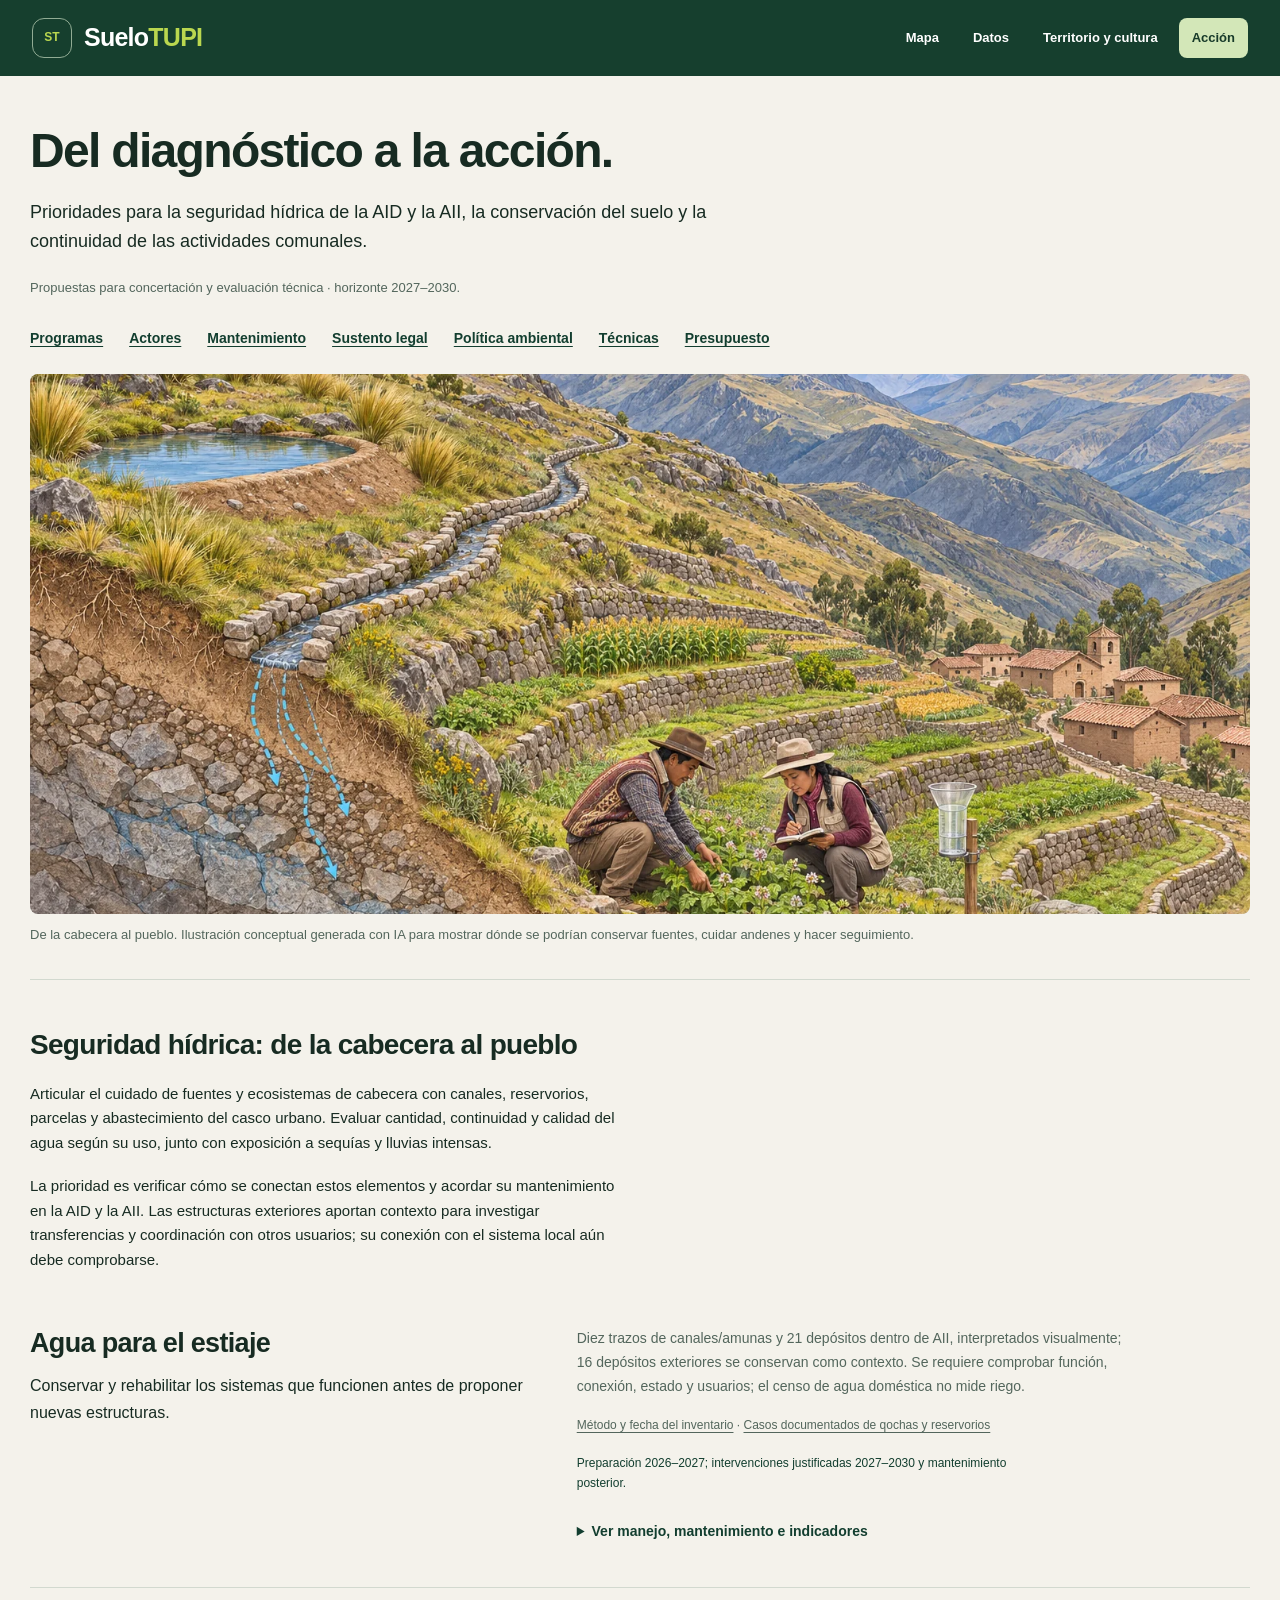
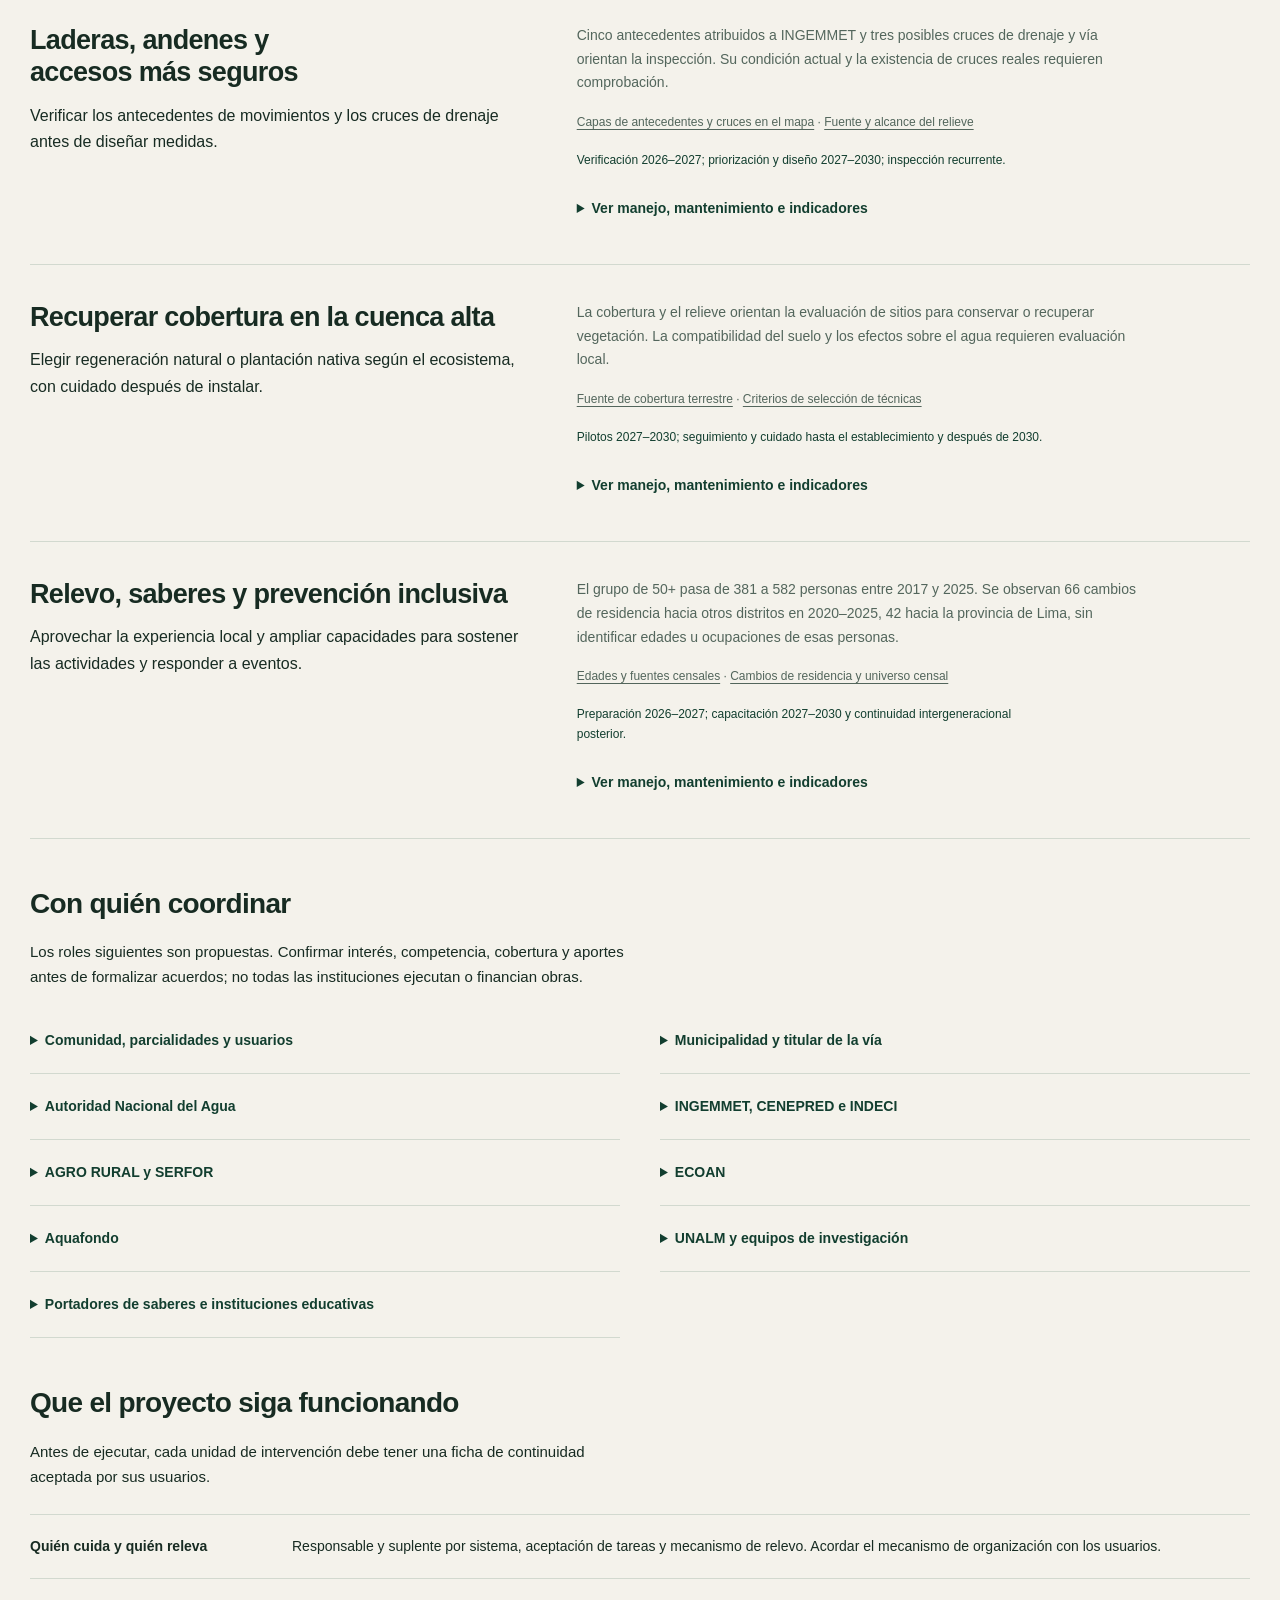
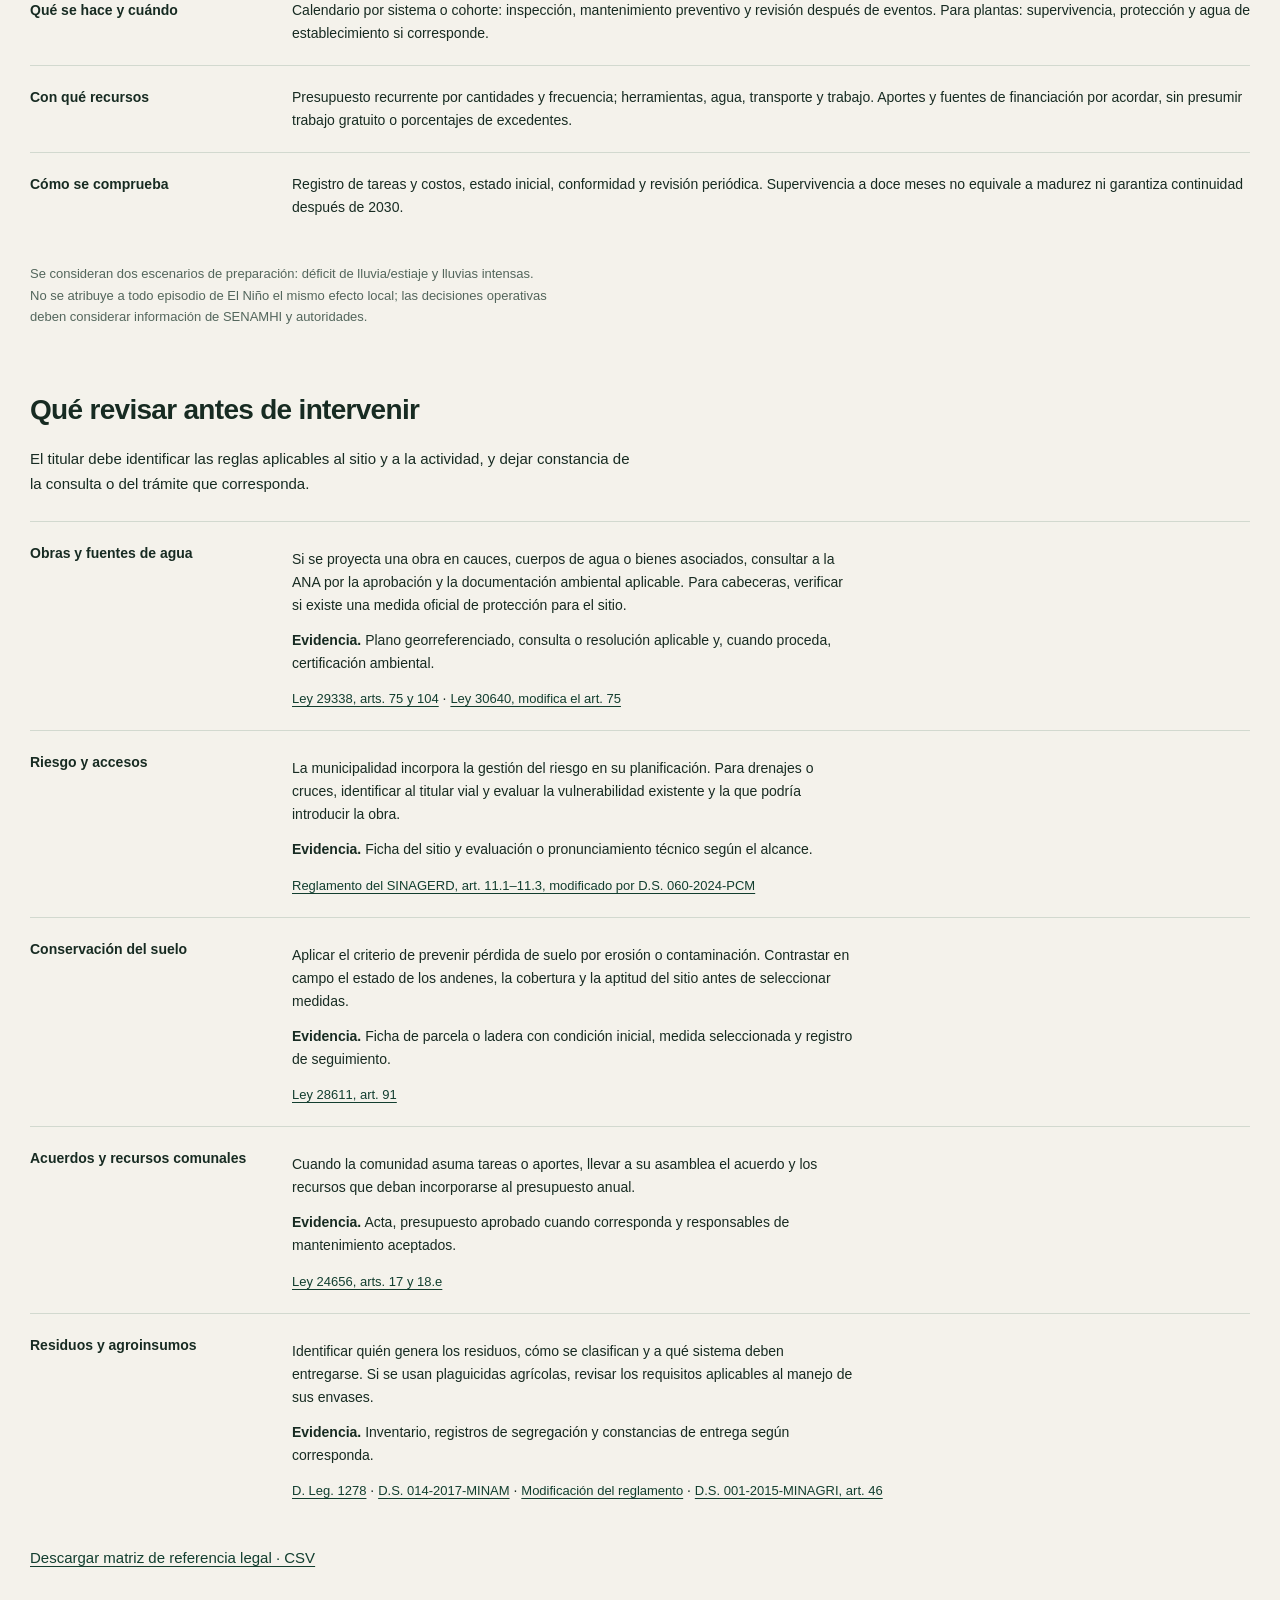
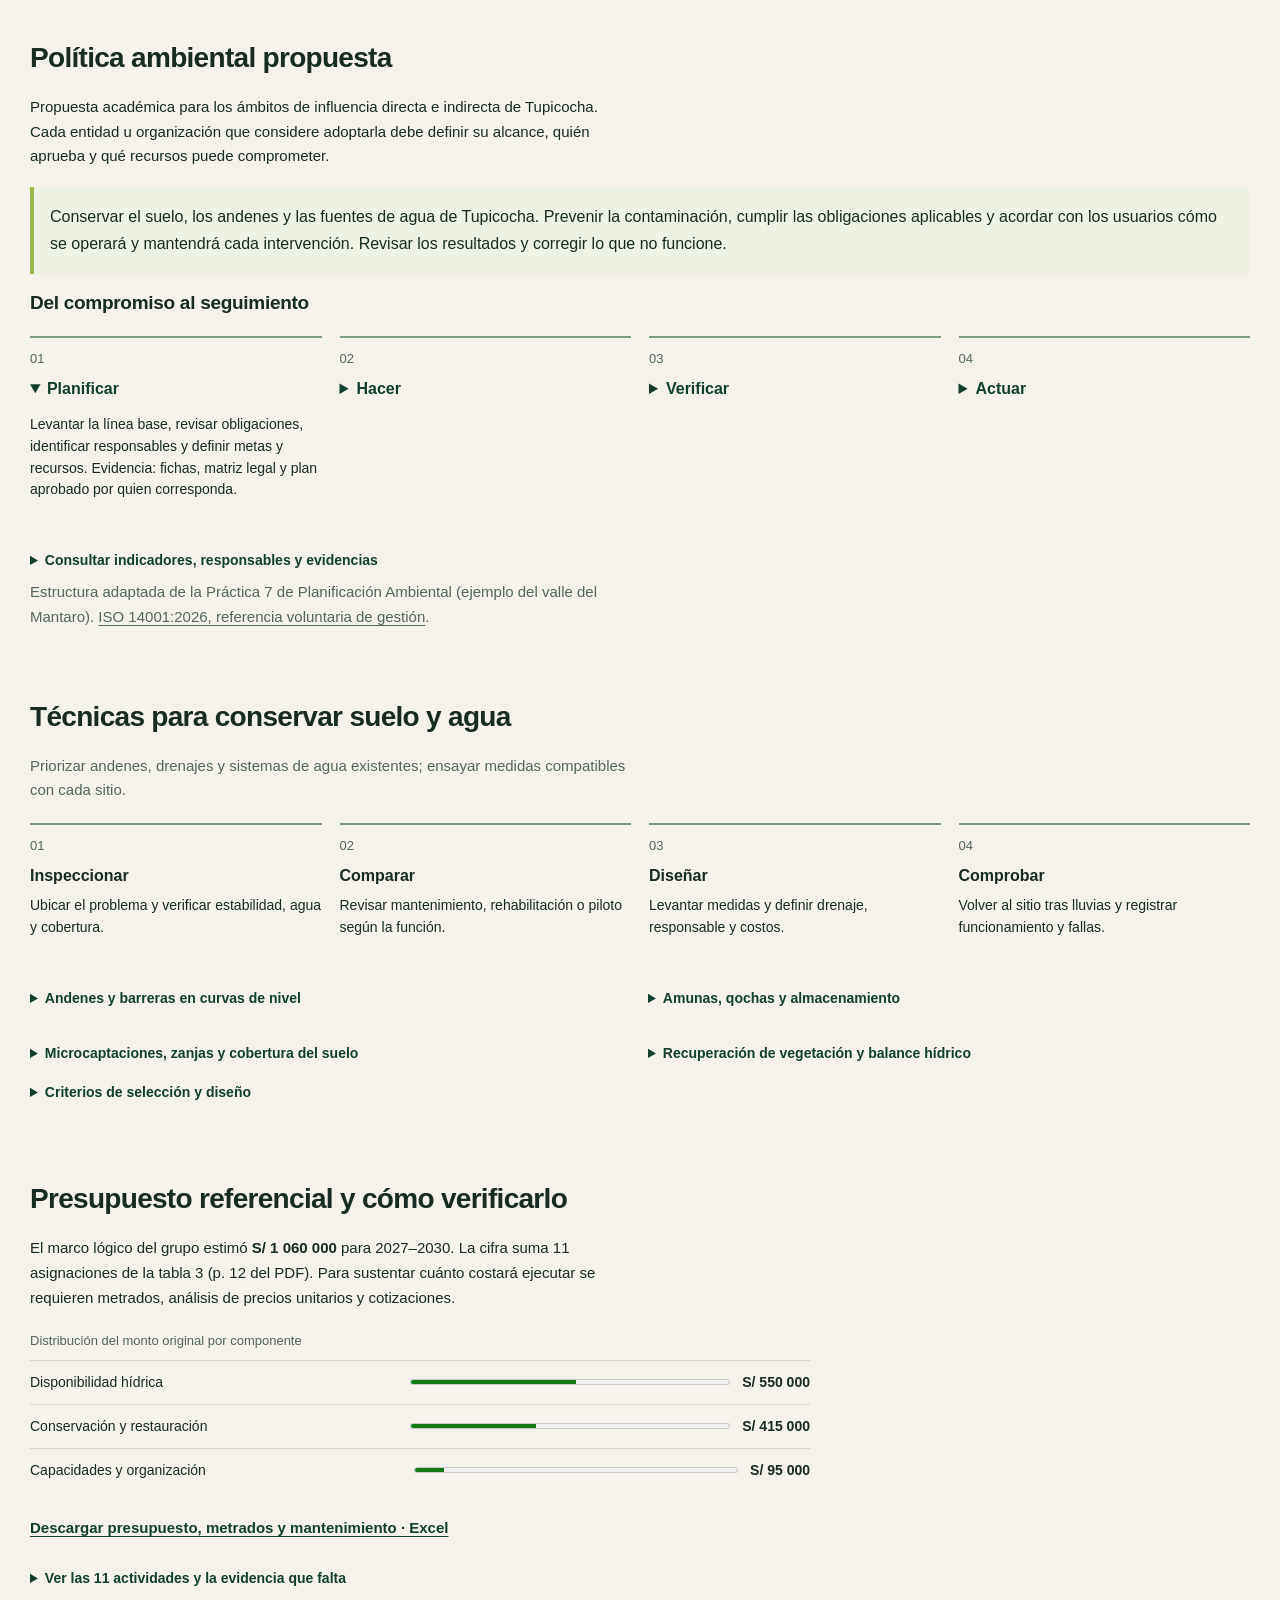
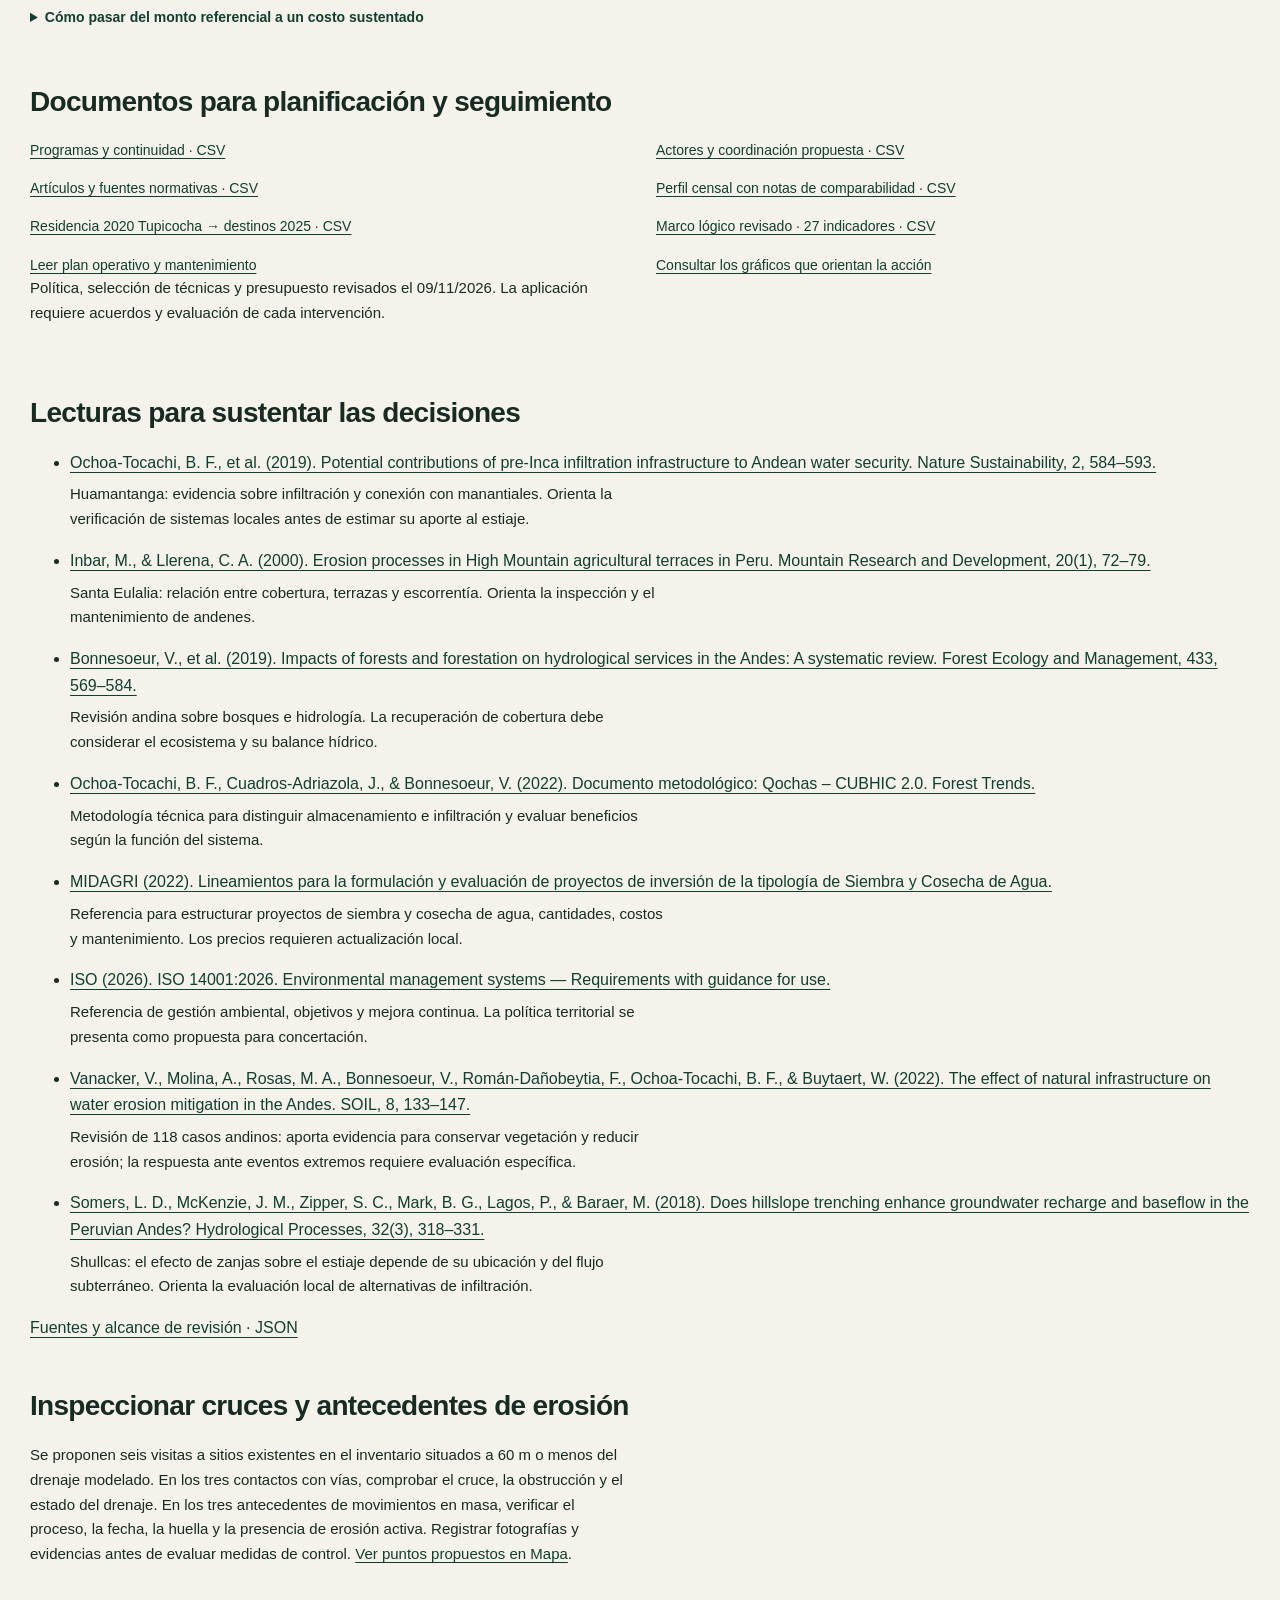
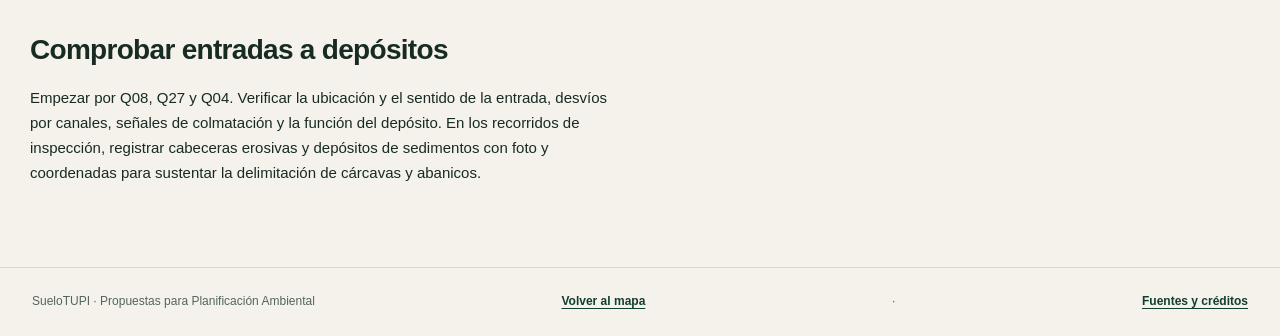
==== commit 8d5daaf2: "Integra relieve GEM-15 y análisis hidrológico en SueloTUPI" ====
--- a/accion.html
+++ b/accion.html
@@ -74,4 +74,6 @@
     <p class="source-inline">Montos y horizonte: marco lógico del grupo, §4.2, tabla 3 y §4.3 (pp. 11–13 del PDF). Método: <a href="https://www.mef.gob.pe/contenidos/inv_publica/docs/metodologia_sectorial/Lineamientos_de_Siembra_y_Cosecha_de_Agua.pdf">MIDAGRI, Lineamientos de Siembra y Cosecha de Agua, 2022</a>, inversión y costos durante el funcionamiento.</p>
     <p><a href="downloads/planificacion_20261106/PRESUPUESTO_ORIGINAL_Y_SUSTENTO.csv" download>Montos originales y sustento requerido · CSV</a></p>
   </details>
-</section><section class="action-section" id="documentos"><h2>Documentos para planificación y seguimiento</h2><div class="action-downloads"><a href="downloads/accion_20261031/PROGRAMAS_PROPUESTOS.csv" download>Programas y continuidad · CSV</a><a href="downloads/accion_20261031/ACTORES_POR_COORDINAR.csv" download>Actores y coordinación propuesta · CSV</a><a href="downloads/accion_20261031/MARCO_NORMATIVO_REFERENCIA.csv" download>Artículos y fuentes normativas · CSV</a><a href="downloads/accion_20261031/PERFIL_CENSAL_ACCION.csv" download>Perfil censal con notas de comparabilidad · CSV</a><a href="downloads/accion_20261031/RESIDENCIA_TUPICOCHA_2020_DESTINOS_2025.csv" download>Residencia 2020 Tupicocha → destinos 2025 · CSV</a><a href="downloads/actualizacion_20261030/MATRIZ_MARCO_LOGICO_SUBSANADA.csv" download>Marco lógico revisado · 27 indicadores · CSV</a><a href="plan-operativo.html">Leer plan operativo y mantenimiento</a><a href="dashboard.html#perfilAccionTitle">Consultar los gráficos que orientan la acción</a></div><p>Política, selección de técnicas y presupuesto revisados el 09/11/2026. La aplicación requiere acuerdos y evaluación de cada intervención.</p></section><section class="action-section planning-update" id="bibliografia-noviembre"><h2>Lecturas para sustentar las decisiones</h2><ul><li><a href="https://www.forest-trends.org/wp-content/uploads/2019/10/BRIEF-AMUNAS-COMPLETO.pdf">Ochoa-Tocachi, B. F., et al. (2019). Potential contributions of pre-Inca infiltration infrastructure to Andean water security. Nature Sustainability, 2, 584–593.</a><p>Huamantanga: evidencia sobre infiltración y conexión con manantiales. Orienta la verificación de sistemas locales antes de estimar su aporte al estiaje.</p></li><li><a href="https://cris.haifa.ac.il/en/publications/erosion-processes-in-high-mountain-agricultural-terraces-in-peru-2/">Inbar, M., &amp; Llerena, C. A. (2000). Erosion processes in High Mountain agricultural terraces in Peru. Mountain Research and Development, 20(1), 72–79.</a><p>Santa Eulalia: relación entre cobertura, terrazas y escorrentía. Orienta la inspección y el mantenimiento de andenes.</p></li><li><a href="https://research.wur.nl/en/publications/impacts-of-forests-and-forestation-on-hydrological-services-in-th/">Bonnesoeur, V., et al. (2019). Impacts of forests and forestation on hydrological services in the Andes: A systematic review. Forest Ecology and Management, 433, 569–584.</a><p>Revisión andina sobre bosques e hidrología. La recuperación de cobertura debe considerar el ecosistema y su balance hídrico.</p></li><li><a href="https://www.forest-trends.org/publications/documento-metodologico-qochas-cubhic-2-0/">Ochoa-Tocachi, B. F., Cuadros-Adriazola, J., &amp; Bonnesoeur, V. (2022). Documento metodológico: Qochas – CUBHIC 2.0. Forest Trends.</a><p>Metodología técnica para distinguir almacenamiento e infiltración y evaluar beneficios según la función del sistema.</p></li><li><a href="https://www.mef.gob.pe/contenidos/inv_publica/docs/metodologia_sectorial/Lineamientos_de_Siembra_y_Cosecha_de_Agua.pdf">MIDAGRI (2022). Lineamientos para la formulación y evaluación de proyectos de inversión de la tipología de Siembra y Cosecha de Agua.</a><p>Referencia para estructurar proyectos de siembra y cosecha de agua, cantidades, costos y mantenimiento. Los precios requieren actualización local.</p></li><li><a href="https://www.iso.org/standard/14001">ISO (2026). ISO 14001:2026. Environmental management systems — Requirements with guidance for use.</a><p>Referencia de gestión ambiental, objetivos y mejora continua. La política territorial se presenta como propuesta para concertación.</p></li><li><a href="https://soil.copernicus.org/articles/8/133/2022/">Vanacker, V., Molina, A., Rosas, M. A., Bonnesoeur, V., Román-Dañobeytia, F., Ochoa-Tocachi, B. F., &amp; Buytaert, W. (2022). The effect of natural infrastructure on water erosion mitigation in the Andes. SOIL, 8, 133–147.</a><p>Revisión de 118 casos andinos: aporta evidencia para conservar vegetación y reducir erosión; la respuesta ante eventos extremos requiere evaluación específica.</p></li><li><a href="https://pure.etsmtl.ca/en/publications/does-hillslope-trenching-enhance-groundwater-recharge-and-baseflo/">Somers, L. D., McKenzie, J. M., Zipper, S. C., Mark, B. G., Lagos, P., &amp; Baraer, M. (2018). Does hillslope trenching enhance groundwater recharge and baseflow in the Peruvian Andes? Hydrological Processes, 32(3), 318–331.</a><p>Shullcas: el efecto de zanjas sobre el estiaje depende de su ubicación y del flujo subterráneo. Orienta la evaluación local de alternativas de infiltración.</p></li></ul><a href="downloads/planificacion_20261106/FUENTES_REVISION.json" download>Fuentes y alcance de revisión · JSON</a></section></main><footer class="site-footer"><span>SueloTUPI · Propuestas para Planificación Ambiental</span><a href="index.html">Volver al mapa</a> · <a href="fuentes.html">Fuentes y créditos</a></footer></body></html>+</section><section class="action-section" id="documentos"><h2>Documentos para planificación y seguimiento</h2><div class="action-downloads"><a href="downloads/accion_20261031/PROGRAMAS_PROPUESTOS.csv" download>Programas y continuidad · CSV</a><a href="downloads/accion_20261031/ACTORES_POR_COORDINAR.csv" download>Actores y coordinación propuesta · CSV</a><a href="downloads/accion_20261031/MARCO_NORMATIVO_REFERENCIA.csv" download>Artículos y fuentes normativas · CSV</a><a href="downloads/accion_20261031/PERFIL_CENSAL_ACCION.csv" download>Perfil censal con notas de comparabilidad · CSV</a><a href="downloads/accion_20261031/RESIDENCIA_TUPICOCHA_2020_DESTINOS_2025.csv" download>Residencia 2020 Tupicocha → destinos 2025 · CSV</a><a href="downloads/actualizacion_20261030/MATRIZ_MARCO_LOGICO_SUBSANADA.csv" download>Marco lógico revisado · 27 indicadores · CSV</a><a href="plan-operativo.html">Leer plan operativo y mantenimiento</a><a href="dashboard.html#perfilAccionTitle">Consultar los gráficos que orientan la acción</a></div><p>Política, selección de técnicas y presupuesto revisados el 09/11/2026. La aplicación requiere acuerdos y evaluación de cada intervención.</p></section><section class="action-section planning-update" id="bibliografia-noviembre"><h2>Lecturas para sustentar las decisiones</h2><ul><li><a href="https://www.forest-trends.org/wp-content/uploads/2019/10/BRIEF-AMUNAS-COMPLETO.pdf">Ochoa-Tocachi, B. F., et al. (2019). Potential contributions of pre-Inca infiltration infrastructure to Andean water security. Nature Sustainability, 2, 584–593.</a><p>Huamantanga: evidencia sobre infiltración y conexión con manantiales. Orienta la verificación de sistemas locales antes de estimar su aporte al estiaje.</p></li><li><a href="https://cris.haifa.ac.il/en/publications/erosion-processes-in-high-mountain-agricultural-terraces-in-peru-2/">Inbar, M., &amp; Llerena, C. A. (2000). Erosion processes in High Mountain agricultural terraces in Peru. Mountain Research and Development, 20(1), 72–79.</a><p>Santa Eulalia: relación entre cobertura, terrazas y escorrentía. Orienta la inspección y el mantenimiento de andenes.</p></li><li><a href="https://research.wur.nl/en/publications/impacts-of-forests-and-forestation-on-hydrological-services-in-th/">Bonnesoeur, V., et al. (2019). Impacts of forests and forestation on hydrological services in the Andes: A systematic review. Forest Ecology and Management, 433, 569–584.</a><p>Revisión andina sobre bosques e hidrología. La recuperación de cobertura debe considerar el ecosistema y su balance hídrico.</p></li><li><a href="https://www.forest-trends.org/publications/documento-metodologico-qochas-cubhic-2-0/">Ochoa-Tocachi, B. F., Cuadros-Adriazola, J., &amp; Bonnesoeur, V. (2022). Documento metodológico: Qochas – CUBHIC 2.0. Forest Trends.</a><p>Metodología técnica para distinguir almacenamiento e infiltración y evaluar beneficios según la función del sistema.</p></li><li><a href="https://www.mef.gob.pe/contenidos/inv_publica/docs/metodologia_sectorial/Lineamientos_de_Siembra_y_Cosecha_de_Agua.pdf">MIDAGRI (2022). Lineamientos para la formulación y evaluación de proyectos de inversión de la tipología de Siembra y Cosecha de Agua.</a><p>Referencia para estructurar proyectos de siembra y cosecha de agua, cantidades, costos y mantenimiento. Los precios requieren actualización local.</p></li><li><a href="https://www.iso.org/standard/14001">ISO (2026). ISO 14001:2026. Environmental management systems — Requirements with guidance for use.</a><p>Referencia de gestión ambiental, objetivos y mejora continua. La política territorial se presenta como propuesta para concertación.</p></li><li><a href="https://soil.copernicus.org/articles/8/133/2022/">Vanacker, V., Molina, A., Rosas, M. A., Bonnesoeur, V., Román-Dañobeytia, F., Ochoa-Tocachi, B. F., &amp; Buytaert, W. (2022). The effect of natural infrastructure on water erosion mitigation in the Andes. SOIL, 8, 133–147.</a><p>Revisión de 118 casos andinos: aporta evidencia para conservar vegetación y reducir erosión; la respuesta ante eventos extremos requiere evaluación específica.</p></li><li><a href="https://pure.etsmtl.ca/en/publications/does-hillslope-trenching-enhance-groundwater-recharge-and-baseflo/">Somers, L. D., McKenzie, J. M., Zipper, S. C., Mark, B. G., Lagos, P., &amp; Baraer, M. (2018). Does hillslope trenching enhance groundwater recharge and baseflow in the Peruvian Andes? Hydrological Processes, 32(3), 318–331.</a><p>Shullcas: el efecto de zanjas sobre el estiaje depende de su ubicación y del flujo subterráneo. Orienta la evaluación local de alternativas de infiltración.</p></li></ul><a href="downloads/planificacion_20261106/FUENTES_REVISION.json" download>Fuentes y alcance de revisión · JSON</a></section><section class="action-section"><h2>Inspeccionar cruces y antecedentes de erosión</h2><p>Se proponen seis visitas a sitios existentes en el inventario situados a 60 m o menos del drenaje modelado. En los tres contactos con vías, comprobar el cruce, la obstrucción y el estado del drenaje. En los tres antecedentes de movimientos en masa, verificar el proceso, la fecha, la huella y la presencia de erosión activa. Registrar fotografías y evidencias antes de evaluar medidas de control. <a href="index.html">Ver puntos propuestos en Mapa</a>.</p></section>
+<section class="action-section"><h2>Comprobar entradas a depósitos</h2><p>Empezar por Q08, Q27 y Q04. Verificar la ubicación y el sentido de la entrada, desvíos por canales, señales de colmatación y la función del depósito. En los recorridos de inspección, registrar cabeceras erosivas y depósitos de sedimentos con foto y coordenadas para sustentar la delimitación de cárcavas y abanicos.</p></section>
+</main><footer class="site-footer"><span>SueloTUPI · Propuestas para Planificación Ambiental</span><a href="index.html">Volver al mapa</a> · <a href="fuentes.html">Fuentes y créditos</a></footer></body></html>
--- a/territorio.css
+++ b/territorio.css
@@ -111,7 +111,11 @@
 .quipu-photo{max-width:460px}
 .shicras-carousel{max-width:600px;margin:20px 0 24px}
 .shicras-slide{margin:0}
-.shicras-slide img{height:clamp(230px,57vw,390px);object-fit:contain;background:#fff}
+/* Encuadres de las tres fotos, cuyos márgenes están incorporados en el WebP. */
+.shicras-slide img{height:auto;margin-inline:auto;object-fit:cover;object-position:var(--shicras-photo-position,top)}
+.shicras-photo--maguey{aspect-ratio:2285 / 1412}
+.shicras-photo--preparacion{aspect-ratio:1550 / 2285;max-width:265px;--shicras-photo-position:25% center}
+.shicras-photo--tejido{aspect-ratio:2285 / 1524}
 .shicras-slide[hidden],.shicras-controls[hidden]{display:none}
 .shicras-controls{display:flex;align-items:center;justify-content:center;gap:14px;margin-top:10px}
 .shicras-controls button{min-width:44px;min-height:44px;border:1px solid var(--line);border-radius:8px;background:#fff;color:var(--green-dark);font-size:24px;cursor:pointer}
